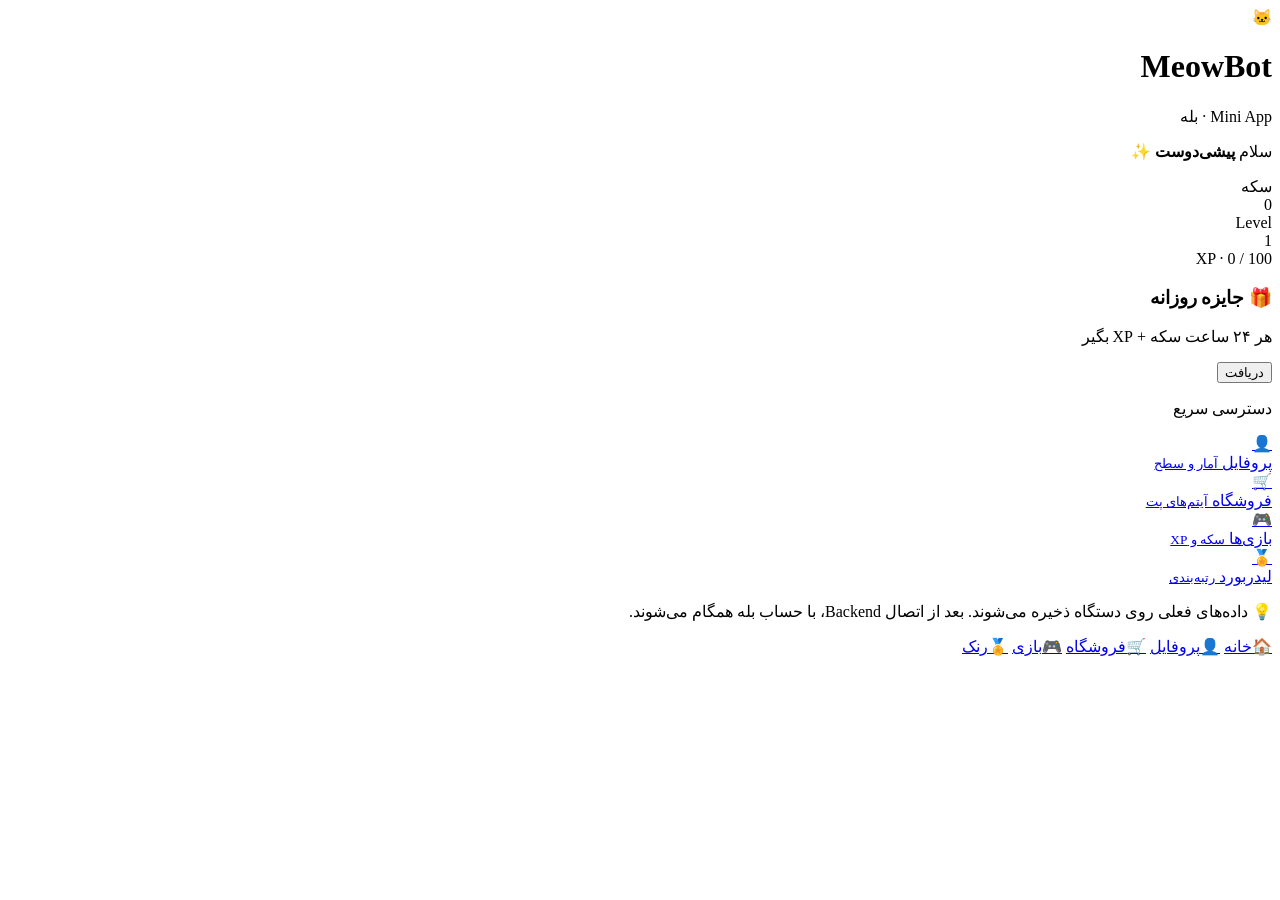
==== index.html @ 813f7552 "feat: MeowBot Mini App — index.html" ====
<!DOCTYPE html>
<html lang="fa" dir="rtl">
<head>
  <meta charset="UTF-8" />
  <meta name="viewport" content="width=device-width, initial-scale=1, maximum-scale=1, user-scalable=no, viewport-fit=cover" />
  <meta name="theme-color" content="#0d0d1a" />
  <meta name="description" content="MeowBot Mini App — بله" />
  <title>خانه · MeowBot</title>
  <link rel="preconnect" href="https://fonts.googleapis.com" />
  <link rel="preconnect" href="https://fonts.gstatic.com" crossorigin />
  <link href="https://fonts.googleapis.com/css2?family=Vazirmatn:wght@400;600;700;800&display=swap" rel="stylesheet" />
  <link rel="stylesheet" href="css/style.css" />
  <script src="https://telegram.org/js/telegram-web-app.js"></script>
</head>
<body>
  <div class="orb orb-1"></div>
  <div class="orb orb-2"></div>
  <div class="orb orb-3"></div>
  <div class="app">
    <div class="logo-row">
      <div class="logo-mark">🐱</div>
      <div class="logo-text">
        <h1>MeowBot</h1>
        <p>Mini App · بله</p>
      </div>
    </div>

    <p class="greeting">سلام <strong data-name>پیشی‌دوست</strong> ✨</p>

    <div class="card card-glow">
      <div class="stats-grid">
        <div class="stat coin">
          <div class="label">سکه</div>
          <div class="value" data-coins>0</div>
        </div>
        <div class="stat">
          <div class="label">Level</div>
          <div class="value" data-level>1</div>
        </div>
        <div class="stat xp" style="grid-column: 1 / -1">
          <div class="label">XP · <span data-xp>0</span> / <span data-xp-need>100</span></div>
          <div class="xp-bar"><div class="xp-fill" data-xp-bar></div></div>
        </div>
      </div>
    </div>

    <div class="card">
      <div class="daily">
        <div class="info">
          <h3>🎁 جایزه روزانه</h3>
          <p>هر ۲۴ ساعت سکه + XP بگیر</p>
        </div>
        <button class="btn btn-primary" id="btn-daily">دریافت</button>
      </div>
    </div>

    <p class="section-label">دسترسی سریع</p>
    <div class="tiles">
      <a class="tile" href="profile.html">
        <div class="icon">👤</div>
        <span>پروفایل</span>
        <small>آمار و سطح</small>
      </a>
      <a class="tile shop" href="shop.html">
        <div class="icon">🛒</div>
        <span>فروشگاه</span>
        <small>آیتم‌های پت</small>
      </a>
      <a class="tile games" href="games.html">
        <div class="icon">🎮</div>
        <span>بازی‌ها</span>
        <small>سکه و XP</small>
      </a>
      <a class="tile board" href="leaderboard.html">
        <div class="icon">🏅</div>
        <span>لیدربورد</span>
        <small>رتبه‌بندی</small>
      </a>
    </div>
    <p class="hint">💡 داده‌های فعلی روی دستگاه ذخیره می‌شوند. بعد از اتصال Backend، با حساب بله همگام می‌شوند.</p>
  </div>
  <nav class="bottom-nav" aria-label="منو">
    <div class="inner">
      <a class="nav-item active" href="index.html"><span class="ni">🏠</span>خانه</a>
      <a class="nav-item" href="profile.html"><span class="ni">👤</span>پروفایل</a>
      <a class="nav-item" href="shop.html"><span class="ni">🛒</span>فروشگاه</a>
      <a class="nav-item" href="games.html"><span class="ni">🎮</span>بازی</a>
      <a class="nav-item" href="leaderboard.html"><span class="ni">🏅</span>رنک</a>
    </div>
  </nav>
  <script src="js/app.js"></script>
</body>
</html>
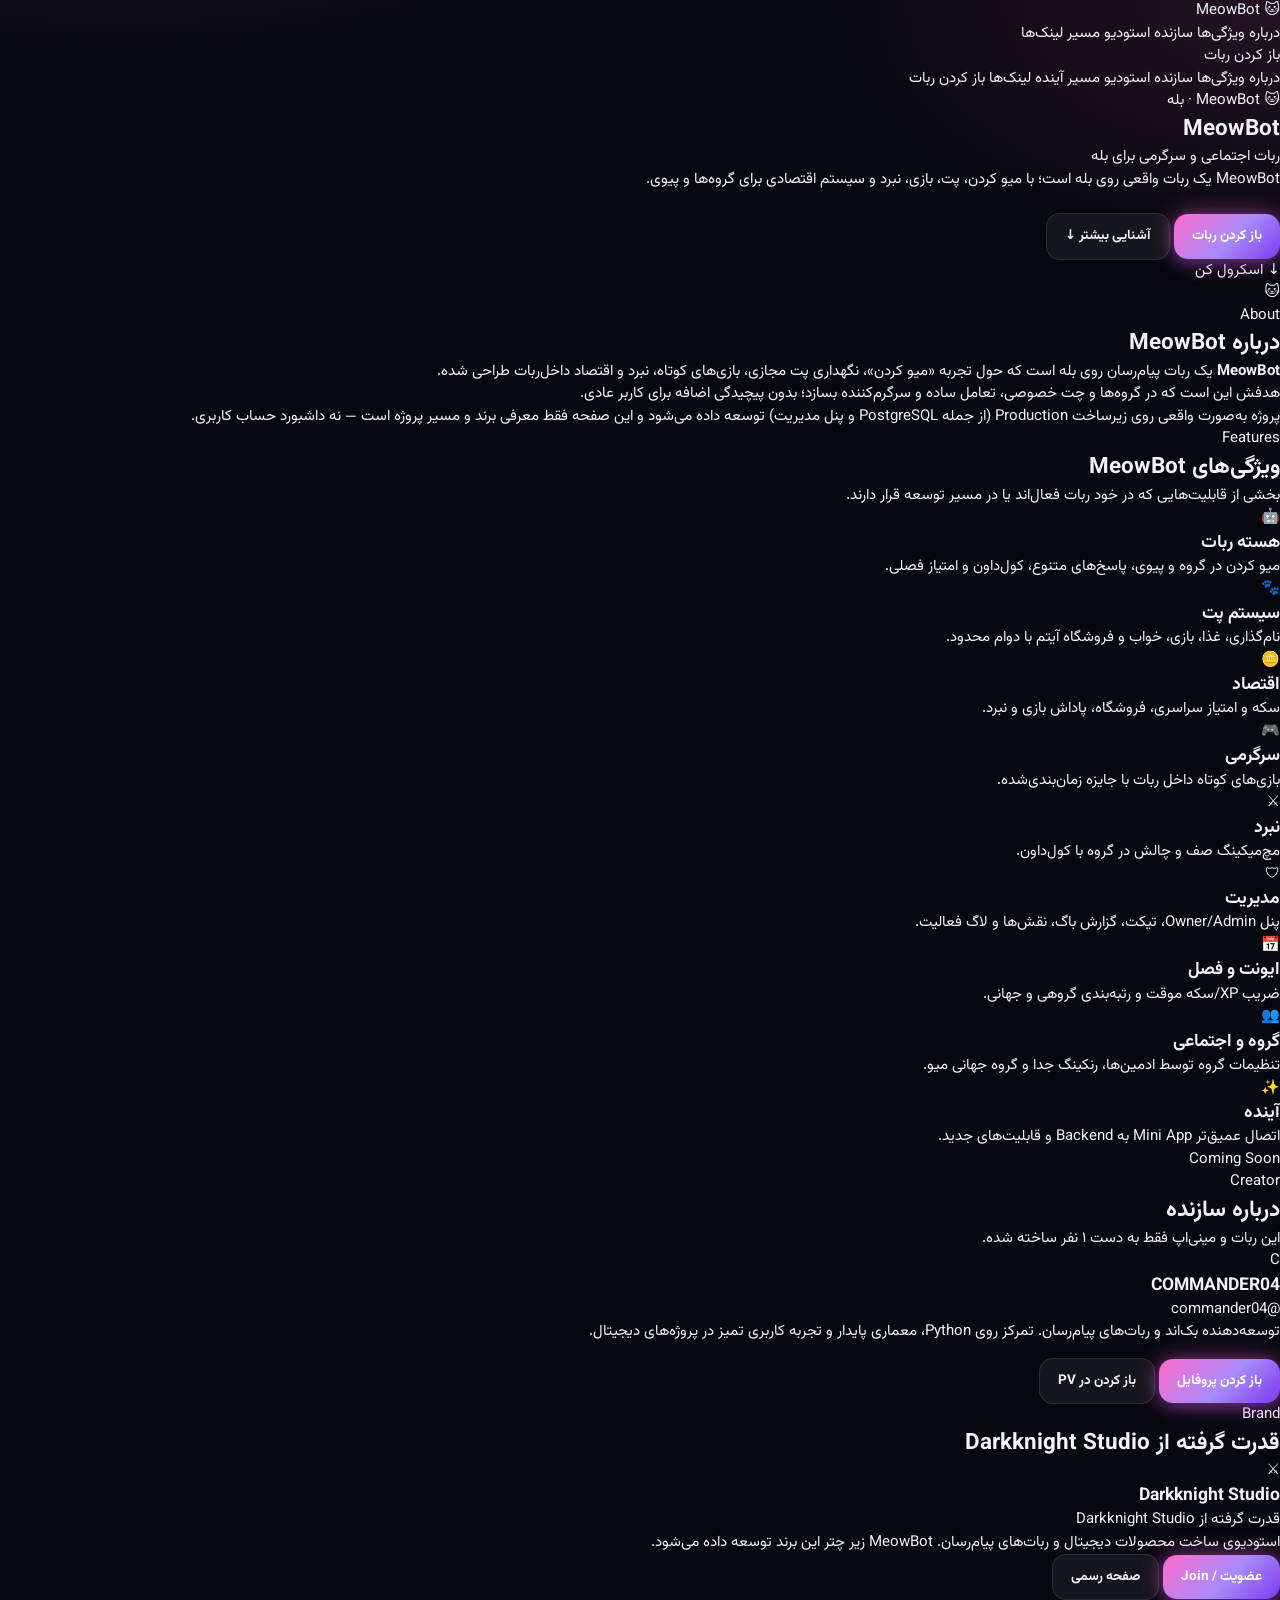
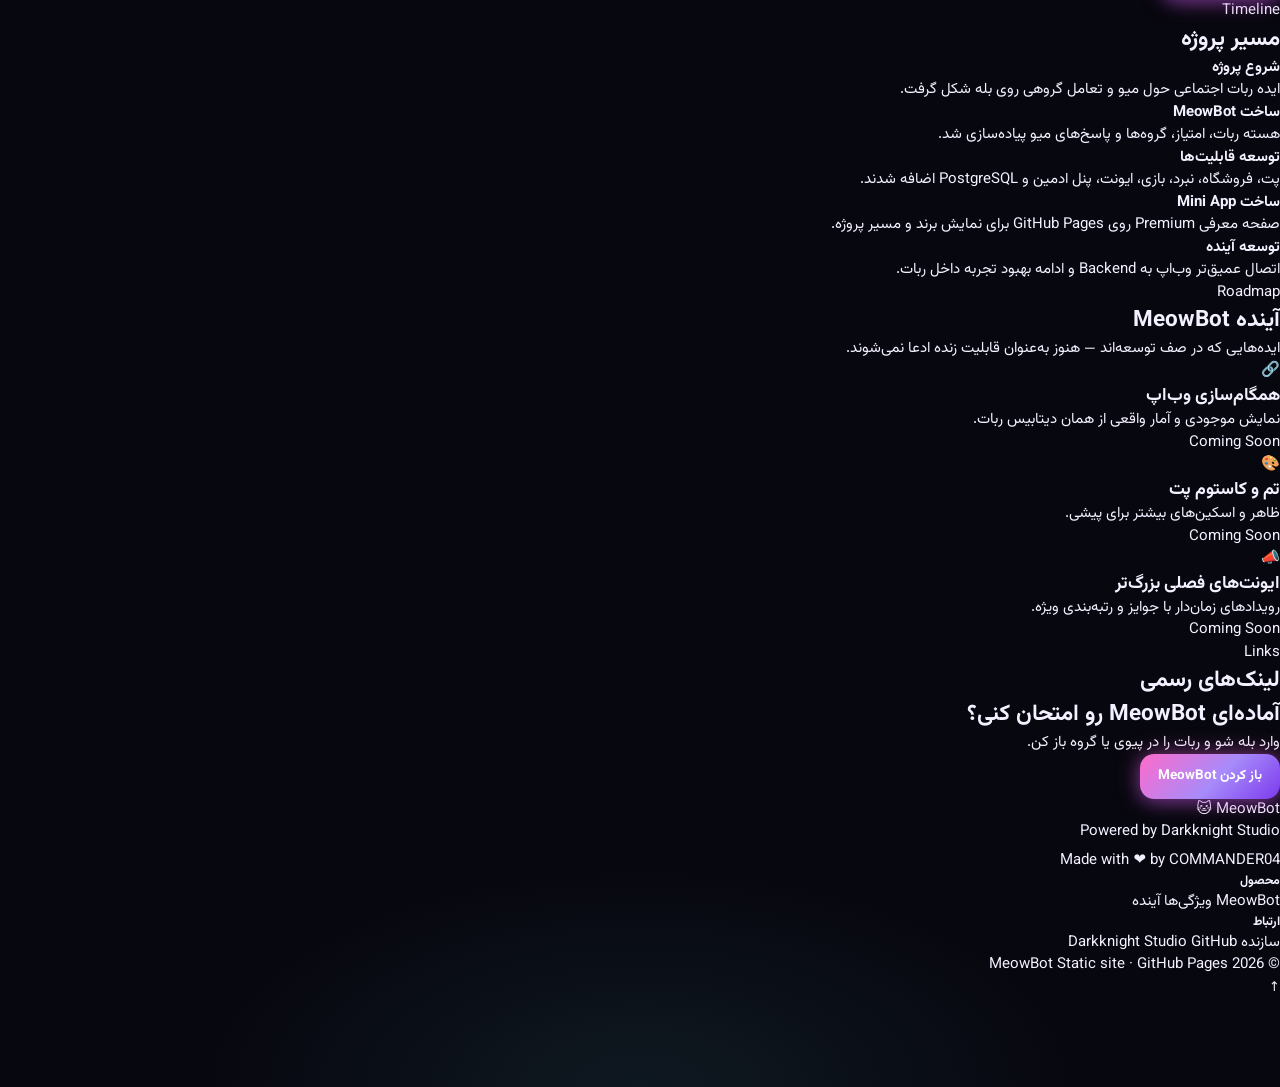
==== commit 15caeb6f: "redesign: professional MeowBot landing — index.html" ====
--- a/index.html
+++ b/index.html
@@ -2,92 +2,332 @@
 <html lang="fa" dir="rtl">
 <head>
   <meta charset="UTF-8" />
-  <meta name="viewport" content="width=device-width, initial-scale=1, maximum-scale=1, user-scalable=no, viewport-fit=cover" />
-  <meta name="theme-color" content="#0d0d1a" />
-  <meta name="description" content="MeowBot Mini App — بله" />
-  <title>خانه · MeowBot</title>
+  <meta name="viewport" content="width=device-width, initial-scale=1, viewport-fit=cover" />
+  <meta name="theme-color" content="#06060e" />
+  <meta name="description" content="MeowBot — ربات اجتماعی و سرگرمی برای بله. ساخته‌شده توسط COMMANDER04 · Darkknight Studio" />
+  <meta property="og:title" content="MeowBot 🐱" />
+  <meta property="og:description" content="ربات اجتماعی و سرگرمی برای بله" />
+  <meta property="og:type" content="website" />
+  <title>MeowBot 🐱 · معرفی</title>
   <link rel="preconnect" href="https://fonts.googleapis.com" />
   <link rel="preconnect" href="https://fonts.gstatic.com" crossorigin />
   <link href="https://fonts.googleapis.com/css2?family=Vazirmatn:wght@400;600;700;800&display=swap" rel="stylesheet" />
   <link rel="stylesheet" href="css/style.css" />
-  <script src="https://telegram.org/js/telegram-web-app.js"></script>
 </head>
 <body>
-  <div class="orb orb-1"></div>
-  <div class="orb orb-2"></div>
-  <div class="orb orb-3"></div>
-  <div class="app">
-    <div class="logo-row">
-      <div class="logo-mark">🐱</div>
-      <div class="logo-text">
-        <h1>MeowBot</h1>
-        <p>Mini App · بله</p>
-      </div>
+  <div id="loader" aria-hidden="true"><div class="spin"></div></div>
+  <div id="scroll-progress" aria-hidden="true"></div>
+
+  <header class="nav" id="nav">
+    <div class="nav-inner">
+      <a href="#top" class="nav-brand">
+        <span class="mark">🐱</span>
+        <span>MeowBot</span>
+      </a>
+      <nav class="nav-links" aria-label="منو">
+        <a href="#about">درباره</a>
+        <a href="#features">ویژگی‌ها</a>
+        <a href="#developer">سازنده</a>
+        <a href="#studio">استودیو</a>
+        <a href="#story">مسیر</a>
+        <a href="#links">لینک‌ها</a>
+      </nav>
+      <a class="nav-cta" data-link="bot" href="#">باز کردن ربات</a>
+      <button class="nav-toggle" id="nav-toggle" aria-label="منو" type="button">
+        <span></span><span></span><span></span>
+      </button>
     </div>
-
-    <p class="greeting">سلام <strong data-name>پیشی‌دوست</strong> ✨</p>
-
-    <div class="card card-glow">
-      <div class="stats-grid">
-        <div class="stat coin">
-          <div class="label">سکه</div>
-          <div class="value" data-coins>0</div>
-        </div>
-        <div class="stat">
-          <div class="label">Level</div>
-          <div class="value" data-level>1</div>
-        </div>
-        <div class="stat xp" style="grid-column: 1 / -1">
-          <div class="label">XP · <span data-xp>0</span> / <span data-xp-need>100</span></div>
-          <div class="xp-bar"><div class="xp-fill" data-xp-bar></div></div>
-        </div>
-      </div>
+    <div class="nav-drawer" id="nav-drawer">
+      <a href="#about">درباره</a>
+      <a href="#features">ویژگی‌ها</a>
+      <a href="#developer">سازنده</a>
+      <a href="#studio">استودیو</a>
+      <a href="#story">مسیر</a>
+      <a href="#future">آینده</a>
+      <a href="#links">لینک‌ها</a>
+      <a data-link="bot" href="#">باز کردن ربات</a>
     </div>
-
-    <div class="card">
-      <div class="daily">
-        <div class="info">
-          <h3>🎁 جایزه روزانه</h3>
-          <p>هر ۲۴ ساعت سکه + XP بگیر</p>
-        </div>
-        <button class="btn btn-primary" id="btn-daily">دریافت</button>
+  </header>
+
+  <main id="top">
+    <!-- HERO -->
+    <section class="hero">
+      <div class="wrap hero-grid">
+        <div>
+          <div class="hero-badge reveal">🐱 MeowBot · بله</div>
+          <h1 class="reveal" style="--d:80ms"><span data-brand-name>MeowBot</span></h1>
+          <p class="hero-lead reveal" style="--d:140ms" data-brand-tag>
+            ربات اجتماعی و سرگرمی برای بله
+          </p>
+          <p class="prose reveal" style="--d:180ms;margin-bottom:22px" data-brand-desc>
+            MeowBot یک ربات واقعی روی بله است؛ با میو کردن، پت، بازی، نبرد و سیستم اقتصادی برای گروه‌ها و پیوی.
+          </p>
+          <div class="btn-row reveal" style="--d:220ms">
+            <a class="btn btn-primary" data-link="bot" href="#">باز کردن ربات</a>
+            <a class="btn btn-ghost" href="#about">آشنایی بیشتر ↓</a>
+          </div>
+          <a class="scroll-cue reveal" style="--d:300ms" href="#about">
+            <span class="chev">↓</span>
+            اسکرول کن
+          </a>
+        </div>
+        <div class="hero-visual reveal" style="--d:160ms">
+          <span class="big">🐱</span>
+        </div>
+      </div>
+    </section>
+
+    <!-- ABOUT -->
+    <section class="section" id="about">
+      <div class="wrap">
+        <div class="section-head reveal">
+          <span class="eyebrow">About</span>
+          <h2>درباره MeowBot</h2>
+        </div>
+        <div class="prose reveal" style="--d:80ms">
+          <p>
+            <strong>MeowBot</strong> یک ربات پیام‌رسان روی بله است که حول تجربه «میو کردن»، نگهداری پت مجازی، بازی‌های کوتاه، نبرد و اقتصاد داخل‌ربات طراحی شده.
+          </p>
+          <p>
+            هدفش این است که در گروه‌ها و چت خصوصی، تعامل ساده و سرگرم‌کننده بسازد؛ بدون پیچیدگی اضافه برای کاربر عادی.
+          </p>
+          <p>
+            پروژه به‌صورت واقعی روی زیرساخت Production (از جمله PostgreSQL و پنل مدیریت) توسعه داده می‌شود و این صفحه فقط معرفی برند و مسیر پروژه است — نه داشبورد حساب کاربری.
+          </p>
+        </div>
+      </div>
+    </section>
+
+    <!-- FEATURES -->
+    <section class="section" id="features">
+      <div class="wrap">
+        <div class="section-head reveal">
+          <span class="eyebrow">Features</span>
+          <h2>ویژگی‌های MeowBot</h2>
+          <p>بخشی از قابلیت‌هایی که در خود ربات فعال‌اند یا در مسیر توسعه قرار دارند.</p>
+        </div>
+        <div class="grid-3">
+          <article class="feat-card glass reveal" data-stagger="0">
+            <div class="ico">🤖</div>
+            <h3>هسته ربات</h3>
+            <p>میو کردن در گروه و پیوی، پاسخ‌های متنوع، کول‌داون و امتیاز فصلی.</p>
+          </article>
+          <article class="feat-card glass reveal" data-stagger="1">
+            <div class="ico">🐾</div>
+            <h3>سیستم پت</h3>
+            <p>نام‌گذاری، غذا، بازی، خواب و فروشگاه آیتم با دوام محدود.</p>
+          </article>
+          <article class="feat-card glass reveal" data-stagger="2">
+            <div class="ico">🪙</div>
+            <h3>اقتصاد</h3>
+            <p>سکه و امتیاز سراسری، فروشگاه، پاداش بازی و نبرد.</p>
+          </article>
+          <article class="feat-card glass reveal" data-stagger="3">
+            <div class="ico">🎮</div>
+            <h3>سرگرمی</h3>
+            <p>بازی‌های کوتاه داخل ربات با جایزه زمان‌بندی‌شده.</p>
+          </article>
+          <article class="feat-card glass reveal" data-stagger="4">
+            <div class="ico">⚔️</div>
+            <h3>نبرد</h3>
+            <p>مچ‌میکینگ صف و چالش در گروه با کول‌داون.</p>
+          </article>
+          <article class="feat-card glass reveal" data-stagger="5">
+            <div class="ico">🛡</div>
+            <h3>مدیریت</h3>
+            <p>پنل Owner/Admin، تیکت، گزارش باگ، نقش‌ها و لاگ فعالیت.</p>
+          </article>
+          <article class="feat-card glass reveal" data-stagger="6">
+            <div class="ico">📅</div>
+            <h3>ایونت و فصل</h3>
+            <p>ضریب XP/سکه موقت و رتبه‌بندی گروهی و جهانی.</p>
+          </article>
+          <article class="feat-card glass reveal" data-stagger="7">
+            <div class="ico">👥</div>
+            <h3>گروه و اجتماعی</h3>
+            <p>تنظیمات گروه توسط ادمین‌ها، رنکینگ جدا و گروه جهانی میو.</p>
+          </article>
+          <article class="feat-card glass reveal" data-stagger="8">
+            <div class="ico">✨</div>
+            <h3>آینده</h3>
+            <p>اتصال عمیق‌تر Mini App به Backend و قابلیت‌های جدید.</p>
+            <span class="tag">Coming Soon</span>
+          </article>
+        </div>
+      </div>
+    </section>
+
+    <!-- DEVELOPER -->
+    <section class="section" id="developer">
+      <div class="wrap">
+        <div class="section-head reveal">
+          <span class="eyebrow">Creator</span>
+          <h2>درباره سازنده</h2>
+        </div>
+        <p class="solo-quote reveal">این ربات و مینی‌اپ فقط به دست ۱ نفر ساخته شده.</p>
+        <div class="dev-card glass reveal" style="--d:100ms">
+          <div class="dev-avatar">C</div>
+          <div class="dev-meta">
+            <h3 data-dev-name>COMMANDER04</h3>
+            <div class="user" data-dev-user>@commander04</div>
+            <p class="bio" data-dev-bio>
+              توسعه‌دهنده بک‌اند و ربات‌های پیام‌رسان. تمرکز روی Python، معماری پایدار و تجربه کاربری تمیز در پروژه‌های دیجیتال.
+            </p>
+            <div class="btn-row" style="margin-top:14px">
+              <a class="btn btn-primary" data-link="developerProfile" href="#">باز کردن پروفایل</a>
+              <a class="btn btn-ghost" data-link="developerPv" href="#">باز کردن در PV</a>
+            </div>
+          </div>
+        </div>
+      </div>
+    </section>
+
+    <!-- STUDIO -->
+    <section class="section studio-section" id="studio">
+      <div class="wrap">
+        <div class="section-head reveal">
+          <span class="eyebrow">Brand</span>
+          <h2>قدرت گرفته از Darkknight Studio</h2>
+        </div>
+        <div class="studio-card glass reveal">
+          <div class="studio-top">
+            <div class="studio-logo">⚔️</div>
+            <div>
+              <h3 data-studio-name>Darkknight Studio</h3>
+              <div class="sub" data-studio-tag>قدرت گرفته از Darkknight Studio</div>
+            </div>
+          </div>
+          <p class="desc" data-studio-desc>
+            استودیوی ساخت محصولات دیجیتال و ربات‌های پیام‌رسان. MeowBot زیر چتر این برند توسعه داده می‌شود.
+          </p>
+          <div class="btn-row">
+            <a class="btn btn-primary" data-link="studioJoin" href="#">عضویت / Join</a>
+            <a class="btn btn-ghost" data-link="studio" href="#">صفحه رسمی</a>
+          </div>
+        </div>
+      </div>
+    </section>
+
+    <!-- STORY -->
+    <section class="section" id="story">
+      <div class="wrap">
+        <div class="section-head reveal">
+          <span class="eyebrow">Timeline</span>
+          <h2>مسیر پروژه</h2>
+        </div>
+        <div class="timeline">
+          <div class="tl-item reveal">
+            <div class="tl-dot"></div>
+            <h4>شروع پروژه</h4>
+            <p>ایده ربات اجتماعی حول میو و تعامل گروهی روی بله شکل گرفت.</p>
+          </div>
+          <div class="tl-item reveal" style="--d:80ms">
+            <div class="tl-dot"></div>
+            <h4>ساخت MeowBot</h4>
+            <p>هسته ربات، امتیاز، گروه‌ها و پاسخ‌های میو پیاده‌سازی شد.</p>
+          </div>
+          <div class="tl-item reveal" style="--d:140ms">
+            <div class="tl-dot"></div>
+            <h4>توسعه قابلیت‌ها</h4>
+            <p>پت، فروشگاه، نبرد، بازی، ایونت، پنل ادمین و PostgreSQL اضافه شدند.</p>
+          </div>
+          <div class="tl-item reveal" style="--d:200ms">
+            <div class="tl-dot"></div>
+            <h4>ساخت Mini App</h4>
+            <p>صفحه معرفی Premium روی GitHub Pages برای نمایش برند و مسیر پروژه.</p>
+          </div>
+          <div class="tl-item reveal" style="--d:260ms">
+            <div class="tl-dot"></div>
+            <h4>توسعه آینده</h4>
+            <p>اتصال عمیق‌تر وب‌اپ به Backend و ادامه بهبود تجربه داخل ربات.</p>
+          </div>
+        </div>
+      </div>
+    </section>
+
+    <!-- FUTURE -->
+    <section class="section" id="future">
+      <div class="wrap">
+        <div class="section-head reveal">
+          <span class="eyebrow">Roadmap</span>
+          <h2>آینده MeowBot</h2>
+          <p>ایده‌هایی که در صف توسعه‌اند — هنوز به‌عنوان قابلیت زنده ادعا نمی‌شوند.</p>
+        </div>
+        <div class="grid-3">
+          <article class="feat-card glass reveal" data-stagger="0">
+            <div class="ico">🔗</div>
+            <h3>همگام‌سازی وب‌اپ</h3>
+            <p>نمایش موجودی و آمار واقعی از همان دیتابیس ربات.</p>
+            <span class="tag">Coming Soon</span>
+          </article>
+          <article class="feat-card glass reveal" data-stagger="1">
+            <div class="ico">🎨</div>
+            <h3>تم و کاستوم پت</h3>
+            <p>ظاهر و اسکین‌های بیشتر برای پیشی.</p>
+            <span class="tag">Coming Soon</span>
+          </article>
+          <article class="feat-card glass reveal" data-stagger="2">
+            <div class="ico">📣</div>
+            <h3>ایونت‌های فصلی بزرگ‌تر</h3>
+            <p>رویدادهای زمان‌دار با جوایز و رتبه‌بندی ویژه.</p>
+            <span class="tag">Coming Soon</span>
+          </article>
+        </div>
+      </div>
+    </section>
+
+    <!-- LINKS -->
+    <section class="section" id="links">
+      <div class="wrap">
+        <div class="section-head reveal">
+          <span class="eyebrow">Links</span>
+          <h2>لینک‌های رسمی</h2>
+        </div>
+        <div class="link-grid" id="social-grid"></div>
+      </div>
+    </section>
+
+    <!-- CTA -->
+    <section class="section" id="cta">
+      <div class="wrap">
+        <div class="cta-band glass reveal">
+          <h2>آماده‌ای MeowBot رو امتحان کنی؟</h2>
+          <p>وارد بله شو و ربات را در پیوی یا گروه باز کن.</p>
+          <a class="btn btn-primary" data-link="bot" href="#">باز کردن MeowBot</a>
+        </div>
+      </div>
+    </section>
+  </main>
+
+  <footer class="footer">
+    <div class="wrap footer-grid">
+      <div>
+        <div class="brand">MeowBot 🐱</div>
+        <p>Powered by Darkknight Studio</p>
+        <p style="margin-top:6px">Made with ❤️ by COMMANDER04</p>
+      </div>
+      <div>
+        <h5>محصول</h5>
+        <a data-link="bot" href="#">MeowBot</a>
+        <a href="#features">ویژگی‌ها</a>
+        <a href="#future">آینده</a>
+      </div>
+      <div>
+        <h5>ارتباط</h5>
+        <a data-link="developerProfile" href="#">سازنده</a>
+        <a data-link="studio" href="#">Darkknight Studio</a>
+        <a data-link="github" href="#">GitHub</a>
       </div>
     </div>
-
-    <p class="section-label">دسترسی سریع</p>
-    <div class="tiles">
-      <a class="tile" href="profile.html">
-        <div class="icon">👤</div>
-        <span>پروفایل</span>
-        <small>آمار و سطح</small>
-      </a>
-      <a class="tile shop" href="shop.html">
-        <div class="icon">🛒</div>
-        <span>فروشگاه</span>
-        <small>آیتم‌های پت</small>
-      </a>
-      <a class="tile games" href="games.html">
-        <div class="icon">🎮</div>
-        <span>بازی‌ها</span>
-        <small>سکه و XP</small>
-      </a>
-      <a class="tile board" href="leaderboard.html">
-        <div class="icon">🏅</div>
-        <span>لیدربورد</span>
-        <small>رتبه‌بندی</small>
-      </a>
+    <div class="wrap footer-bottom">
+      <span>© 2026 MeowBot</span>
+      <span>Static site · GitHub Pages</span>
     </div>
-    <p class="hint">💡 داده‌های فعلی روی دستگاه ذخیره می‌شوند. بعد از اتصال Backend، با حساب بله همگام می‌شوند.</p>
-  </div>
-  <nav class="bottom-nav" aria-label="منو">
-    <div class="inner">
-      <a class="nav-item active" href="index.html"><span class="ni">🏠</span>خانه</a>
-      <a class="nav-item" href="profile.html"><span class="ni">👤</span>پروفایل</a>
-      <a class="nav-item" href="shop.html"><span class="ni">🛒</span>فروشگاه</a>
-      <a class="nav-item" href="games.html"><span class="ni">🎮</span>بازی</a>
-      <a class="nav-item" href="leaderboard.html"><span class="ni">🏅</span>رنک</a>
-    </div>
-  </nav>
+  </footer>
+
+  <button type="button" id="to-top" aria-label="بالای صفحه">↑</button>
+
+  <script src="js/config.js"></script>
   <script src="js/app.js"></script>
 </body>
 </html>
--- a/css/style.css
+++ b/css/style.css
@@ -0,0 +1,377 @@
+/* ========================================
+   MeowBot Mini App — Cute · Dark · Glow
+   Mobile-first · Bale WebView ready
+   ======================================== */
+:root {
+  --bg0: #07070f;
+  --bg1: #0d0d1a;
+  --bg2: #141428;
+  --card: rgba(22, 22, 44, 0.72);
+  --card-border: rgba(167, 139, 250, 0.18);
+  --text: #f3f0ff;
+  --muted: #9b94b8;
+  --pink: #ff6bcb;
+  --violet: #a78bfa;
+  --cyan: #67e8f9;
+  --gold: #fbbf24;
+  --green: #34d399;
+  --danger: #fb7185;
+  --glow-pink: 0 0 24px rgba(255, 107, 203, 0.45);
+  --glow-violet: 0 0 28px rgba(167, 139, 250, 0.4);
+  --glow-cyan: 0 0 22px rgba(103, 232, 249, 0.35);
+  --radius: 18px;
+  --nav-h: 72px;
+  --safe-b: env(safe-area-inset-bottom, 0px);
+  --font: "Vazirmatn", "Segoe UI", system-ui, -apple-system, sans-serif;
+}
+
+* { box-sizing: border-box; margin: 0; padding: 0; -webkit-tap-highlight-color: transparent; }
+html, body {
+  min-height: 100%;
+  background: var(--bg0);
+  color: var(--text);
+  font-family: var(--font);
+  font-size: 15px;
+  line-height: 1.5;
+  overflow-x: hidden;
+  -webkit-font-smoothing: antialiased;
+}
+body {
+  background:
+    radial-gradient(1200px 600px at 10% -10%, rgba(167,139,250,.18), transparent 55%),
+    radial-gradient(900px 500px at 100% 0%, rgba(255,107,203,.12), transparent 50%),
+    radial-gradient(800px 400px at 50% 100%, rgba(103,232,249,.08), transparent 55%),
+    var(--bg0);
+  padding-bottom: calc(var(--nav-h) + var(--safe-b) + 16px);
+}
+
+a { color: inherit; text-decoration: none; }
+button { font-family: inherit; cursor: pointer; border: none; background: none; color: inherit; }
+img { max-width: 100%; display: block; }
+
+/* ----- Ambient orbs ----- */
+.orb {
+  position: fixed; border-radius: 50%; filter: blur(60px); pointer-events: none; z-index: 0;
+  animation: floatOrb 12s ease-in-out infinite;
+  opacity: .55;
+}
+.orb-1 { width: 180px; height: 180px; background: rgba(167,139,250,.35); top: -40px; left: -40px; }
+.orb-2 { width: 140px; height: 140px; background: rgba(255,107,203,.28); top: 40%; right: -50px; animation-delay: -4s; }
+.orb-3 { width: 120px; height: 120px; background: rgba(103,232,249,.2); bottom: 80px; left: 20%; animation-delay: -7s; }
+@keyframes floatOrb {
+  0%, 100% { transform: translate(0,0) scale(1); }
+  50% { transform: translate(12px, 18px) scale(1.08); }
+}
+
+.app { position: relative; z-index: 1; max-width: 480px; margin: 0 auto; padding: 16px 16px 0; }
+
+/* ----- Typography ----- */
+.logo-row { display: flex; align-items: center; gap: 12px; margin-bottom: 18px; }
+.logo-mark {
+  width: 48px; height: 48px; border-radius: 16px;
+  background: linear-gradient(135deg, #ff6bcb, #a78bfa 50%, #67e8f9);
+  display: grid; place-items: center; font-size: 24px;
+  box-shadow: var(--glow-violet), inset 0 0 12px rgba(255,255,255,.25);
+  animation: logoPulse 3s ease-in-out infinite;
+}
+@keyframes logoPulse {
+  0%, 100% { box-shadow: var(--glow-violet), inset 0 0 12px rgba(255,255,255,.2); }
+  50% { box-shadow: var(--glow-pink), 0 0 36px rgba(167,139,250,.55), inset 0 0 16px rgba(255,255,255,.3); }
+}
+.logo-text h1 {
+  font-size: 1.25rem; font-weight: 800; letter-spacing: -.02em;
+  background: linear-gradient(90deg, #fff, #e9d5ff, #67e8f9);
+  -webkit-background-clip: text; background-clip: text; color: transparent;
+}
+.logo-text p { font-size: .75rem; color: var(--muted); }
+
+.greeting { font-size: 1.05rem; margin-bottom: 14px; }
+.greeting strong {
+  background: linear-gradient(90deg, var(--pink), var(--violet));
+  -webkit-background-clip: text; background-clip: text; color: transparent;
+}
+
+/* ----- Glass cards ----- */
+.card {
+  background: var(--card);
+  border: 1px solid var(--card-border);
+  border-radius: var(--radius);
+  backdrop-filter: blur(18px); -webkit-backdrop-filter: blur(18px);
+  padding: 16px;
+  margin-bottom: 14px;
+  box-shadow: 0 8px 32px rgba(0,0,0,.35), inset 0 1px 0 rgba(255,255,255,.06);
+  transition: transform .25s ease, box-shadow .25s ease, border-color .25s ease;
+  animation: cardIn .5s ease both;
+}
+.card:active { transform: scale(.985); }
+@keyframes cardIn {
+  from { opacity: 0; transform: translateY(12px); }
+  to { opacity: 1; transform: translateY(0); }
+}
+.card-glow {
+  border-color: rgba(167,139,250,.35);
+  box-shadow: 0 8px 32px rgba(0,0,0,.35), var(--glow-violet), inset 0 1px 0 rgba(255,255,255,.08);
+}
+
+/* ----- Stats ----- */
+.stats-grid {
+  display: grid; grid-template-columns: 1fr 1fr; gap: 10px;
+}
+.stat {
+  background: rgba(255,255,255,.04);
+  border: 1px solid rgba(255,255,255,.06);
+  border-radius: 14px;
+  padding: 12px;
+  text-align: center;
+  transition: border-color .2s, box-shadow .2s;
+}
+.stat:hover { border-color: rgba(167,139,250,.35); box-shadow: var(--glow-violet); }
+.stat .label { font-size: .7rem; color: var(--muted); margin-bottom: 4px; }
+.stat .value {
+  font-size: 1.15rem; font-weight: 700;
+  background: linear-gradient(90deg, #fff, #c4b5fd);
+  -webkit-background-clip: text; background-clip: text; color: transparent;
+}
+.stat.coin .value { background: linear-gradient(90deg, #fde68a, #fbbf24); -webkit-background-clip: text; background-clip: text; color: transparent; }
+.stat.xp .value { background: linear-gradient(90deg, #a5f3fc, #67e8f9); -webkit-background-clip: text; background-clip: text; color: transparent; }
+
+.xp-bar {
+  height: 8px; border-radius: 99px; background: rgba(255,255,255,.08);
+  overflow: hidden; margin-top: 10px;
+}
+.xp-fill {
+  height: 100%; border-radius: 99px;
+  background: linear-gradient(90deg, var(--violet), var(--cyan));
+  box-shadow: 0 0 12px rgba(103,232,249,.5);
+  width: 0%; transition: width 1s cubic-bezier(.22,1,.36,1);
+}
+
+/* ----- Buttons ----- */
+.btn {
+  display: inline-flex; align-items: center; justify-content: center; gap: 8px;
+  padding: 12px 18px; border-radius: 14px; font-weight: 700; font-size: .9rem;
+  transition: transform .2s, box-shadow .25s, filter .2s;
+  position: relative; overflow: hidden;
+}
+.btn:active { transform: scale(.96); }
+.btn-primary {
+  background: linear-gradient(135deg, #ff6bcb, #a78bfa 55%, #7c3aed);
+  color: #fff;
+  box-shadow: var(--glow-pink), 0 4px 16px rgba(124,58,237,.35);
+}
+.btn-primary::after {
+  content: ""; position: absolute; inset: 0;
+  background: linear-gradient(120deg, transparent 30%, rgba(255,255,255,.25) 50%, transparent 70%);
+  transform: translateX(-120%);
+  animation: shimmer 3.5s ease-in-out infinite;
+}
+@keyframes shimmer {
+  0%, 100% { transform: translateX(-120%); }
+  40%, 60% { transform: translateX(120%); }
+}
+.btn-ghost {
+  background: rgba(255,255,255,.06);
+  border: 1px solid rgba(255,255,255,.1);
+  color: var(--text);
+}
+.btn-ghost:active { background: rgba(167,139,250,.15); }
+.btn-block { width: 100%; }
+.btn-sm { padding: 8px 12px; font-size: .8rem; border-radius: 12px; }
+
+/* ----- Quick nav tiles ----- */
+.tiles {
+  display: grid; grid-template-columns: 1fr 1fr; gap: 12px; margin-top: 4px;
+}
+.tile {
+  display: flex; flex-direction: column; align-items: flex-start; gap: 10px;
+  padding: 16px; border-radius: var(--radius);
+  background: var(--card);
+  border: 1px solid var(--card-border);
+  backdrop-filter: blur(14px);
+  transition: transform .25s, border-color .25s, box-shadow .25s;
+  animation: cardIn .55s ease both;
+}
+.tile:nth-child(1) { animation-delay: .05s; }
+.tile:nth-child(2) { animation-delay: .1s; }
+.tile:nth-child(3) { animation-delay: .15s; }
+.tile:nth-child(4) { animation-delay: .2s; }
+.tile:active { transform: scale(.97); }
+.tile .icon {
+  width: 40px; height: 40px; border-radius: 12px;
+  display: grid; place-items: center; font-size: 1.25rem;
+  background: rgba(167,139,250,.15);
+  box-shadow: var(--glow-violet);
+}
+.tile.shop .icon { background: rgba(251,191,36,.12); box-shadow: 0 0 18px rgba(251,191,36,.3); }
+.tile.games .icon { background: rgba(103,232,249,.12); box-shadow: var(--glow-cyan); }
+.tile.board .icon { background: rgba(255,107,203,.12); box-shadow: var(--glow-pink); }
+.tile span { font-weight: 700; font-size: .95rem; }
+.tile small { color: var(--muted); font-size: .72rem; }
+
+/* ----- Daily reward ----- */
+.daily {
+  display: flex; align-items: center; justify-content: space-between; gap: 12px;
+}
+.daily .info h3 { font-size: .95rem; margin-bottom: 2px; }
+.daily .info p { font-size: .75rem; color: var(--muted); }
+
+/* ----- Bottom nav ----- */
+.bottom-nav {
+  position: fixed; left: 0; right: 0; bottom: 0; z-index: 50;
+  padding: 10px 12px calc(10px + var(--safe-b));
+  background: rgba(7,7,15,.82);
+  backdrop-filter: blur(20px); -webkit-backdrop-filter: blur(20px);
+  border-top: 1px solid rgba(167,139,250,.15);
+  display: flex; justify-content: center;
+}
+.bottom-nav .inner {
+  display: flex; gap: 4px; width: 100%; max-width: 480px;
+  background: rgba(20,20,40,.6);
+  border-radius: 20px; padding: 6px;
+  border: 1px solid rgba(255,255,255,.06);
+}
+.nav-item {
+  flex: 1; display: flex; flex-direction: column; align-items: center; gap: 2px;
+  padding: 8px 4px; border-radius: 14px; font-size: .65rem; color: var(--muted);
+  transition: color .2s, background .2s, box-shadow .25s;
+}
+.nav-item .ni { font-size: 1.15rem; line-height: 1; }
+.nav-item.active {
+  color: #fff;
+  background: linear-gradient(135deg, rgba(255,107,203,.25), rgba(167,139,250,.3));
+  box-shadow: 0 0 16px rgba(167,139,250,.25);
+}
+
+/* ----- Profile ----- */
+.avatar {
+  width: 72px; height: 72px; border-radius: 22px;
+  background: linear-gradient(135deg, #ff6bcb, #a78bfa);
+  display: grid; place-items: center; font-size: 2rem;
+  box-shadow: var(--glow-pink);
+  margin: 0 auto 12px;
+  animation: logoPulse 4s ease-in-out infinite;
+}
+.profile-name { text-align: center; font-size: 1.2rem; font-weight: 800; }
+.profile-id { text-align: center; color: var(--muted); font-size: .8rem; margin-bottom: 14px; }
+.row-stat {
+  display: flex; justify-content: space-between; align-items: center;
+  padding: 10px 0; border-bottom: 1px solid rgba(255,255,255,.05);
+}
+.row-stat:last-child { border-bottom: none; }
+.row-stat .k { color: var(--muted); font-size: .85rem; }
+.row-stat .v { font-weight: 700; }
+
+/* ----- Shop ----- */
+.shop-list { display: flex; flex-direction: column; gap: 12px; }
+.shop-item {
+  display: flex; align-items: center; gap: 12px;
+  padding: 14px; border-radius: 16px;
+  background: rgba(255,255,255,.03);
+  border: 1px solid rgba(255,255,255,.06);
+  transition: border-color .2s, box-shadow .25s, transform .2s;
+  animation: cardIn .45s ease both;
+}
+.shop-item:active { transform: scale(.98); }
+.shop-item .emoji {
+  width: 48px; height: 48px; border-radius: 14px;
+  display: grid; place-items: center; font-size: 1.4rem;
+  background: rgba(167,139,250,.12);
+}
+.shop-item .meta { flex: 1; min-width: 0; }
+.shop-item .meta h4 { font-size: .95rem; margin-bottom: 2px; }
+.shop-item .meta p { font-size: .72rem; color: var(--muted); }
+.price {
+  font-weight: 800; font-size: .9rem;
+  color: var(--gold);
+  text-shadow: 0 0 12px rgba(251,191,36,.4);
+}
+
+/* ----- Games ----- */
+.game-grid { display: grid; gap: 12px; }
+.game-card {
+  padding: 16px; border-radius: 16px;
+  background: rgba(255,255,255,.03);
+  border: 1px solid rgba(255,255,255,.06);
+  transition: box-shadow .25s, border-color .25s;
+}
+.game-card h3 { margin-bottom: 6px; }
+.game-card p { color: var(--muted); font-size: .8rem; margin-bottom: 12px; }
+.game-area {
+  background: rgba(0,0,0,.25);
+  border-radius: 14px; padding: 16px; margin-top: 10px;
+  border: 1px solid rgba(255,255,255,.05);
+  text-align: center;
+}
+.guess-btns { display: flex; flex-wrap: wrap; gap: 8px; justify-content: center; margin-top: 12px; }
+.guess-btns button {
+  width: 44px; height: 44px; border-radius: 12px;
+  background: rgba(167,139,250,.15); border: 1px solid rgba(167,139,250,.3);
+  font-weight: 700; transition: background .2s, box-shadow .2s, transform .15s;
+}
+.guess-btns button:active { transform: scale(.92); background: rgba(255,107,203,.25); box-shadow: var(--glow-pink); }
+.react-btn {
+  width: 100%; padding: 28px; border-radius: 16px; font-size: 1.1rem; font-weight: 800;
+  background: linear-gradient(135deg, rgba(103,232,249,.2), rgba(167,139,250,.25));
+  border: 1px solid rgba(103,232,249,.35);
+  box-shadow: var(--glow-cyan);
+  transition: transform .15s, box-shadow .2s;
+}
+.react-btn:active { transform: scale(.97); }
+.react-btn.ready { background: linear-gradient(135deg, #34d399, #67e8f9); color: #0b1220; box-shadow: 0 0 28px rgba(52,211,153,.5); }
+.react-btn.wait { opacity: .7; }
+
+/* ----- Leaderboard ----- */
+.lb-list { display: flex; flex-direction: column; gap: 8px; }
+.lb-row {
+  display: flex; align-items: center; gap: 12px;
+  padding: 12px 14px; border-radius: 14px;
+  background: rgba(255,255,255,.03);
+  border: 1px solid rgba(255,255,255,.05);
+  animation: cardIn .4s ease both;
+}
+.lb-row.top1 { border-color: rgba(251,191,36,.4); box-shadow: 0 0 20px rgba(251,191,36,.2); }
+.lb-row.top2 { border-color: rgba(203,213,225,.3); }
+.lb-row.top3 { border-color: rgba(251,146,60,.3); }
+.rank {
+  width: 28px; height: 28px; border-radius: 10px;
+  display: grid; place-items: center; font-weight: 800; font-size: .85rem;
+  background: rgba(255,255,255,.06);
+}
+.lb-row.top1 .rank { background: linear-gradient(135deg,#fbbf24,#f59e0b); color: #1a1200; box-shadow: 0 0 12px rgba(251,191,36,.5); }
+.lb-info { flex: 1; min-width: 0; }
+.lb-info .n { font-weight: 700; white-space: nowrap; overflow: hidden; text-overflow: ellipsis; }
+.lb-info .s { font-size: .72rem; color: var(--muted); }
+.lb-coins { font-weight: 800; color: var(--gold); font-size: .9rem; }
+
+/* ----- Toast ----- */
+.toast {
+  position: fixed; top: 16px; left: 50%; transform: translateX(-50%) translateY(-80px);
+  z-index: 100; padding: 12px 18px; border-radius: 14px;
+  background: rgba(20,20,40,.95); border: 1px solid rgba(167,139,250,.4);
+  box-shadow: var(--glow-violet); font-weight: 600; font-size: .85rem;
+  opacity: 0; transition: transform .35s cubic-bezier(.22,1,.36,1), opacity .3s;
+  max-width: calc(100% - 32px); text-align: center;
+}
+.toast.show { opacity: 1; transform: translateX(-50%) translateY(0); }
+
+/* ----- Page title ----- */
+.page-title {
+  font-size: 1.35rem; font-weight: 800; margin-bottom: 14px;
+  background: linear-gradient(90deg, #fff, #c4b5fd);
+  -webkit-background-clip: text; background-clip: text; color: transparent;
+}
+.hint {
+  font-size: .72rem; color: var(--muted); margin-top: 8px; line-height: 1.4;
+}
+
+/* ----- Skeleton / loading ----- */
+.pulse { animation: pulse 1.4s ease-in-out infinite; }
+@keyframes pulse {
+  0%, 100% { opacity: 1; }
+  50% { opacity: .55; }
+}
+
+.section-label {
+  font-size: .75rem; color: var(--muted); text-transform: uppercase;
+  letter-spacing: .06em; margin: 8px 0 10px;
+}
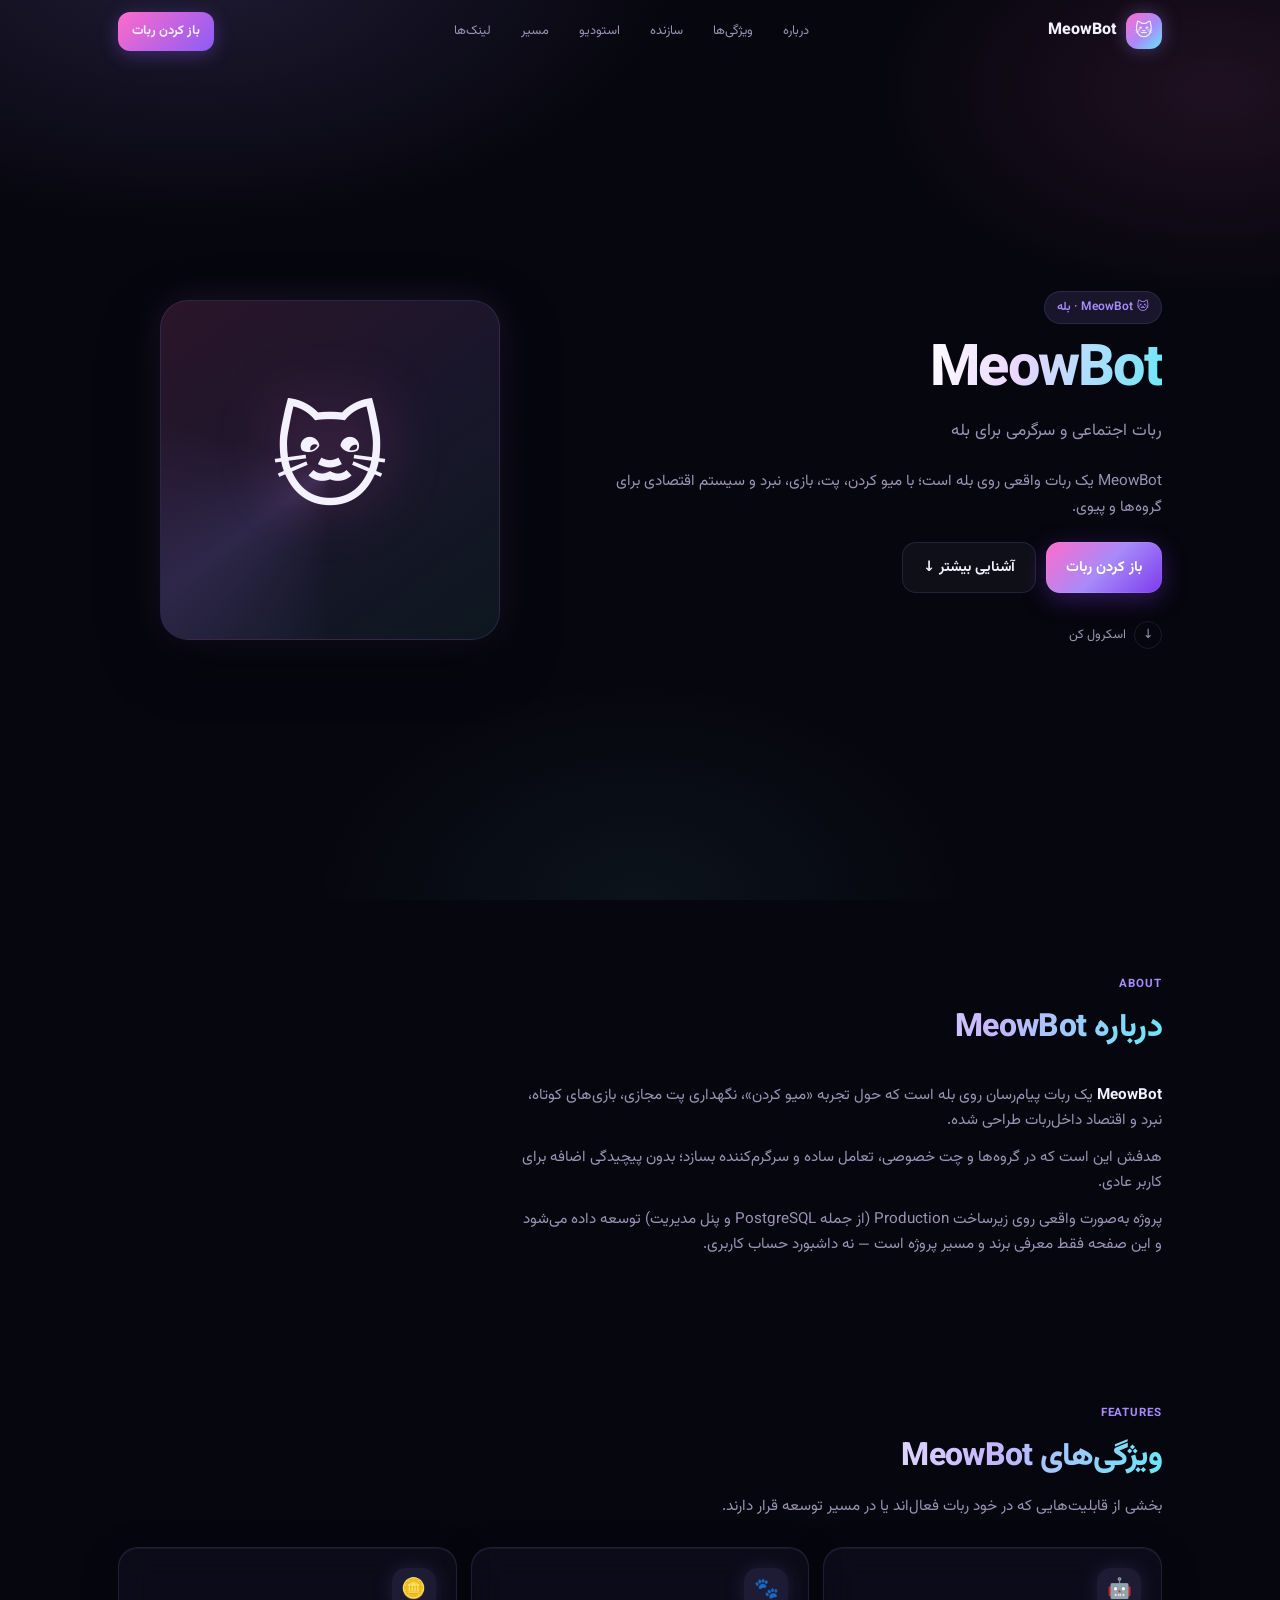
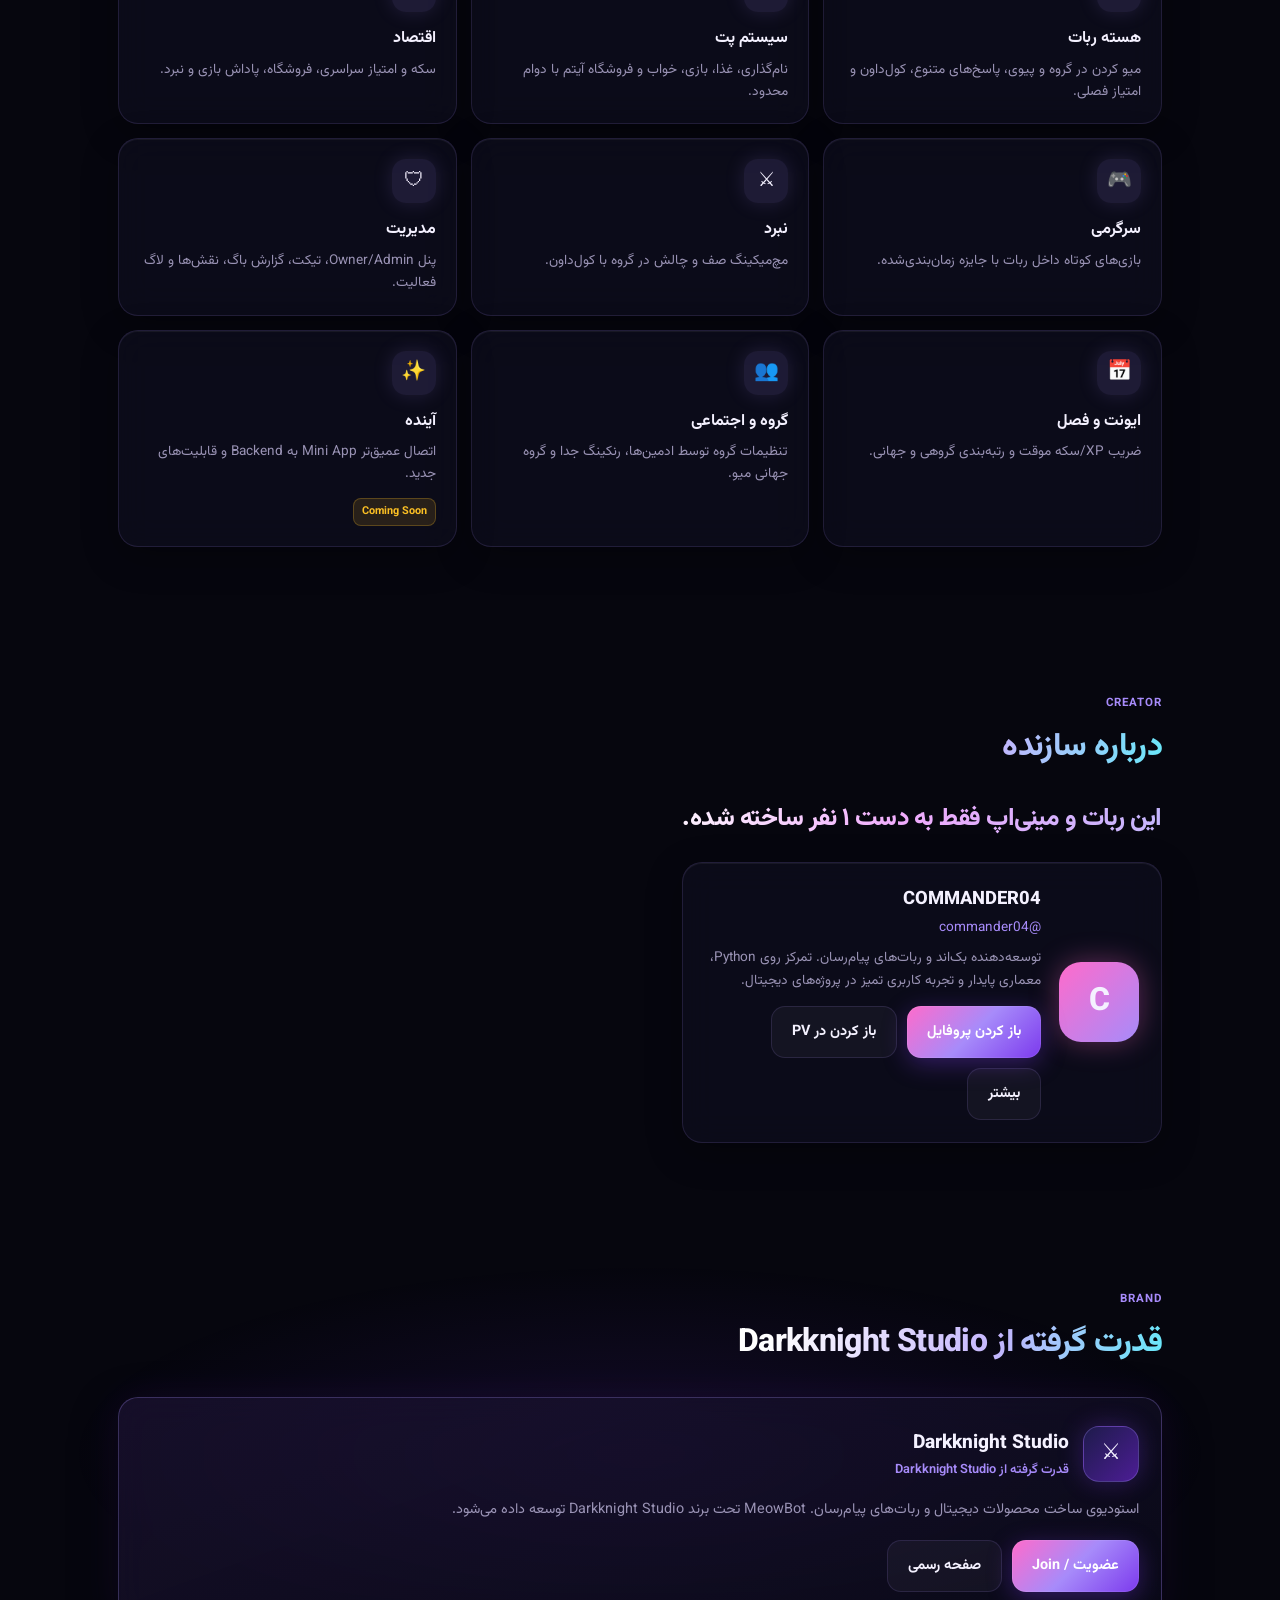
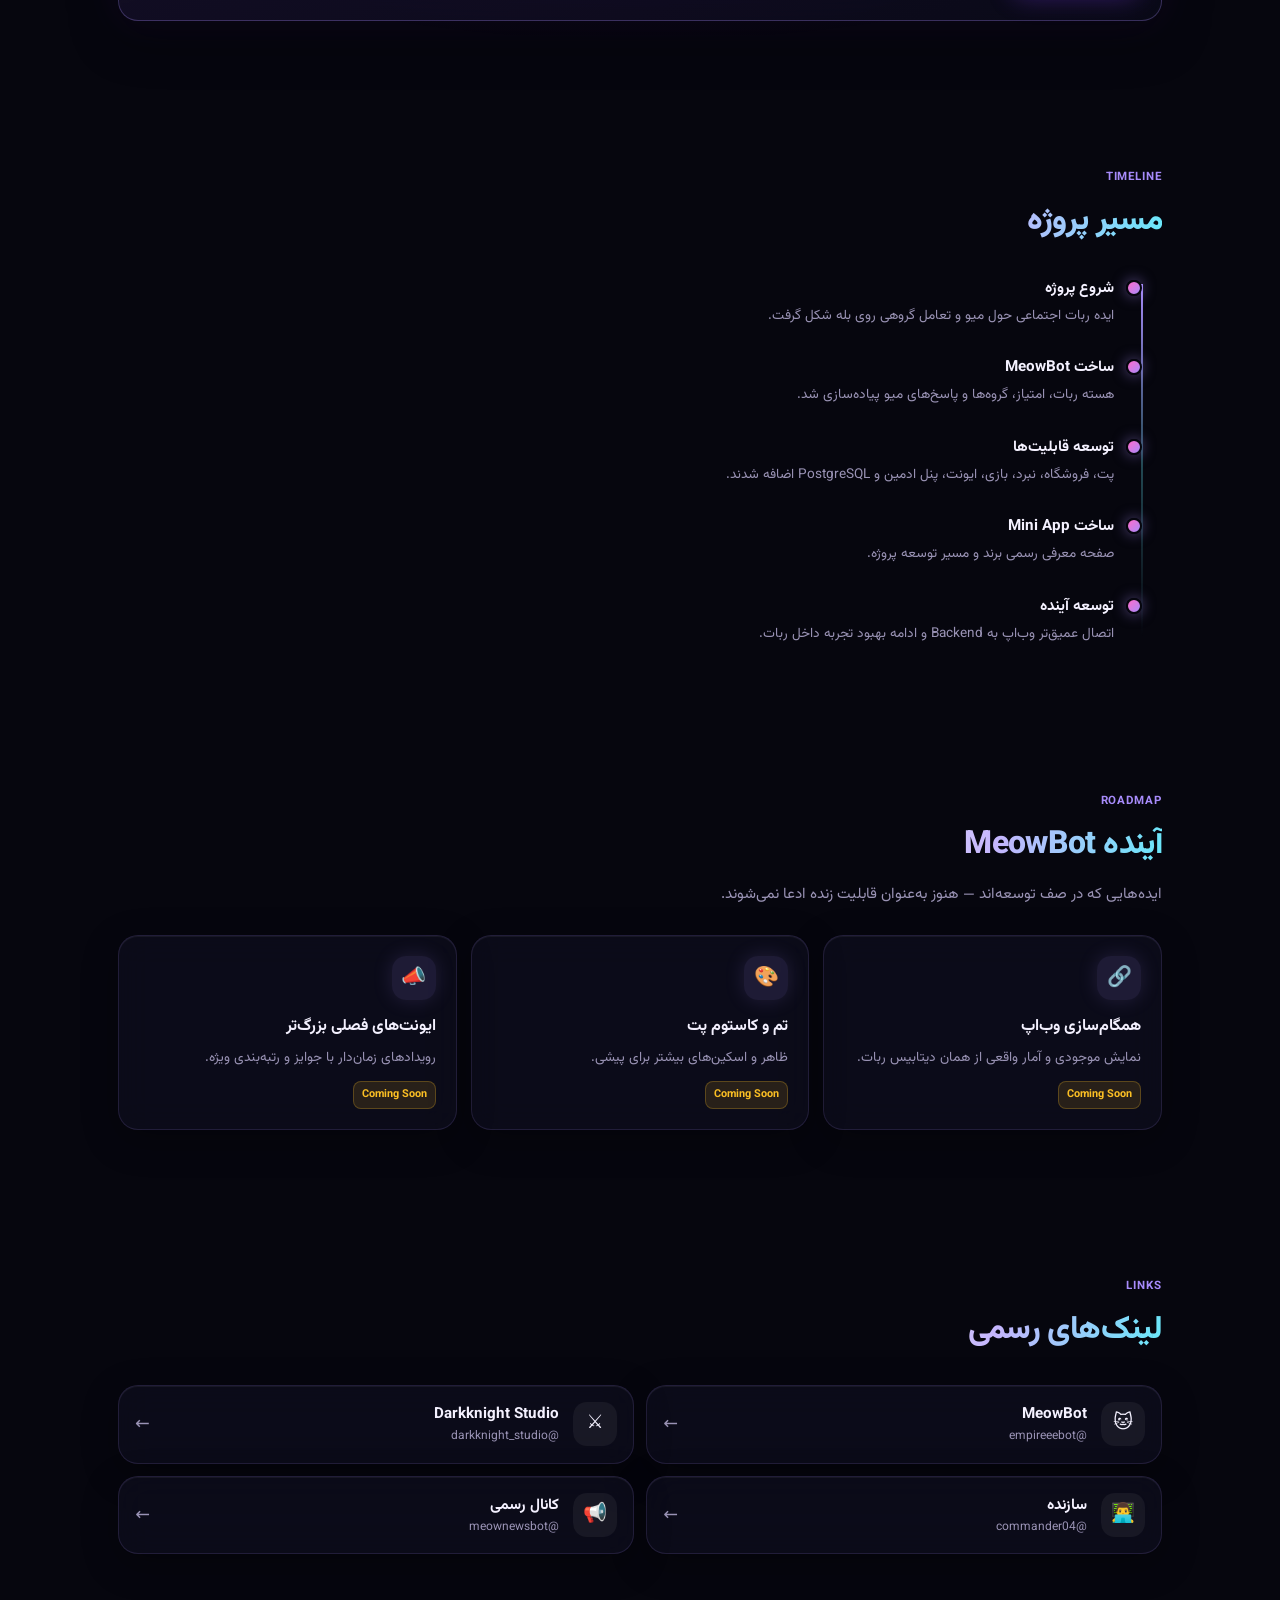
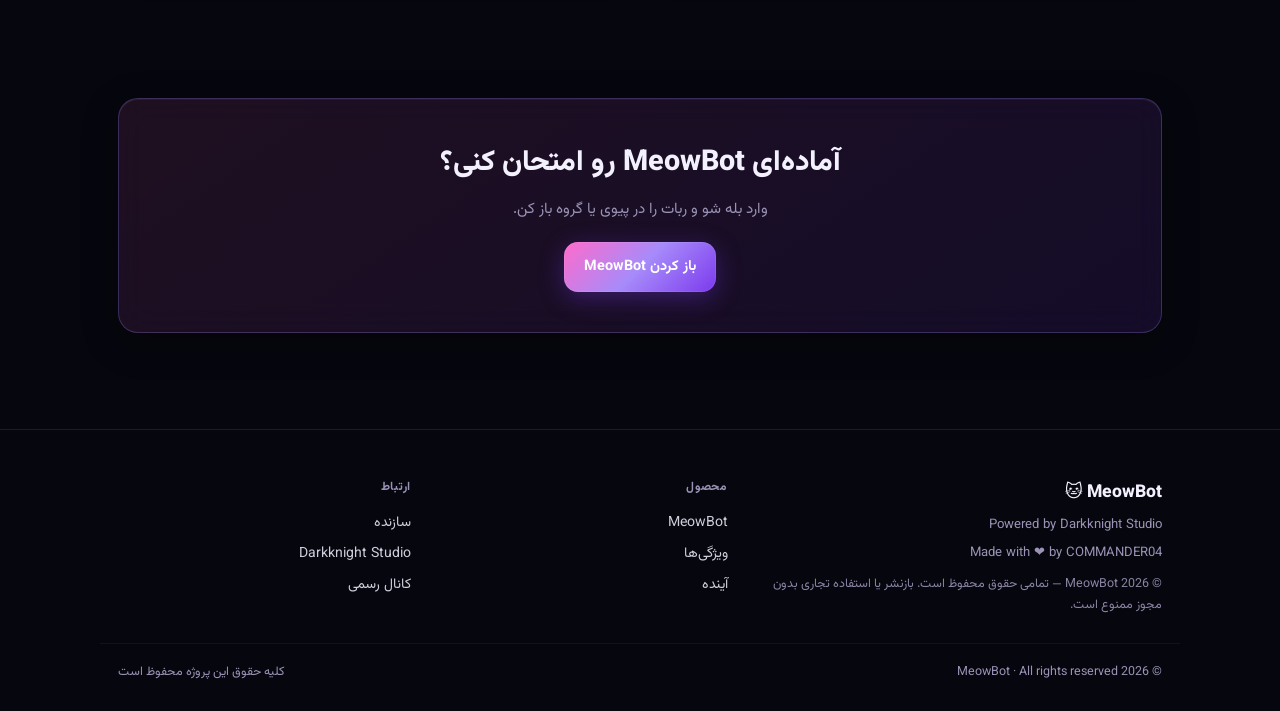
==== commit 9907a9dc: "update links, copyright, remove source refs: index.html" ====
--- a/index.html
+++ b/index.html
@@ -176,6 +176,7 @@
             <div class="btn-row" style="margin-top:14px">
               <a class="btn btn-primary" data-link="developerProfile" href="#">باز کردن پروفایل</a>
               <a class="btn btn-ghost" data-link="developerPv" href="#">باز کردن در PV</a>
+              <a class="btn btn-ghost" data-link="developerMore" href="#">بیشتر</a>
             </div>
           </div>
         </div>
@@ -234,7 +235,7 @@
           <div class="tl-item reveal" style="--d:200ms">
             <div class="tl-dot"></div>
             <h4>ساخت Mini App</h4>
-            <p>صفحه معرفی Premium روی GitHub Pages برای نمایش برند و مسیر پروژه.</p>
+            <p>صفحه معرفی رسمی برند و مسیر توسعه پروژه.</p>
           </div>
           <div class="tl-item reveal" style="--d:260ms">
             <div class="tl-dot"></div>
@@ -305,6 +306,7 @@
         <div class="brand">MeowBot 🐱</div>
         <p>Powered by Darkknight Studio</p>
         <p style="margin-top:6px">Made with ❤️ by COMMANDER04</p>
+        <p style="margin-top:10px;font-size:.78rem;opacity:.9">© 2026 MeowBot — تمامی حقوق محفوظ است. بازنشر یا استفاده تجاری بدون مجوز ممنوع است.</p>
       </div>
       <div>
         <h5>محصول</h5>
@@ -316,12 +318,12 @@
         <h5>ارتباط</h5>
         <a data-link="developerProfile" href="#">سازنده</a>
         <a data-link="studio" href="#">Darkknight Studio</a>
-        <a data-link="github" href="#">GitHub</a>
+        <a data-link="officialChannel" href="#">کانال رسمی</a>
       </div>
     </div>
     <div class="wrap footer-bottom">
-      <span>© 2026 MeowBot</span>
-      <span>Static site · GitHub Pages</span>
+      <span>© 2026 MeowBot · All rights reserved</span>
+      <span>کلیه حقوق این پروژه محفوظ است</span>
     </div>
   </footer>
 
--- a/css/style.css
+++ b/css/style.css
@@ -1,377 +1,527 @@
-/* ========================================
-   MeowBot Mini App — Cute · Dark · Glow
-   Mobile-first · Bale WebView ready
-   ======================================== */
+/* =========================================================
+   MeowBot Landing — Premium Dark Glass
+   Mobile-first · Scroll Reveal · No frameworks
+   ========================================================= */
 :root {
-  --bg0: #07070f;
-  --bg1: #0d0d1a;
-  --bg2: #141428;
-  --card: rgba(22, 22, 44, 0.72);
-  --card-border: rgba(167, 139, 250, 0.18);
-  --text: #f3f0ff;
-  --muted: #9b94b8;
+  --bg: #06060e;
+  --bg-elevated: #0c0c18;
+  --glass: rgba(18, 18, 36, 0.55);
+  --glass-strong: rgba(22, 22, 44, 0.78);
+  --border: rgba(167, 139, 250, 0.14);
+  --border-hover: rgba(167, 139, 250, 0.35);
+  --text: #f4f1ff;
+  --muted: #9a93b5;
   --pink: #ff6bcb;
   --violet: #a78bfa;
   --cyan: #67e8f9;
   --gold: #fbbf24;
-  --green: #34d399;
-  --danger: #fb7185;
-  --glow-pink: 0 0 24px rgba(255, 107, 203, 0.45);
-  --glow-violet: 0 0 28px rgba(167, 139, 250, 0.4);
-  --glow-cyan: 0 0 22px rgba(103, 232, 249, 0.35);
-  --radius: 18px;
-  --nav-h: 72px;
+  --radius: 20px;
+  --radius-sm: 14px;
+  --nav-h: 64px;
+  --safe-t: env(safe-area-inset-top, 0px);
   --safe-b: env(safe-area-inset-bottom, 0px);
-  --font: "Vazirmatn", "Segoe UI", system-ui, -apple-system, sans-serif;
-}
-
-* { box-sizing: border-box; margin: 0; padding: 0; -webkit-tap-highlight-color: transparent; }
-html, body {
-  min-height: 100%;
-  background: var(--bg0);
+  --font: "Vazirmatn", system-ui, -apple-system, "Segoe UI", sans-serif;
+  --ease: cubic-bezier(0.22, 1, 0.36, 1);
+  --max: 1080px;
+}
+
+*, *::before, *::after { box-sizing: border-box; margin: 0; padding: 0; }
+html {
+  scroll-behavior: smooth;
+  -webkit-text-size-adjust: 100%;
+}
+@media (prefers-reduced-motion: reduce) {
+  html { scroll-behavior: auto; }
+  *, *::before, *::after {
+    animation-duration: 0.01ms !important;
+    animation-iteration-count: 1 !important;
+    transition-duration: 0.01ms !important;
+  }
+  .reveal { opacity: 1 !important; transform: none !important; filter: none !important; }
+}
+
+body {
+  font-family: var(--font);
+  background: var(--bg);
   color: var(--text);
-  font-family: var(--font);
+  line-height: 1.65;
   font-size: 15px;
-  line-height: 1.5;
   overflow-x: hidden;
+  min-height: 100dvh;
   -webkit-font-smoothing: antialiased;
-}
-body {
+  padding-top: calc(var(--nav-h) + var(--safe-t));
+  padding-bottom: var(--safe-b);
+}
+
+body::before {
+  content: "";
+  position: fixed; inset: 0; z-index: -2; pointer-events: none;
   background:
-    radial-gradient(1200px 600px at 10% -10%, rgba(167,139,250,.18), transparent 55%),
-    radial-gradient(900px 500px at 100% 0%, rgba(255,107,203,.12), transparent 50%),
-    radial-gradient(800px 400px at 50% 100%, rgba(103,232,249,.08), transparent 55%),
-    var(--bg0);
-  padding-bottom: calc(var(--nav-h) + var(--safe-b) + 16px);
+    radial-gradient(900px 500px at 15% -5%, rgba(167,139,250,.16), transparent 55%),
+    radial-gradient(700px 420px at 95% 10%, rgba(255,107,203,.1), transparent 50%),
+    radial-gradient(600px 400px at 50% 100%, rgba(103,232,249,.06), transparent 55%),
+    var(--bg);
 }
 
 a { color: inherit; text-decoration: none; }
-button { font-family: inherit; cursor: pointer; border: none; background: none; color: inherit; }
 img { max-width: 100%; display: block; }
-
-/* ----- Ambient orbs ----- */
-.orb {
-  position: fixed; border-radius: 50%; filter: blur(60px); pointer-events: none; z-index: 0;
-  animation: floatOrb 12s ease-in-out infinite;
-  opacity: .55;
-}
-.orb-1 { width: 180px; height: 180px; background: rgba(167,139,250,.35); top: -40px; left: -40px; }
-.orb-2 { width: 140px; height: 140px; background: rgba(255,107,203,.28); top: 40%; right: -50px; animation-delay: -4s; }
-.orb-3 { width: 120px; height: 120px; background: rgba(103,232,249,.2); bottom: 80px; left: 20%; animation-delay: -7s; }
-@keyframes floatOrb {
-  0%, 100% { transform: translate(0,0) scale(1); }
-  50% { transform: translate(12px, 18px) scale(1.08); }
-}
-
-.app { position: relative; z-index: 1; max-width: 480px; margin: 0 auto; padding: 16px 16px 0; }
-
-/* ----- Typography ----- */
-.logo-row { display: flex; align-items: center; gap: 12px; margin-bottom: 18px; }
-.logo-mark {
-  width: 48px; height: 48px; border-radius: 16px;
-  background: linear-gradient(135deg, #ff6bcb, #a78bfa 50%, #67e8f9);
-  display: grid; place-items: center; font-size: 24px;
-  box-shadow: var(--glow-violet), inset 0 0 12px rgba(255,255,255,.25);
-  animation: logoPulse 3s ease-in-out infinite;
-}
-@keyframes logoPulse {
-  0%, 100% { box-shadow: var(--glow-violet), inset 0 0 12px rgba(255,255,255,.2); }
-  50% { box-shadow: var(--glow-pink), 0 0 36px rgba(167,139,250,.55), inset 0 0 16px rgba(255,255,255,.3); }
-}
-.logo-text h1 {
-  font-size: 1.25rem; font-weight: 800; letter-spacing: -.02em;
-  background: linear-gradient(90deg, #fff, #e9d5ff, #67e8f9);
+button { font-family: inherit; border: none; background: none; color: inherit; cursor: pointer; }
+ul { list-style: none; }
+
+/* ----- Progress ----- */
+#scroll-progress {
+  position: fixed; top: 0; left: 0; height: 2px; width: 0%;
+  z-index: 200;
+  background: linear-gradient(90deg, var(--pink), var(--violet), var(--cyan));
+  box-shadow: 0 0 12px rgba(167,139,250,.5);
+  transition: width .1s linear;
+}
+
+/* ----- Nav ----- */
+.nav {
+  position: fixed; top: 0; left: 0; right: 0; z-index: 100;
+  height: calc(var(--nav-h) + var(--safe-t));
+  padding-top: var(--safe-t);
+  display: flex; align-items: center;
+  transition: background .3s var(--ease), border-color .3s, backdrop-filter .3s;
+  border-bottom: 1px solid transparent;
+}
+.nav.scrolled {
+  background: rgba(6,6,14,.72);
+  backdrop-filter: blur(18px); -webkit-backdrop-filter: blur(18px);
+  border-bottom-color: var(--border);
+}
+.nav-inner {
+  width: 100%; max-width: var(--max); margin: 0 auto;
+  padding: 0 18px;
+  display: flex; align-items: center; justify-content: space-between; gap: 12px;
+}
+.nav-brand {
+  display: flex; align-items: center; gap: 10px; font-weight: 800; font-size: 1rem;
+}
+.nav-brand .mark {
+  width: 36px; height: 36px; border-radius: 12px;
+  display: grid; place-items: center; font-size: 1.1rem;
+  background: linear-gradient(135deg, #ff6bcb, #a78bfa 55%, #67e8f9);
+  box-shadow: 0 0 18px rgba(167,139,250,.35);
+}
+.nav-links {
+  display: none; gap: 6px; align-items: center;
+}
+.nav-links a {
+  padding: 8px 12px; border-radius: 999px; font-size: .8rem; color: var(--muted);
+  transition: color .2s, background .2s;
+}
+.nav-links a:hover, .nav-links a.active {
+  color: var(--text); background: rgba(167,139,250,.12);
+}
+.nav-cta {
+  padding: 9px 14px; border-radius: 12px; font-size: .8rem; font-weight: 700;
+  background: linear-gradient(135deg, #ff6bcb, #8b5cf6);
+  box-shadow: 0 4px 18px rgba(139,92,246,.35);
+  transition: transform .2s, box-shadow .2s;
+}
+.nav-cta:active { transform: scale(.96); }
+.nav-toggle {
+  display: grid; place-items: center;
+  width: 40px; height: 40px; border-radius: 12px;
+  background: rgba(255,255,255,.05); border: 1px solid var(--border);
+}
+.nav-toggle span {
+  display: block; width: 16px; height: 2px; background: var(--text); margin: 3px 0;
+  border-radius: 2px; transition: .25s;
+}
+.nav.open .nav-toggle span:nth-child(1) { transform: translateY(5px) rotate(45deg); }
+.nav.open .nav-toggle span:nth-child(2) { opacity: 0; }
+.nav.open .nav-toggle span:nth-child(3) { transform: translateY(-5px) rotate(-45deg); }
+
+.nav-drawer {
+  display: none; position: absolute; top: 100%; left: 12px; right: 12px;
+  background: var(--glass-strong); backdrop-filter: blur(20px);
+  border: 1px solid var(--border); border-radius: 16px; padding: 12px;
+  flex-direction: column; gap: 4px;
+  box-shadow: 0 16px 40px rgba(0,0,0,.4);
+}
+.nav.open .nav-drawer { display: flex; }
+.nav-drawer a {
+  padding: 12px 14px; border-radius: 12px; color: var(--muted); font-size: .9rem;
+}
+.nav-drawer a:active, .nav-drawer a.active {
+  background: rgba(167,139,250,.12); color: var(--text);
+}
+
+@media (min-width: 860px) {
+  .nav-links { display: flex; }
+  .nav-toggle, .nav-drawer { display: none !important; }
+}
+
+/* ----- Layout ----- */
+.wrap {
+  width: 100%; max-width: var(--max); margin: 0 auto; padding: 0 18px;
+}
+.section {
+  padding: 72px 0;
+  position: relative;
+}
+.section-head {
+  margin-bottom: 28px; max-width: 560px;
+}
+.section-head .eyebrow {
+  display: inline-block; font-size: .72rem; font-weight: 700; letter-spacing: .08em;
+  text-transform: uppercase; color: var(--violet); margin-bottom: 8px;
+}
+.section-head h2 {
+  font-size: clamp(1.45rem, 4vw, 2rem); font-weight: 800; letter-spacing: -.02em;
+  margin-bottom: 10px;
+  background: linear-gradient(105deg, #fff 30%, #c4b5fd 70%, #67e8f9);
   -webkit-background-clip: text; background-clip: text; color: transparent;
 }
-.logo-text p { font-size: .75rem; color: var(--muted); }
-
-.greeting { font-size: 1.05rem; margin-bottom: 14px; }
-.greeting strong {
-  background: linear-gradient(90deg, var(--pink), var(--violet));
-  -webkit-background-clip: text; background-clip: text; color: transparent;
-}
-
-/* ----- Glass cards ----- */
-.card {
-  background: var(--card);
-  border: 1px solid var(--card-border);
-  border-radius: var(--radius);
-  backdrop-filter: blur(18px); -webkit-backdrop-filter: blur(18px);
-  padding: 16px;
-  margin-bottom: 14px;
-  box-shadow: 0 8px 32px rgba(0,0,0,.35), inset 0 1px 0 rgba(255,255,255,.06);
-  transition: transform .25s ease, box-shadow .25s ease, border-color .25s ease;
-  animation: cardIn .5s ease both;
-}
-.card:active { transform: scale(.985); }
-@keyframes cardIn {
-  from { opacity: 0; transform: translateY(12px); }
-  to { opacity: 1; transform: translateY(0); }
-}
-.card-glow {
-  border-color: rgba(167,139,250,.35);
-  box-shadow: 0 8px 32px rgba(0,0,0,.35), var(--glow-violet), inset 0 1px 0 rgba(255,255,255,.08);
-}
-
-/* ----- Stats ----- */
-.stats-grid {
-  display: grid; grid-template-columns: 1fr 1fr; gap: 10px;
-}
-.stat {
-  background: rgba(255,255,255,.04);
-  border: 1px solid rgba(255,255,255,.06);
-  border-radius: 14px;
-  padding: 12px;
-  text-align: center;
-  transition: border-color .2s, box-shadow .2s;
-}
-.stat:hover { border-color: rgba(167,139,250,.35); box-shadow: var(--glow-violet); }
-.stat .label { font-size: .7rem; color: var(--muted); margin-bottom: 4px; }
-.stat .value {
-  font-size: 1.15rem; font-weight: 700;
-  background: linear-gradient(90deg, #fff, #c4b5fd);
-  -webkit-background-clip: text; background-clip: text; color: transparent;
-}
-.stat.coin .value { background: linear-gradient(90deg, #fde68a, #fbbf24); -webkit-background-clip: text; background-clip: text; color: transparent; }
-.stat.xp .value { background: linear-gradient(90deg, #a5f3fc, #67e8f9); -webkit-background-clip: text; background-clip: text; color: transparent; }
-
-.xp-bar {
-  height: 8px; border-radius: 99px; background: rgba(255,255,255,.08);
-  overflow: hidden; margin-top: 10px;
-}
-.xp-fill {
-  height: 100%; border-radius: 99px;
-  background: linear-gradient(90deg, var(--violet), var(--cyan));
-  box-shadow: 0 0 12px rgba(103,232,249,.5);
-  width: 0%; transition: width 1s cubic-bezier(.22,1,.36,1);
-}
+.section-head p { color: var(--muted); font-size: .95rem; }
+
+/* ----- Reveal ----- */
+.reveal {
+  opacity: 0;
+  transform: translateY(28px) scale(0.98);
+  filter: blur(6px);
+  transition:
+    opacity .7s var(--ease),
+    transform .7s var(--ease),
+    filter .7s var(--ease);
+  transition-delay: var(--d, 0ms);
+}
+.reveal.in {
+  opacity: 1;
+  transform: translateY(0) scale(1);
+  filter: blur(0);
+}
+.reveal-left { transform: translateX(-24px) scale(0.98); }
+.reveal-left.in { transform: translateX(0) scale(1); }
+.reveal-right { transform: translateX(24px) scale(0.98); }
+.reveal-right.in { transform: translateX(0) scale(1); }
 
 /* ----- Buttons ----- */
 .btn {
   display: inline-flex; align-items: center; justify-content: center; gap: 8px;
-  padding: 12px 18px; border-radius: 14px; font-weight: 700; font-size: .9rem;
-  transition: transform .2s, box-shadow .25s, filter .2s;
+  padding: 13px 20px; border-radius: 14px; font-weight: 700; font-size: .9rem;
+  transition: transform .2s var(--ease), box-shadow .25s, background .2s, border-color .2s;
   position: relative; overflow: hidden;
+  -webkit-user-select: none; user-select: none;
 }
 .btn:active { transform: scale(.96); }
 .btn-primary {
-  background: linear-gradient(135deg, #ff6bcb, #a78bfa 55%, #7c3aed);
+  background: linear-gradient(135deg, #ff6bcb 0%, #a78bfa 50%, #7c3aed 100%);
   color: #fff;
-  box-shadow: var(--glow-pink), 0 4px 16px rgba(124,58,237,.35);
+  box-shadow: 0 6px 24px rgba(124,58,237,.35), 0 0 0 1px rgba(255,255,255,.08) inset;
 }
 .btn-primary::after {
   content: ""; position: absolute; inset: 0;
-  background: linear-gradient(120deg, transparent 30%, rgba(255,255,255,.25) 50%, transparent 70%);
-  transform: translateX(-120%);
-  animation: shimmer 3.5s ease-in-out infinite;
+  background: linear-gradient(115deg, transparent 35%, rgba(255,255,255,.22) 50%, transparent 65%);
+  transform: translateX(-130%);
+  animation: shimmer 4s ease-in-out infinite;
 }
 @keyframes shimmer {
-  0%, 100% { transform: translateX(-120%); }
-  40%, 60% { transform: translateX(120%); }
+  0%, 100% { transform: translateX(-130%); }
+  45%, 55% { transform: translateX(130%); }
 }
 .btn-ghost {
-  background: rgba(255,255,255,.06);
-  border: 1px solid rgba(255,255,255,.1);
+  background: rgba(255,255,255,.04);
+  border: 1px solid var(--border);
   color: var(--text);
 }
-.btn-ghost:active { background: rgba(167,139,250,.15); }
+.btn-ghost:hover { border-color: var(--border-hover); background: rgba(167,139,250,.1); }
 .btn-block { width: 100%; }
-.btn-sm { padding: 8px 12px; font-size: .8rem; border-radius: 12px; }
-
-/* ----- Quick nav tiles ----- */
-.tiles {
-  display: grid; grid-template-columns: 1fr 1fr; gap: 12px; margin-top: 4px;
-}
-.tile {
-  display: flex; flex-direction: column; align-items: flex-start; gap: 10px;
-  padding: 16px; border-radius: var(--radius);
-  background: var(--card);
-  border: 1px solid var(--card-border);
-  backdrop-filter: blur(14px);
-  transition: transform .25s, border-color .25s, box-shadow .25s;
-  animation: cardIn .55s ease both;
-}
-.tile:nth-child(1) { animation-delay: .05s; }
-.tile:nth-child(2) { animation-delay: .1s; }
-.tile:nth-child(3) { animation-delay: .15s; }
-.tile:nth-child(4) { animation-delay: .2s; }
-.tile:active { transform: scale(.97); }
-.tile .icon {
-  width: 40px; height: 40px; border-radius: 12px;
+.btn-row { display: flex; flex-wrap: wrap; gap: 10px; }
+
+/* ----- Glass card ----- */
+.glass {
+  background: var(--glass);
+  border: 1px solid var(--border);
+  border-radius: var(--radius);
+  backdrop-filter: blur(16px); -webkit-backdrop-filter: blur(16px);
+  box-shadow: 0 10px 36px rgba(0,0,0,.28), inset 0 1px 0 rgba(255,255,255,.05);
+  transition: border-color .25s, transform .25s var(--ease), box-shadow .25s;
+}
+.glass:hover {
+  border-color: var(--border-hover);
+  box-shadow: 0 14px 40px rgba(0,0,0,.35), 0 0 28px rgba(167,139,250,.08);
+}
+@media (hover: none) {
+  .glass:hover { border-color: var(--border); box-shadow: 0 10px 36px rgba(0,0,0,.28), inset 0 1px 0 rgba(255,255,255,.05); }
+}
+
+/* ----- Hero ----- */
+.hero {
+  min-height: calc(100dvh - var(--nav-h) - var(--safe-t));
+  display: flex; align-items: center; padding: 40px 0 64px;
+  position: relative;
+}
+.hero-grid {
+  display: grid; gap: 36px; align-items: center;
+}
+@media (min-width: 900px) {
+  .hero-grid { grid-template-columns: 1.15fr .85fr; gap: 48px; }
+}
+.hero-badge {
+  display: inline-flex; align-items: center; gap: 8px;
+  padding: 6px 12px; border-radius: 999px; font-size: .75rem; font-weight: 600;
+  background: rgba(167,139,250,.12); border: 1px solid var(--border); color: var(--violet);
+  margin-bottom: 16px;
+}
+.hero h1 {
+  font-size: clamp(2.2rem, 8vw, 3.6rem);
+  font-weight: 800; letter-spacing: -.03em; line-height: 1.1;
+  margin-bottom: 14px;
+}
+.hero h1 span {
+  background: linear-gradient(105deg, #fff, #e9d5ff 40%, #67e8f9);
+  -webkit-background-clip: text; background-clip: text; color: transparent;
+}
+.hero-lead {
+  color: var(--muted); font-size: 1.05rem; max-width: 420px; margin-bottom: 24px;
+}
+.hero-visual {
+  aspect-ratio: 1; max-width: 340px; margin: 0 auto; width: 100%;
+  border-radius: 28px;
+  background: linear-gradient(145deg, rgba(255,107,203,.15), rgba(167,139,250,.12), rgba(103,232,249,.08));
+  border: 1px solid var(--border);
+  display: grid; place-items: center;
+  position: relative; overflow: hidden;
+  box-shadow: 0 20px 60px rgba(0,0,0,.4), 0 0 40px rgba(167,139,250,.12);
+}
+.hero-visual .big {
+  font-size: clamp(5rem, 20vw, 7rem);
+  filter: drop-shadow(0 0 30px rgba(255,107,203,.4));
+  animation: floatY 5s ease-in-out infinite;
+}
+@keyframes floatY {
+  0%, 100% { transform: translateY(0); }
+  50% { transform: translateY(-10px); }
+}
+.hero-visual::before {
+  content: ""; position: absolute; inset: -40%;
+  background: conic-gradient(from 180deg, transparent, rgba(167,139,250,.15), transparent 30%);
+  animation: spin 18s linear infinite;
+}
+@keyframes spin { to { transform: rotate(360deg); } }
+.scroll-cue {
+  margin-top: 28px; display: inline-flex; align-items: center; gap: 8px;
+  color: var(--muted); font-size: .8rem;
+}
+.scroll-cue .chev {
+  width: 28px; height: 28px; border-radius: 50%; border: 1px solid var(--border);
+  display: grid; place-items: center; animation: bounce 2s infinite;
+}
+@keyframes bounce {
+  0%, 100% { transform: translateY(0); }
+  50% { transform: translateY(5px); }
+}
+
+/* ----- Feature grid ----- */
+.grid-3 {
+  display: grid; gap: 14px;
+  grid-template-columns: 1fr;
+}
+@media (min-width: 640px) { .grid-3 { grid-template-columns: 1fr 1fr; } }
+@media (min-width: 900px) { .grid-3 { grid-template-columns: 1fr 1fr 1fr; } }
+
+.feat-card {
+  padding: 20px; height: 100%;
+}
+.feat-card .ico {
+  width: 44px; height: 44px; border-radius: 14px; margin-bottom: 14px;
   display: grid; place-items: center; font-size: 1.25rem;
-  background: rgba(167,139,250,.15);
-  box-shadow: var(--glow-violet);
-}
-.tile.shop .icon { background: rgba(251,191,36,.12); box-shadow: 0 0 18px rgba(251,191,36,.3); }
-.tile.games .icon { background: rgba(103,232,249,.12); box-shadow: var(--glow-cyan); }
-.tile.board .icon { background: rgba(255,107,203,.12); box-shadow: var(--glow-pink); }
-.tile span { font-weight: 700; font-size: .95rem; }
-.tile small { color: var(--muted); font-size: .72rem; }
-
-/* ----- Daily reward ----- */
-.daily {
-  display: flex; align-items: center; justify-content: space-between; gap: 12px;
-}
-.daily .info h3 { font-size: .95rem; margin-bottom: 2px; }
-.daily .info p { font-size: .75rem; color: var(--muted); }
-
-/* ----- Bottom nav ----- */
-.bottom-nav {
-  position: fixed; left: 0; right: 0; bottom: 0; z-index: 50;
-  padding: 10px 12px calc(10px + var(--safe-b));
-  background: rgba(7,7,15,.82);
-  backdrop-filter: blur(20px); -webkit-backdrop-filter: blur(20px);
-  border-top: 1px solid rgba(167,139,250,.15);
-  display: flex; justify-content: center;
-}
-.bottom-nav .inner {
-  display: flex; gap: 4px; width: 100%; max-width: 480px;
-  background: rgba(20,20,40,.6);
-  border-radius: 20px; padding: 6px;
-  border: 1px solid rgba(255,255,255,.06);
-}
-.nav-item {
-  flex: 1; display: flex; flex-direction: column; align-items: center; gap: 2px;
-  padding: 8px 4px; border-radius: 14px; font-size: .65rem; color: var(--muted);
-  transition: color .2s, background .2s, box-shadow .25s;
-}
-.nav-item .ni { font-size: 1.15rem; line-height: 1; }
-.nav-item.active {
-  color: #fff;
-  background: linear-gradient(135deg, rgba(255,107,203,.25), rgba(167,139,250,.3));
-  box-shadow: 0 0 16px rgba(167,139,250,.25);
-}
-
-/* ----- Profile ----- */
-.avatar {
-  width: 72px; height: 72px; border-radius: 22px;
+  background: rgba(167,139,250,.12);
+  box-shadow: 0 0 20px rgba(167,139,250,.15);
+}
+.feat-card h3 { font-size: 1rem; margin-bottom: 6px; font-weight: 700; }
+.feat-card p { color: var(--muted); font-size: .85rem; }
+.feat-card .tag {
+  display: inline-block; margin-top: 12px; font-size: .68rem; font-weight: 700;
+  padding: 4px 8px; border-radius: 8px;
+  background: rgba(251,191,36,.12); color: var(--gold); border: 1px solid rgba(251,191,36,.25);
+}
+
+/* ----- About text ----- */
+.prose {
+  color: var(--muted); font-size: .95rem; max-width: 640px;
+}
+.prose p + p { margin-top: 12px; }
+.prose strong { color: var(--text); font-weight: 700; }
+
+/* ----- Developer ----- */
+.solo-quote {
+  font-size: clamp(1.15rem, 3.5vw, 1.55rem);
+  font-weight: 800; letter-spacing: -.02em; line-height: 1.45;
+  margin-bottom: 24px; max-width: 520px;
+  background: linear-gradient(100deg, #fff, #f0abfc, #c4b5fd);
+  -webkit-background-clip: text; background-clip: text; color: transparent;
+}
+.dev-card {
+  display: grid; gap: 18px; padding: 22px;
+  max-width: 480px;
+}
+@media (min-width: 520px) {
+  .dev-card { grid-template-columns: auto 1fr; align-items: center; }
+}
+.dev-avatar {
+  width: 80px; height: 80px; border-radius: 22px;
   background: linear-gradient(135deg, #ff6bcb, #a78bfa);
-  display: grid; place-items: center; font-size: 2rem;
-  box-shadow: var(--glow-pink);
-  margin: 0 auto 12px;
-  animation: logoPulse 4s ease-in-out infinite;
-}
-.profile-name { text-align: center; font-size: 1.2rem; font-weight: 800; }
-.profile-id { text-align: center; color: var(--muted); font-size: .8rem; margin-bottom: 14px; }
-.row-stat {
-  display: flex; justify-content: space-between; align-items: center;
-  padding: 10px 0; border-bottom: 1px solid rgba(255,255,255,.05);
-}
-.row-stat:last-child { border-bottom: none; }
-.row-stat .k { color: var(--muted); font-size: .85rem; }
-.row-stat .v { font-weight: 700; }
-
-/* ----- Shop ----- */
-.shop-list { display: flex; flex-direction: column; gap: 12px; }
-.shop-item {
-  display: flex; align-items: center; gap: 12px;
-  padding: 14px; border-radius: 16px;
-  background: rgba(255,255,255,.03);
-  border: 1px solid rgba(255,255,255,.06);
-  transition: border-color .2s, box-shadow .25s, transform .2s;
-  animation: cardIn .45s ease both;
-}
-.shop-item:active { transform: scale(.98); }
-.shop-item .emoji {
-  width: 48px; height: 48px; border-radius: 14px;
+  display: grid; place-items: center; font-size: 2rem; font-weight: 800;
+  box-shadow: 0 0 28px rgba(255,107,203,.35);
+  overflow: hidden;
+}
+.dev-avatar img { width: 100%; height: 100%; object-fit: cover; }
+.dev-meta h3 { font-size: 1.15rem; font-weight: 800; }
+.dev-meta .user { color: var(--violet); font-size: .85rem; margin: 2px 0 8px; }
+.dev-meta .bio { color: var(--muted); font-size: .85rem; }
+
+/* ----- Studio brand ----- */
+.studio-section {
+  position: relative;
+}
+.studio-section::before {
+  content: ""; position: absolute; inset: 10% 5%; z-index: -1;
+  background: radial-gradient(ellipse at center, rgba(124,58,237,.12), transparent 70%);
+  pointer-events: none;
+}
+.studio-card {
+  padding: 28px 22px;
+  border-color: rgba(167,139,250,.28);
+  background: linear-gradient(160deg, rgba(30,20,55,.65), rgba(12,12,28,.7));
+  box-shadow: 0 16px 48px rgba(0,0,0,.35), 0 0 40px rgba(124,58,237,.1);
+}
+.studio-top {
+  display: flex; align-items: center; gap: 14px; margin-bottom: 16px;
+}
+.studio-logo {
+  width: 56px; height: 56px; border-radius: 16px;
+  background: linear-gradient(135deg, #1e1b4b, #4c1d95);
+  border: 1px solid rgba(167,139,250,.3);
   display: grid; place-items: center; font-size: 1.4rem;
-  background: rgba(167,139,250,.12);
-}
-.shop-item .meta { flex: 1; min-width: 0; }
-.shop-item .meta h4 { font-size: .95rem; margin-bottom: 2px; }
-.shop-item .meta p { font-size: .72rem; color: var(--muted); }
-.price {
-  font-weight: 800; font-size: .9rem;
-  color: var(--gold);
-  text-shadow: 0 0 12px rgba(251,191,36,.4);
-}
-
-/* ----- Games ----- */
-.game-grid { display: grid; gap: 12px; }
-.game-card {
-  padding: 16px; border-radius: 16px;
-  background: rgba(255,255,255,.03);
-  border: 1px solid rgba(255,255,255,.06);
-  transition: box-shadow .25s, border-color .25s;
-}
-.game-card h3 { margin-bottom: 6px; }
-.game-card p { color: var(--muted); font-size: .8rem; margin-bottom: 12px; }
-.game-area {
-  background: rgba(0,0,0,.25);
-  border-radius: 14px; padding: 16px; margin-top: 10px;
-  border: 1px solid rgba(255,255,255,.05);
-  text-align: center;
-}
-.guess-btns { display: flex; flex-wrap: wrap; gap: 8px; justify-content: center; margin-top: 12px; }
-.guess-btns button {
-  width: 44px; height: 44px; border-radius: 12px;
-  background: rgba(167,139,250,.15); border: 1px solid rgba(167,139,250,.3);
-  font-weight: 700; transition: background .2s, box-shadow .2s, transform .15s;
-}
-.guess-btns button:active { transform: scale(.92); background: rgba(255,107,203,.25); box-shadow: var(--glow-pink); }
-.react-btn {
-  width: 100%; padding: 28px; border-radius: 16px; font-size: 1.1rem; font-weight: 800;
-  background: linear-gradient(135deg, rgba(103,232,249,.2), rgba(167,139,250,.25));
-  border: 1px solid rgba(103,232,249,.35);
-  box-shadow: var(--glow-cyan);
-  transition: transform .15s, box-shadow .2s;
-}
-.react-btn:active { transform: scale(.97); }
-.react-btn.ready { background: linear-gradient(135deg, #34d399, #67e8f9); color: #0b1220; box-shadow: 0 0 28px rgba(52,211,153,.5); }
-.react-btn.wait { opacity: .7; }
-
-/* ----- Leaderboard ----- */
-.lb-list { display: flex; flex-direction: column; gap: 8px; }
-.lb-row {
-  display: flex; align-items: center; gap: 12px;
-  padding: 12px 14px; border-radius: 14px;
-  background: rgba(255,255,255,.03);
-  border: 1px solid rgba(255,255,255,.05);
-  animation: cardIn .4s ease both;
-}
-.lb-row.top1 { border-color: rgba(251,191,36,.4); box-shadow: 0 0 20px rgba(251,191,36,.2); }
-.lb-row.top2 { border-color: rgba(203,213,225,.3); }
-.lb-row.top3 { border-color: rgba(251,146,60,.3); }
-.rank {
-  width: 28px; height: 28px; border-radius: 10px;
-  display: grid; place-items: center; font-weight: 800; font-size: .85rem;
-  background: rgba(255,255,255,.06);
-}
-.lb-row.top1 .rank { background: linear-gradient(135deg,#fbbf24,#f59e0b); color: #1a1200; box-shadow: 0 0 12px rgba(251,191,36,.5); }
-.lb-info { flex: 1; min-width: 0; }
-.lb-info .n { font-weight: 700; white-space: nowrap; overflow: hidden; text-overflow: ellipsis; }
-.lb-info .s { font-size: .72rem; color: var(--muted); }
-.lb-coins { font-weight: 800; color: var(--gold); font-size: .9rem; }
-
-/* ----- Toast ----- */
-.toast {
-  position: fixed; top: 16px; left: 50%; transform: translateX(-50%) translateY(-80px);
-  z-index: 100; padding: 12px 18px; border-radius: 14px;
-  background: rgba(20,20,40,.95); border: 1px solid rgba(167,139,250,.4);
-  box-shadow: var(--glow-violet); font-weight: 600; font-size: .85rem;
-  opacity: 0; transition: transform .35s cubic-bezier(.22,1,.36,1), opacity .3s;
-  max-width: calc(100% - 32px); text-align: center;
-}
-.toast.show { opacity: 1; transform: translateX(-50%) translateY(0); }
-
-/* ----- Page title ----- */
-.page-title {
-  font-size: 1.35rem; font-weight: 800; margin-bottom: 14px;
-  background: linear-gradient(90deg, #fff, #c4b5fd);
-  -webkit-background-clip: text; background-clip: text; color: transparent;
-}
-.hint {
-  font-size: .72rem; color: var(--muted); margin-top: 8px; line-height: 1.4;
-}
-
-/* ----- Skeleton / loading ----- */
-.pulse { animation: pulse 1.4s ease-in-out infinite; }
-@keyframes pulse {
-  0%, 100% { opacity: 1; }
-  50% { opacity: .55; }
-}
-
-.section-label {
-  font-size: .75rem; color: var(--muted); text-transform: uppercase;
-  letter-spacing: .06em; margin: 8px 0 10px;
-}
+  box-shadow: 0 0 24px rgba(124,58,237,.3);
+  overflow: hidden;
+}
+.studio-logo img { width: 100%; height: 100%; object-fit: cover; }
+.studio-card h3 { font-size: 1.2rem; font-weight: 800; }
+.studio-card .sub { color: var(--violet); font-size: .8rem; font-weight: 600; }
+.studio-card .desc { color: var(--muted); font-size: .9rem; margin-bottom: 18px; }
+
+/* ----- Social links ----- */
+.link-grid {
+  display: grid; gap: 12px;
+  grid-template-columns: 1fr;
+}
+@media (min-width: 560px) { .link-grid { grid-template-columns: 1fr 1fr; } }
+.link-card {
+  display: flex; align-items: center; gap: 14px; padding: 16px;
+  transition: transform .2s;
+}
+.link-card:active { transform: scale(.98); }
+.link-card .ico {
+  width: 44px; height: 44px; border-radius: 14px; flex-shrink: 0;
+  display: grid; place-items: center; font-size: 1.2rem;
+  background: rgba(255,255,255,.05);
+}
+.link-card .t { font-weight: 700; font-size: .95rem; }
+.link-card .d { font-size: .75rem; color: var(--muted); }
+.link-card .arrow { margin-right: auto; color: var(--muted); font-size: 1.1rem; }
+
+/* ----- Timeline ----- */
+.timeline {
+  position: relative; padding-right: 8px; max-width: 560px;
+}
+.timeline::before {
+  content: ""; position: absolute; top: 8px; bottom: 8px; right: 19px;
+  width: 2px;
+  background: linear-gradient(180deg, var(--violet), rgba(103,232,249,.3), transparent);
+}
+.tl-item {
+  position: relative; padding: 0 40px 28px 0;
+}
+.tl-item:last-child { padding-bottom: 0; }
+.tl-dot {
+  position: absolute; right: 12px; top: 4px;
+  width: 16px; height: 16px; border-radius: 50%;
+  background: linear-gradient(135deg, var(--pink), var(--violet));
+  box-shadow: 0 0 14px rgba(167,139,250,.5);
+  border: 2px solid var(--bg);
+}
+.tl-item h4 { font-size: .95rem; font-weight: 700; margin-bottom: 4px; }
+.tl-item p { color: var(--muted); font-size: .85rem; }
+
+/* ----- CTA band ----- */
+.cta-band {
+  text-align: center; padding: 40px 22px;
+  background: linear-gradient(145deg, rgba(255,107,203,.1), rgba(124,58,237,.12));
+  border-color: rgba(167,139,250,.25);
+}
+.cta-band h2 {
+  font-size: clamp(1.3rem, 4vw, 1.8rem); font-weight: 800; margin-bottom: 10px;
+}
+.cta-band p { color: var(--muted); margin-bottom: 20px; font-size: .95rem; }
+
+/* ----- Footer ----- */
+.footer {
+  padding: 48px 0 calc(28px + var(--safe-b));
+  border-top: 1px solid var(--border);
+  margin-top: 24px;
+}
+.footer-grid {
+  display: grid; gap: 24px;
+}
+@media (min-width: 700px) {
+  .footer-grid { grid-template-columns: 1.4fr 1fr 1fr; }
+}
+.footer .brand {
+  font-weight: 800; font-size: 1.1rem; margin-bottom: 8px;
+}
+.footer p { color: var(--muted); font-size: .82rem; }
+.footer h5 {
+  font-size: .75rem; text-transform: uppercase; letter-spacing: .06em;
+  color: var(--muted); margin-bottom: 10px;
+}
+.footer a {
+  display: block; color: var(--text); font-size: .88rem; padding: 4px 0;
+  opacity: .85; transition: opacity .2s, color .2s;
+}
+.footer a:hover { opacity: 1; color: var(--cyan); }
+.footer-bottom {
+  margin-top: 28px; padding-top: 18px; border-top: 1px solid rgba(255,255,255,.05);
+  display: flex; flex-wrap: wrap; gap: 8px 16px; justify-content: space-between;
+  color: var(--muted); font-size: .78rem;
+}
+
+/* ----- Back top ----- */
+#to-top {
+  position: fixed; bottom: calc(18px + var(--safe-b)); left: 16px; z-index: 90;
+  width: 44px; height: 44px; border-radius: 14px;
+  background: var(--glass-strong); border: 1px solid var(--border);
+  backdrop-filter: blur(12px);
+  display: grid; place-items: center; font-size: 1.1rem;
+  opacity: 0; pointer-events: none; transform: translateY(10px);
+  transition: opacity .3s, transform .3s;
+  box-shadow: 0 8px 24px rgba(0,0,0,.3);
+}
+#to-top.show { opacity: 1; pointer-events: auto; transform: translateY(0); }
+#to-top:active { transform: scale(.94); }
+
+/* ----- Loader ----- */
+#loader {
+  position: fixed; inset: 0; z-index: 300;
+  background: var(--bg);
+  display: grid; place-items: center;
+  transition: opacity .5s var(--ease), visibility .5s;
+}
+#loader.hide { opacity: 0; visibility: hidden; pointer-events: none; }
+#loader .spin {
+  width: 40px; height: 40px; border-radius: 50%;
+  border: 2px solid rgba(167,139,250,.2);
+  border-top-color: var(--violet);
+  animation: spin .7s linear infinite;
+}
+
+/* ----- Utils ----- */
+.sr-only {
+  position: absolute; width: 1px; height: 1px; padding: 0; margin: -1px;
+  overflow: hidden; clip: rect(0,0,0,0); border: 0;
+}
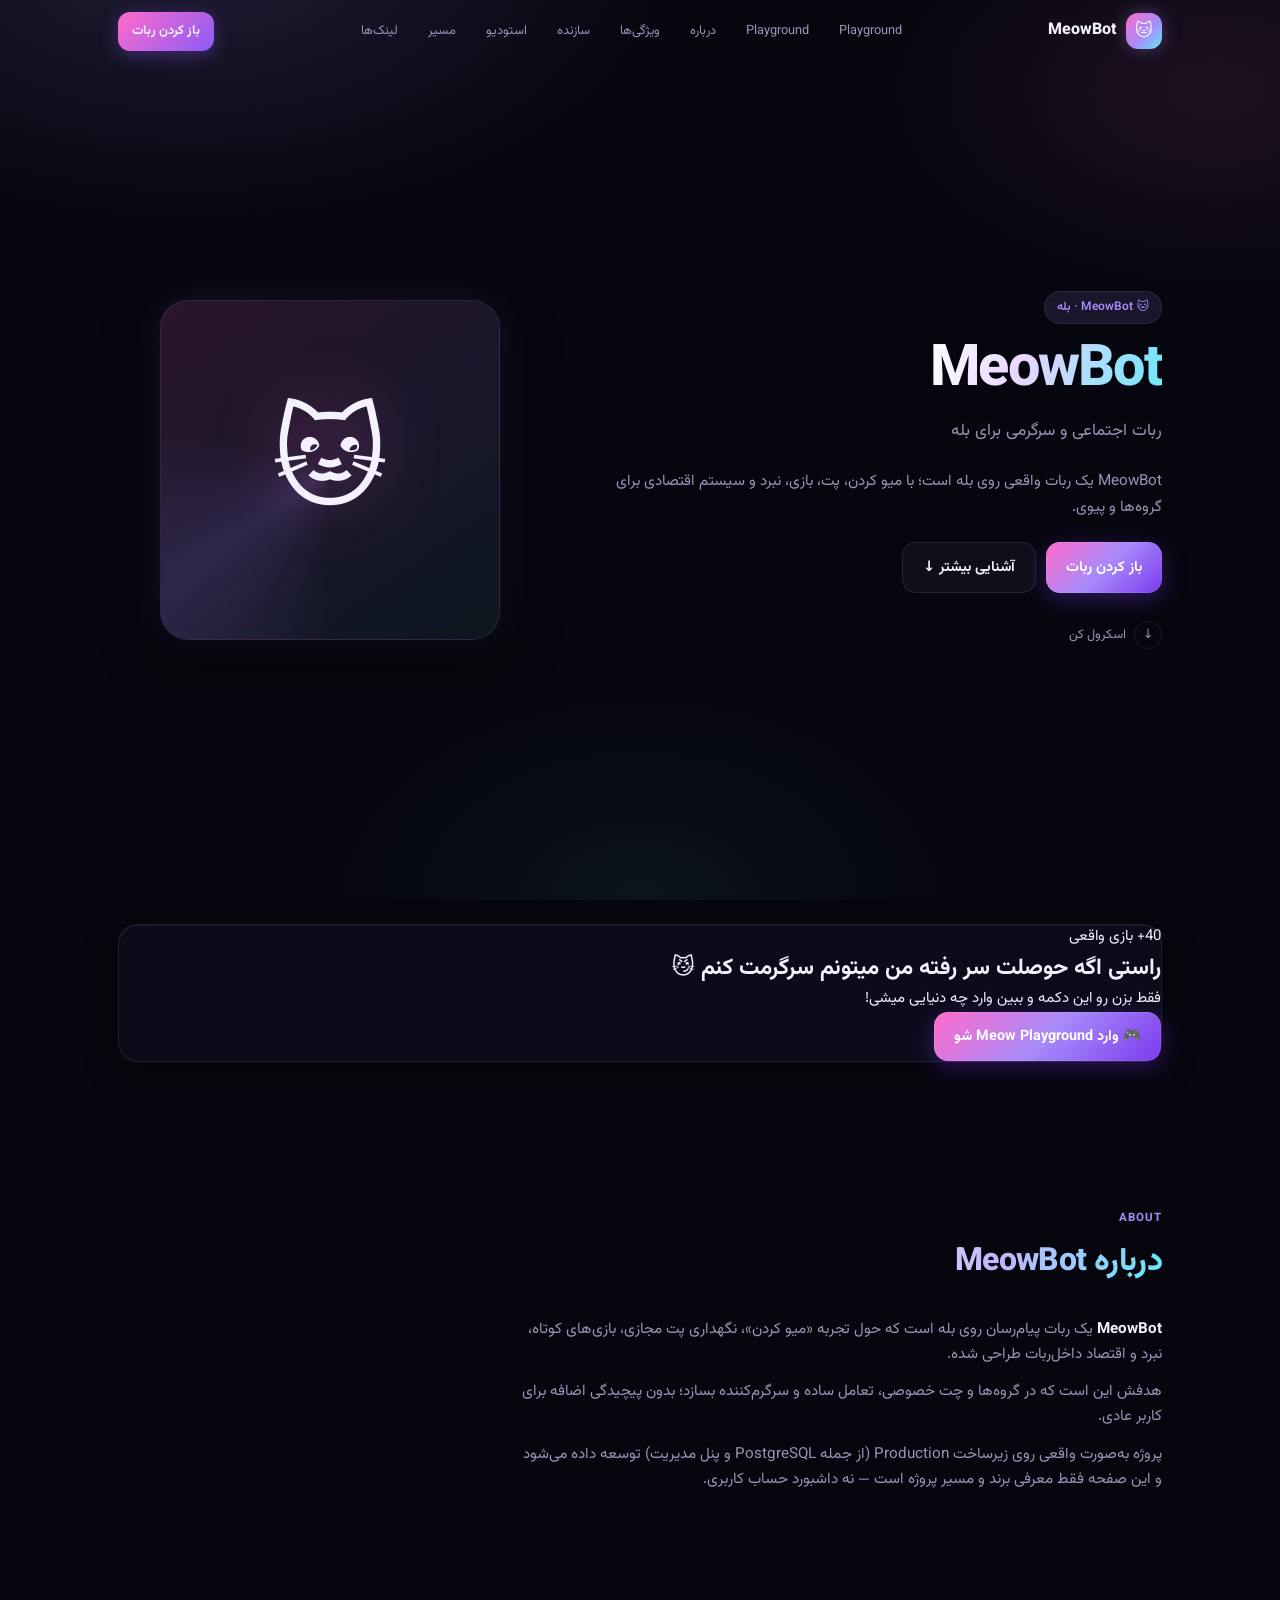
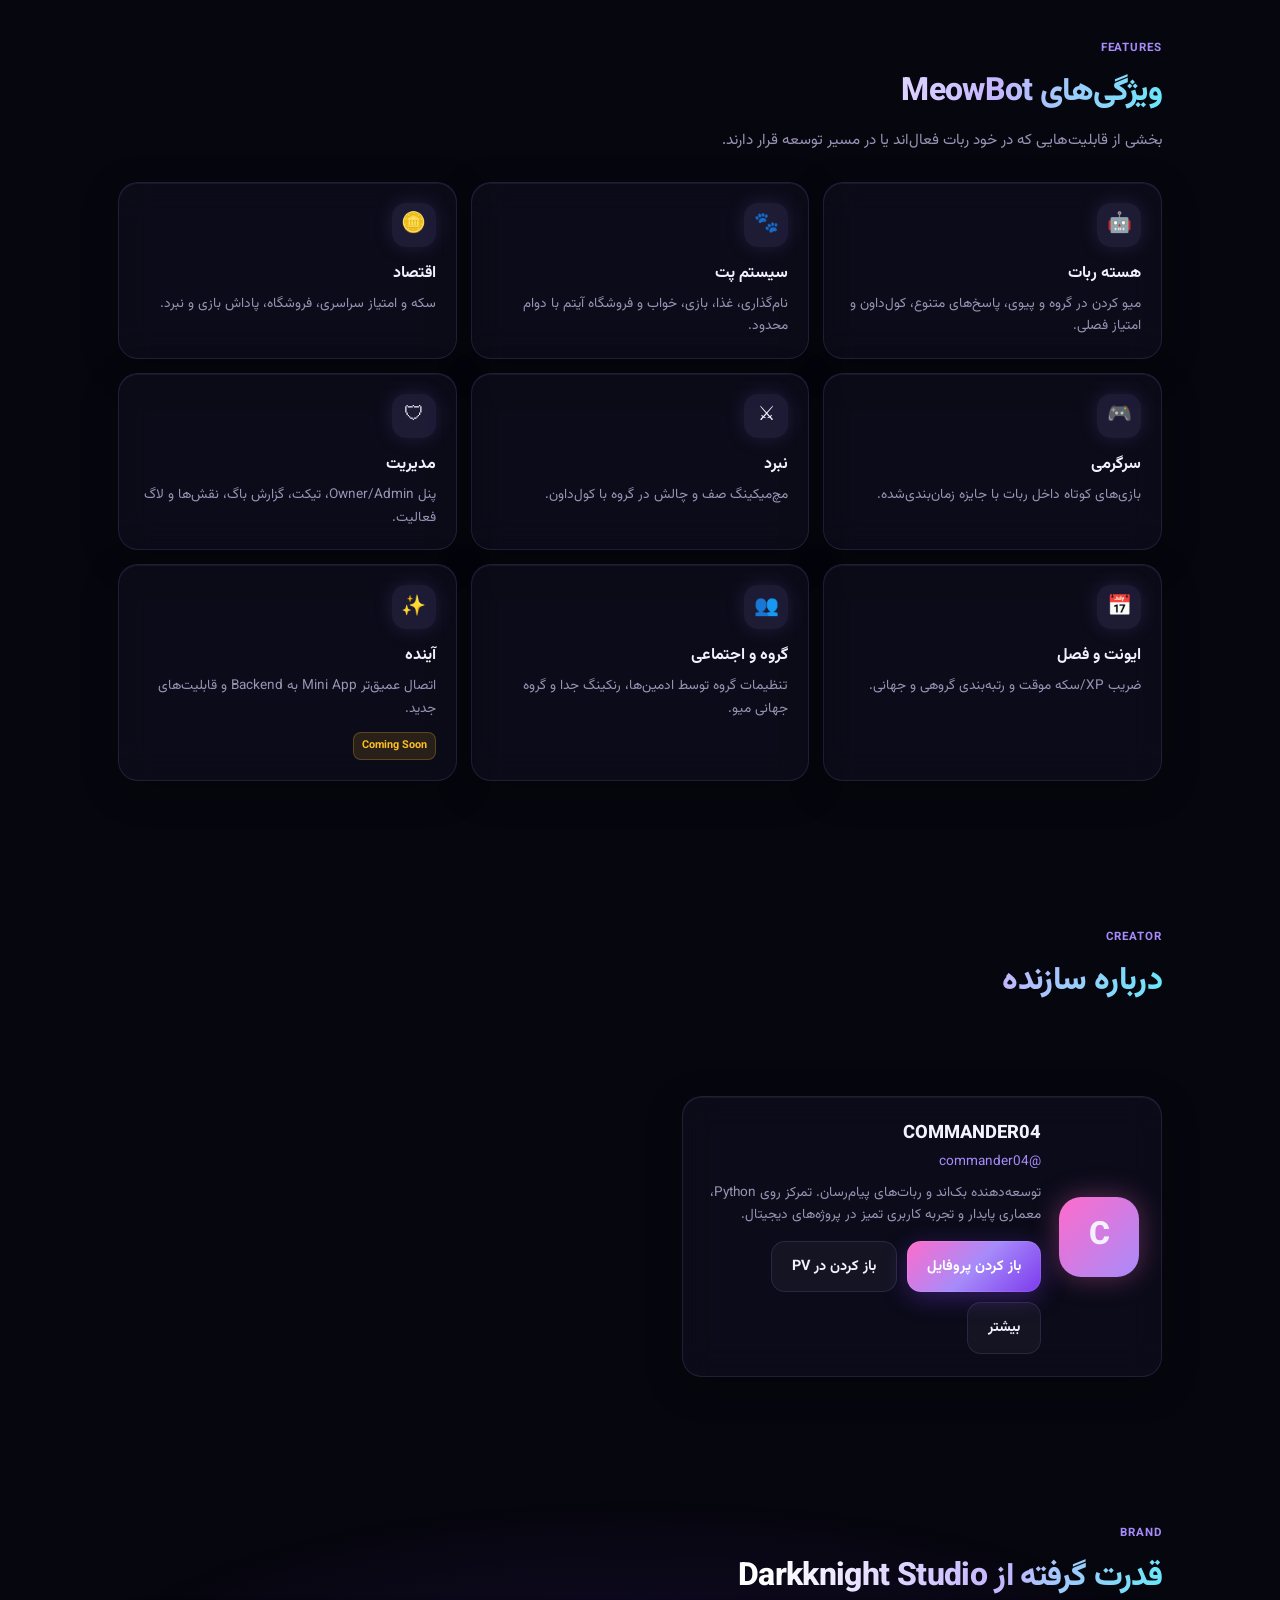
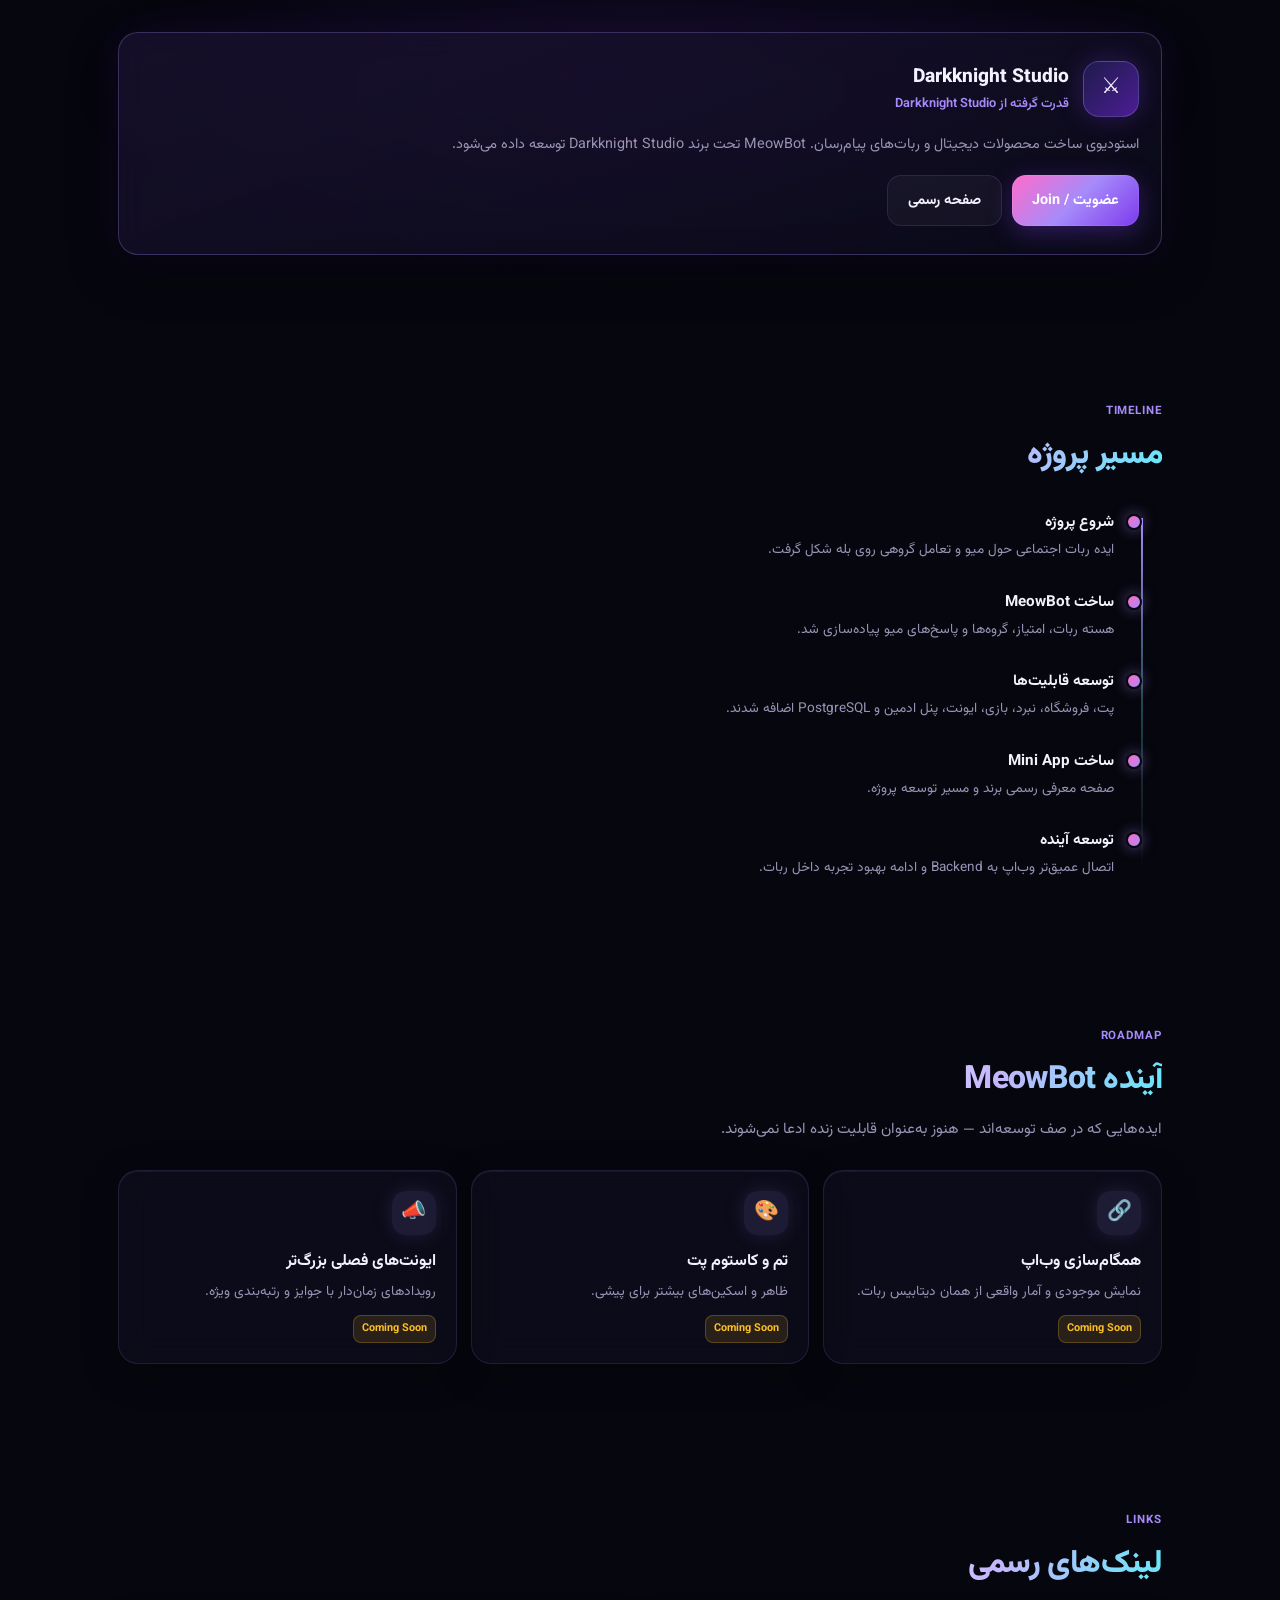
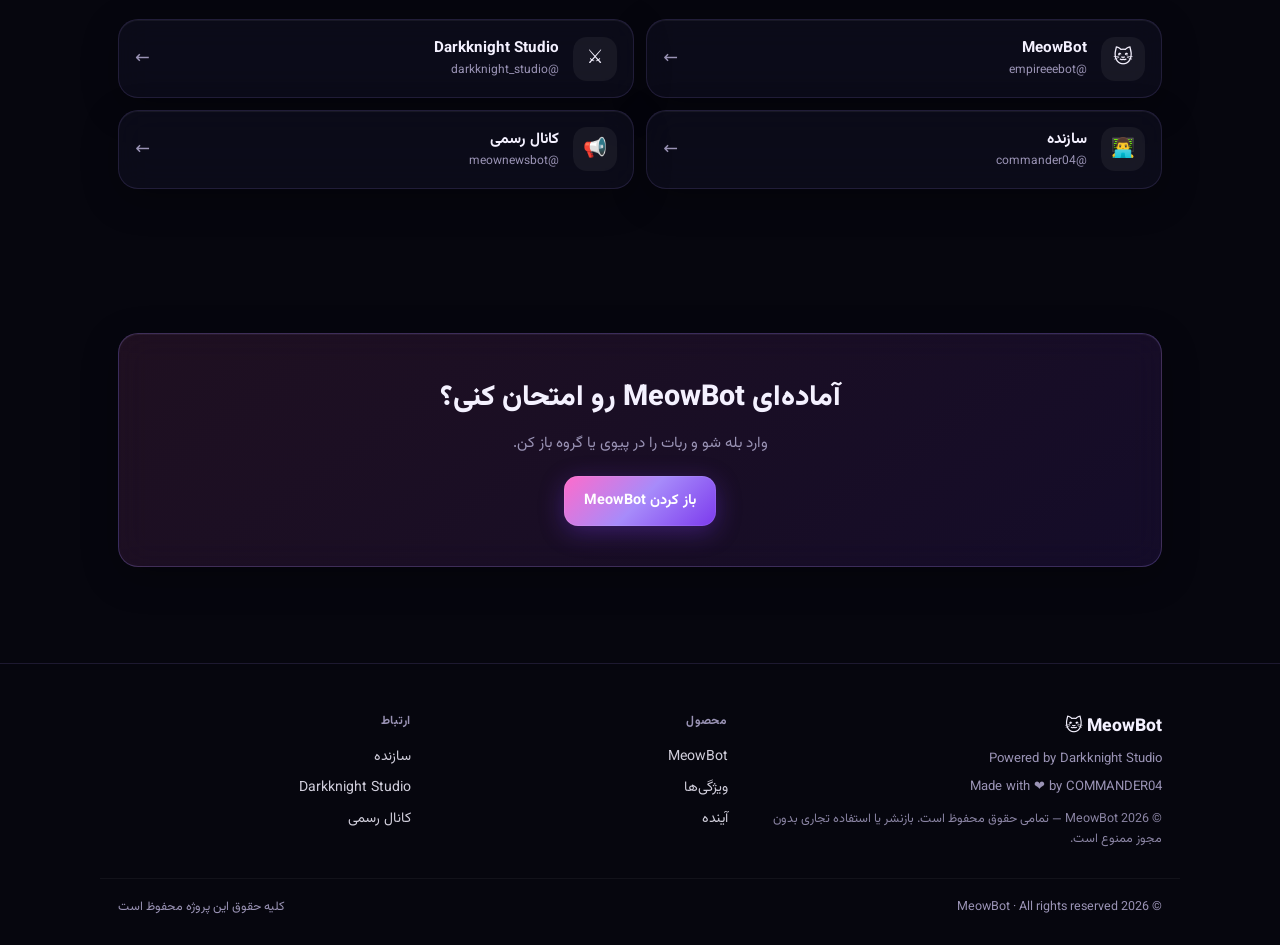
==== commit a0d8ad16: "feat: Meow Playground arcade — index.html" ====
--- a/index.html
+++ b/index.html
@@ -25,7 +25,9 @@
         <span>MeowBot</span>
       </a>
       <nav class="nav-links" aria-label="منو">
-        <a href="#about">درباره</a>
+        <a href="#playground">Playground</a>
+        <a href="#playground">Playground</a>
+      <a href="#about">درباره</a>
         <a href="#features">ویژگی‌ها</a>
         <a href="#developer">سازنده</a>
         <a href="#studio">استودیو</a>
@@ -77,6 +79,20 @@
       </div>
     </section>
 
+
+    <!-- PLAYGROUND TEASER -->
+    <section class="section" id="playground" style="padding-top:24px">
+      <div class="wrap">
+        <div class="pg-teaser glass reveal">
+          <span class="pg-count"><span data-game-count>40</span>+ بازی واقعی</span>
+          <h2>راستی اگه حوصلت سر رفته
+من میتونم سرگرمت کنم 😼</h2>
+          <p>فقط بزن رو این دکمه و ببین وارد چه دنیایی میشی!</p>
+          <a class="btn btn-primary" href="#" data-open-playground>🎮 وارد Meow Playground شو</a>
+        </div>
+      </div>
+    </section>
+
     <!-- ABOUT -->
     <section class="section" id="about">
       <div class="wrap">
@@ -327,9 +343,15 @@
     </div>
   </footer>
 
+  <div id="pg-overlay" aria-hidden="true"><div id="pg-view"></div></div>
+
   <button type="button" id="to-top" aria-label="بالای صفحه">↑</button>
 
   <script src="js/config.js"></script>
+  <script src="js/storage.js"></script>
+  <script src="js/achievements.js"></script>
+  <script src="js/games.js"></script>
+  <script src="js/playground.js"></script>
   <script src="js/app.js"></script>
 </body>
 </html>
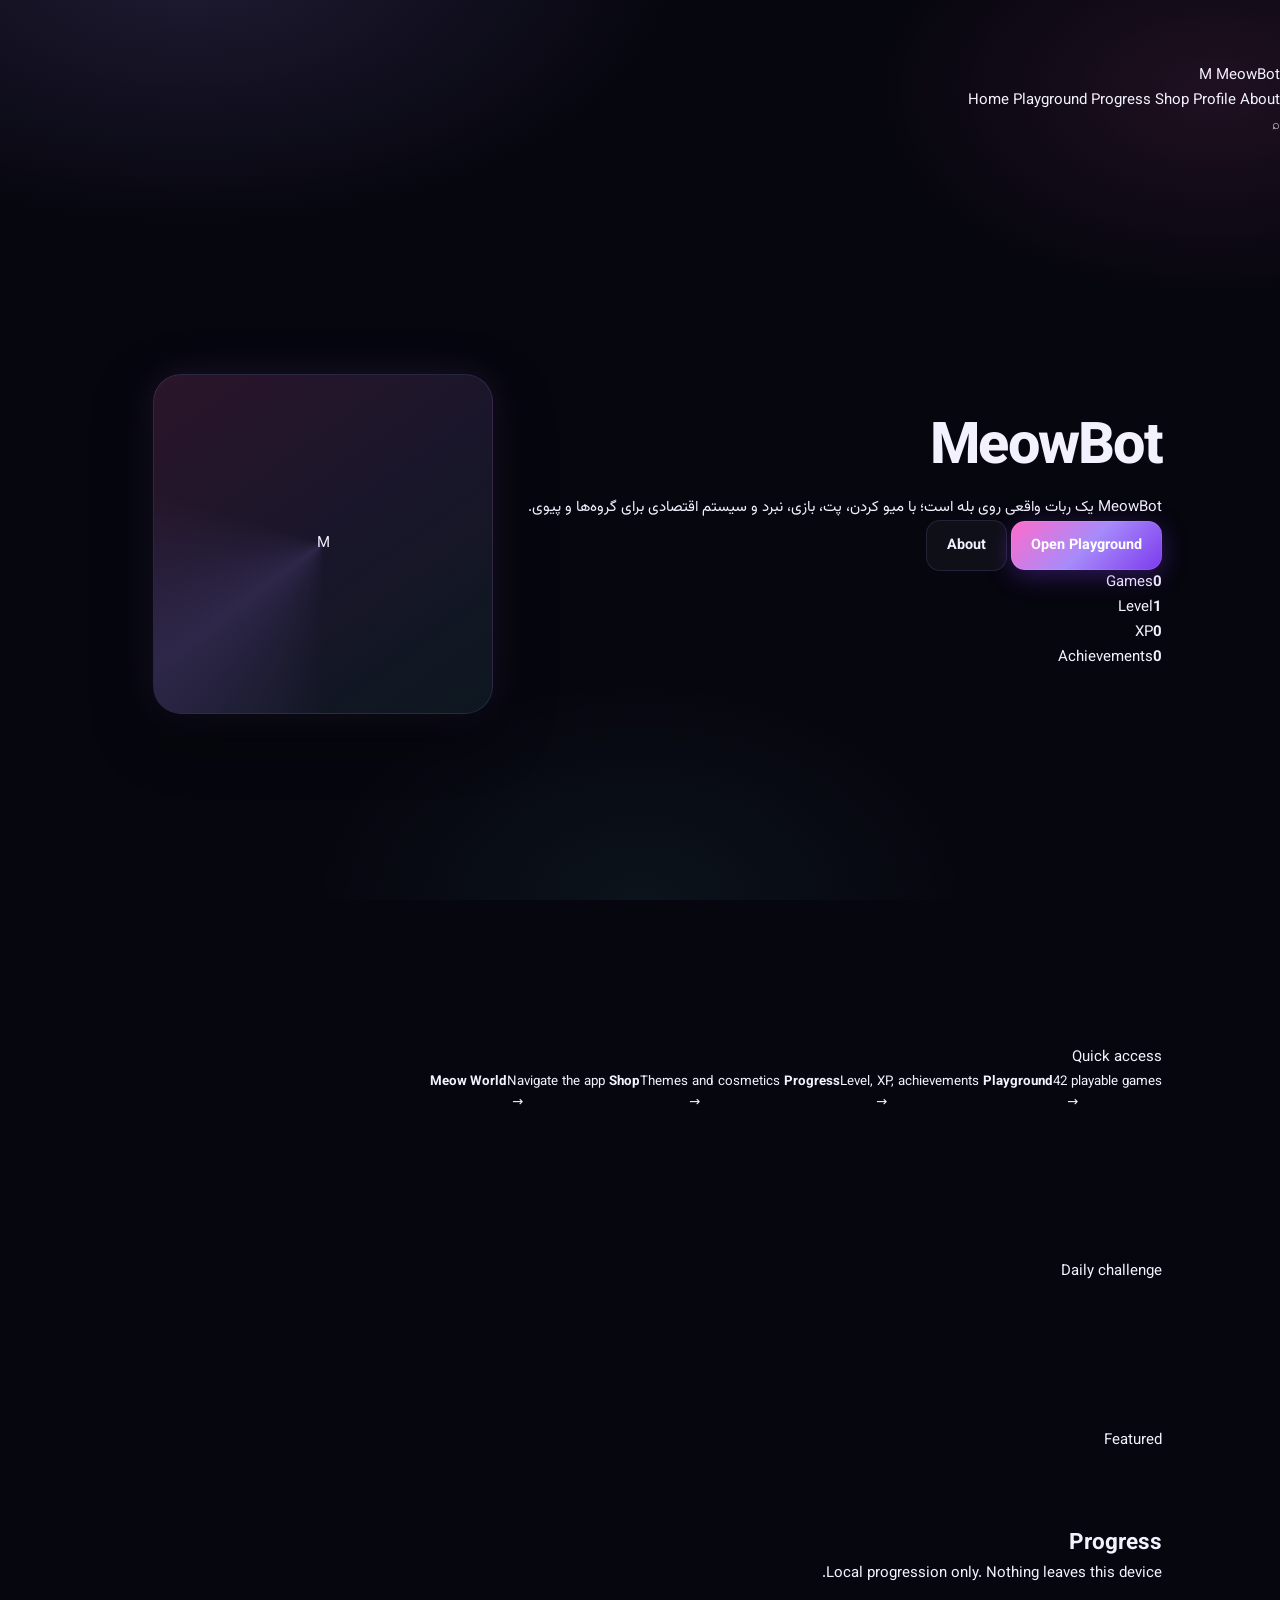
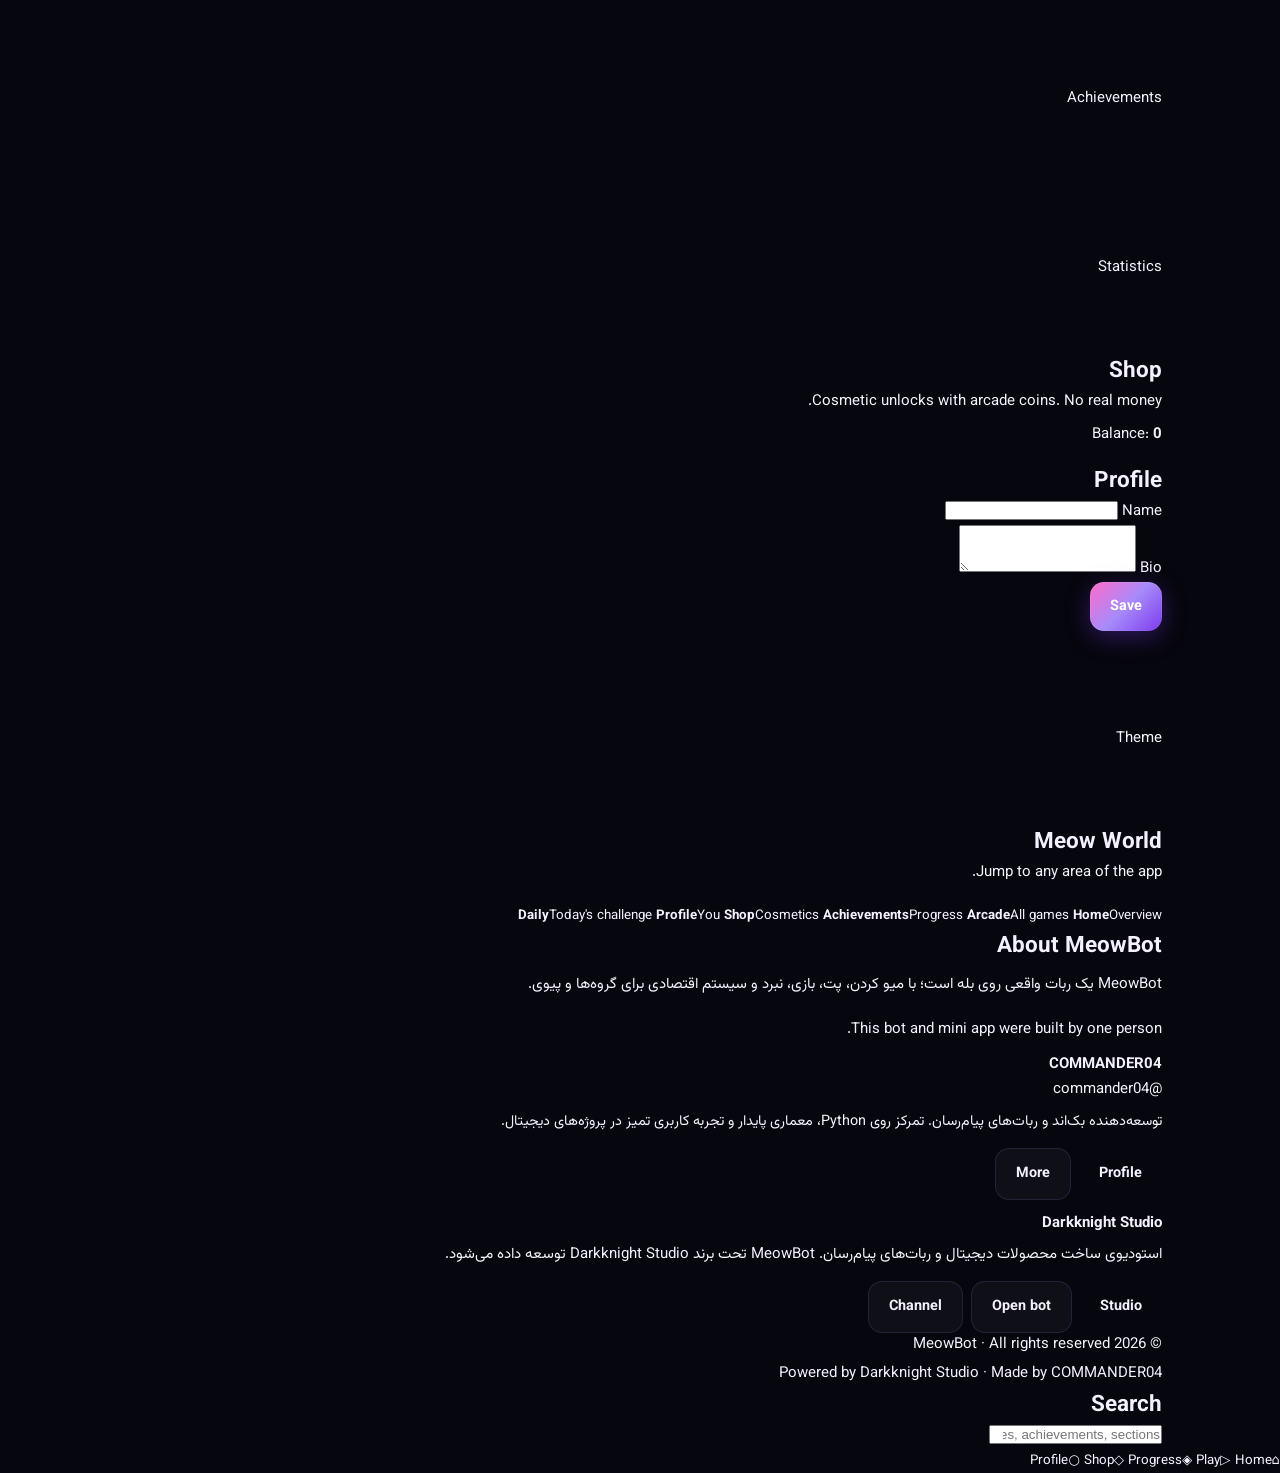
==== commit 2d2f9354: "MeowBot Mini App 2.0 — index.html" ====
--- a/index.html
+++ b/index.html
@@ -3,355 +3,214 @@
 <head>
   <meta charset="UTF-8" />
   <meta name="viewport" content="width=device-width, initial-scale=1, viewport-fit=cover" />
-  <meta name="theme-color" content="#06060e" />
-  <meta name="description" content="MeowBot — ربات اجتماعی و سرگرمی برای بله. ساخته‌شده توسط COMMANDER04 · Darkknight Studio" />
-  <meta property="og:title" content="MeowBot 🐱" />
-  <meta property="og:description" content="ربات اجتماعی و سرگرمی برای بله" />
-  <meta property="og:type" content="website" />
-  <title>MeowBot 🐱 · معرفی</title>
+  <meta name="theme-color" content="#0a0a0f" />
+  <meta name="description" content="MeowBot — arcade and progressive mini app" />
+  <meta name="mobile-web-app-capable" content="yes" />
+  <link rel="manifest" href="manifest.json" />
+  <title>MeowBot</title>
   <link rel="preconnect" href="https://fonts.googleapis.com" />
   <link rel="preconnect" href="https://fonts.gstatic.com" crossorigin />
-  <link href="https://fonts.googleapis.com/css2?family=Vazirmatn:wght@400;600;700;800&display=swap" rel="stylesheet" />
+  <link href="https://fonts.googleapis.com/css2?family=Inter:wght@400;500;600;700&family=Vazirmatn:wght@400;500;600;700&display=swap" rel="stylesheet" />
   <link rel="stylesheet" href="css/style.css" />
 </head>
 <body>
-  <div id="loader" aria-hidden="true"><div class="spin"></div></div>
-  <div id="scroll-progress" aria-hidden="true"></div>
-
-  <header class="nav" id="nav">
-    <div class="nav-inner">
-      <a href="#top" class="nav-brand">
-        <span class="mark">🐱</span>
-        <span>MeowBot</span>
-      </a>
-      <nav class="nav-links" aria-label="منو">
-        <a href="#playground">Playground</a>
-        <a href="#playground">Playground</a>
-      <a href="#about">درباره</a>
-        <a href="#features">ویژگی‌ها</a>
-        <a href="#developer">سازنده</a>
-        <a href="#studio">استودیو</a>
-        <a href="#story">مسیر</a>
-        <a href="#links">لینک‌ها</a>
+  <header class="topbar" id="topbar">
+    <div class="topbar-inner">
+      <a href="#home" class="brand" data-nav="home"><span class="brand-mark">M</span> MeowBot</a>
+      <nav class="desktop-nav" aria-label="Main">
+        <a href="#home" data-nav="home">Home</a>
+        <a href="#playground" data-nav="playground">Playground</a>
+        <a href="#progress" data-nav="progress">Progress</a>
+        <a href="#shop" data-nav="shop">Shop</a>
+        <a href="#profile" data-nav="profile">Profile</a>
+        <a href="#about" data-nav="about">About</a>
       </nav>
-      <a class="nav-cta" data-link="bot" href="#">باز کردن ربات</a>
-      <button class="nav-toggle" id="nav-toggle" aria-label="منو" type="button">
-        <span></span><span></span><span></span>
-      </button>
-    </div>
-    <div class="nav-drawer" id="nav-drawer">
-      <a href="#about">درباره</a>
-      <a href="#features">ویژگی‌ها</a>
-      <a href="#developer">سازنده</a>
-      <a href="#studio">استودیو</a>
-      <a href="#story">مسیر</a>
-      <a href="#future">آینده</a>
-      <a href="#links">لینک‌ها</a>
-      <a data-link="bot" href="#">باز کردن ربات</a>
+      <div class="top-actions">
+        <button type="button" class="icon-btn" id="btn-search" aria-label="Search">⌕</button>
+      </div>
     </div>
   </header>
 
-  <main id="top">
-    <!-- HERO -->
-    <section class="hero">
-      <div class="wrap hero-grid">
+  <main class="wrap">
+    <!-- HOME -->
+    <section class="view active" id="view-home" data-view="home">
+      <div class="hero">
         <div>
-          <div class="hero-badge reveal">🐱 MeowBot · بله</div>
-          <h1 class="reveal" style="--d:80ms"><span data-brand-name>MeowBot</span></h1>
-          <p class="hero-lead reveal" style="--d:140ms" data-brand-tag>
-            ربات اجتماعی و سرگرمی برای بله
-          </p>
-          <p class="prose reveal" style="--d:180ms;margin-bottom:22px" data-brand-desc>
-            MeowBot یک ربات واقعی روی بله است؛ با میو کردن، پت، بازی، نبرد و سیستم اقتصادی برای گروه‌ها و پیوی.
-          </p>
-          <div class="btn-row reveal" style="--d:220ms">
-            <a class="btn btn-primary" data-link="bot" href="#">باز کردن ربات</a>
-            <a class="btn btn-ghost" href="#about">آشنایی بیشتر ↓</a>
+          <h1>MeowBot</h1>
+          <p class="lede" data-brand-desc>A social entertainment bot for Bale — with an offline arcade you can play anytime.</p>
+          <div class="hero-actions">
+            <button type="button" class="btn btn-primary" data-open-playground>Open Playground</button>
+            <button type="button" class="btn btn-ghost" data-nav="about">About</button>
           </div>
-          <a class="scroll-cue reveal" style="--d:300ms" href="#about">
-            <span class="chev">↓</span>
-            اسکرول کن
-          </a>
-        </div>
-        <div class="hero-visual reveal" style="--d:160ms">
-          <span class="big">🐱</span>
-        </div>
-      </div>
-    </section>
-
-
-    <!-- PLAYGROUND TEASER -->
-    <section class="section" id="playground" style="padding-top:24px">
-      <div class="wrap">
-        <div class="pg-teaser glass reveal">
-          <span class="pg-count"><span data-game-count>40</span>+ بازی واقعی</span>
-          <h2>راستی اگه حوصلت سر رفته
-من میتونم سرگرمت کنم 😼</h2>
-          <p>فقط بزن رو این دکمه و ببین وارد چه دنیایی میشی!</p>
-          <a class="btn btn-primary" href="#" data-open-playground>🎮 وارد Meow Playground شو</a>
-        </div>
+          <div class="assist-chip" id="home-assist"></div>
+          <div class="stat-row">
+            <div><span>Games</span><strong data-stat-games>0</strong></div>
+            <div><span>Level</span><strong data-stat-level>1</strong></div>
+            <div><span>XP</span><strong data-stat-xp>0</strong></div>
+            <div><span>Achievements</span><strong data-stat-ach>0</strong></div>
+          </div>
+          <div class="xp-line"><i data-xp-bar></i></div>
+        </div>
+        <div class="hero-visual" aria-hidden="true">M</div>
+      </div>
+
+      <div class="section">
+        <div class="section-label">Quick access</div>
+        <div class="list">
+          <button type="button" class="list-row" data-open-playground>
+            <div class="meta"><strong>Playground</strong><span><span data-game-count>0</span> playable games</span></div>
+            <span class="trail">→</span>
+          </button>
+          <button type="button" class="list-row" data-nav="progress">
+            <div class="meta"><strong>Progress</strong><span>Level, XP, achievements</span></div>
+            <span class="trail">→</span>
+          </button>
+          <button type="button" class="list-row" data-nav="shop">
+            <div class="meta"><strong>Shop</strong><span>Themes and cosmetics</span></div>
+            <span class="trail">→</span>
+          </button>
+          <button type="button" class="list-row" data-nav="world">
+            <div class="meta"><strong>Meow World</strong><span>Navigate the app</span></div>
+            <span class="trail">→</span>
+          </button>
+        </div>
+      </div>
+
+      <div class="section">
+        <div class="section-label">Daily challenge</div>
+        <div class="panel" id="home-daily"></div>
+      </div>
+
+      <div class="section">
+        <div class="section-label">Featured</div>
+        <div class="panel" id="home-featured"></div>
+      </div>
+    </section>
+
+    <!-- PROGRESS -->
+    <section class="view" id="view-progress" data-view="progress">
+      <h1 class="page-title">Progress</h1>
+      <p class="lede">Local progression only. Nothing leaves this device.</p>
+      <div class="panel" style="margin-top:16px" id="progress-panel"></div>
+      <div class="section" style="margin-top:28px">
+        <div class="section-label">Achievements</div>
+        <div class="ach-grid" id="ach-grid"></div>
+      </div>
+      <div class="section">
+        <div class="section-label">Statistics</div>
+        <div class="panel" id="stats-panel"></div>
+      </div>
+    </section>
+
+    <!-- SHOP -->
+    <section class="view" id="view-shop" data-view="shop">
+      <h1 class="page-title">Shop</h1>
+      <p class="lede">Cosmetic unlocks with arcade coins. No real money.</p>
+      <p class="muted" style="margin-top:8px">Balance: <strong data-currency>0</strong></p>
+      <div class="panel" style="margin-top:16px" id="shop-list"></div>
+    </section>
+
+    <!-- PROFILE -->
+    <section class="view" id="view-profile" data-view="profile">
+      <h1 class="page-title">Profile</h1>
+      <div class="profile-head" id="profile-head"></div>
+      <div class="panel">
+        <div class="form-row">
+          <label for="pf-name">Name</label>
+          <input class="field" id="pf-name" maxlength="24" />
+        </div>
+        <div class="form-row">
+          <label for="pf-bio">Bio</label>
+          <textarea class="field" id="pf-bio" rows="3" maxlength="120"></textarea>
+        </div>
+        <button type="button" class="btn btn-primary" id="pf-save">Save</button>
+      </div>
+      <div class="section" style="margin-top:24px">
+        <div class="section-label">Theme</div>
+        <div id="theme-chips" style="display:flex;flex-wrap:wrap;gap:8px"></div>
+      </div>
+    </section>
+
+    <!-- WORLD -->
+    <section class="view" id="view-world" data-view="world">
+      <h1 class="page-title">Meow World</h1>
+      <p class="lede">Jump to any area of the app.</p>
+      <div class="world-grid" style="margin-top:18px">
+        <button type="button" class="world-tile" data-nav="home"><strong>Home</strong><span>Overview</span></button>
+        <button type="button" class="world-tile" data-open-playground><strong>Arcade</strong><span>All games</span></button>
+        <button type="button" class="world-tile" data-nav="progress"><strong>Achievements</strong><span>Progress</span></button>
+        <button type="button" class="world-tile" data-nav="shop"><strong>Shop</strong><span>Cosmetics</span></button>
+        <button type="button" class="world-tile" data-nav="profile"><strong>Profile</strong><span>You</span></button>
+        <button type="button" class="world-tile" id="world-daily"><strong>Daily</strong><span>Today's challenge</span></button>
       </div>
     </section>
 
     <!-- ABOUT -->
-    <section class="section" id="about">
-      <div class="wrap">
-        <div class="section-head reveal">
-          <span class="eyebrow">About</span>
-          <h2>درباره MeowBot</h2>
-        </div>
-        <div class="prose reveal" style="--d:80ms">
-          <p>
-            <strong>MeowBot</strong> یک ربات پیام‌رسان روی بله است که حول تجربه «میو کردن»، نگهداری پت مجازی، بازی‌های کوتاه، نبرد و اقتصاد داخل‌ربات طراحی شده.
-          </p>
-          <p>
-            هدفش این است که در گروه‌ها و چت خصوصی، تعامل ساده و سرگرم‌کننده بسازد؛ بدون پیچیدگی اضافه برای کاربر عادی.
-          </p>
-          <p>
-            پروژه به‌صورت واقعی روی زیرساخت Production (از جمله PostgreSQL و پنل مدیریت) توسعه داده می‌شود و این صفحه فقط معرفی برند و مسیر پروژه است — نه داشبورد حساب کاربری.
-          </p>
-        </div>
-      </div>
-    </section>
-
-    <!-- FEATURES -->
-    <section class="section" id="features">
-      <div class="wrap">
-        <div class="section-head reveal">
-          <span class="eyebrow">Features</span>
-          <h2>ویژگی‌های MeowBot</h2>
-          <p>بخشی از قابلیت‌هایی که در خود ربات فعال‌اند یا در مسیر توسعه قرار دارند.</p>
-        </div>
-        <div class="grid-3">
-          <article class="feat-card glass reveal" data-stagger="0">
-            <div class="ico">🤖</div>
-            <h3>هسته ربات</h3>
-            <p>میو کردن در گروه و پیوی، پاسخ‌های متنوع، کول‌داون و امتیاز فصلی.</p>
-          </article>
-          <article class="feat-card glass reveal" data-stagger="1">
-            <div class="ico">🐾</div>
-            <h3>سیستم پت</h3>
-            <p>نام‌گذاری، غذا، بازی، خواب و فروشگاه آیتم با دوام محدود.</p>
-          </article>
-          <article class="feat-card glass reveal" data-stagger="2">
-            <div class="ico">🪙</div>
-            <h3>اقتصاد</h3>
-            <p>سکه و امتیاز سراسری، فروشگاه، پاداش بازی و نبرد.</p>
-          </article>
-          <article class="feat-card glass reveal" data-stagger="3">
-            <div class="ico">🎮</div>
-            <h3>سرگرمی</h3>
-            <p>بازی‌های کوتاه داخل ربات با جایزه زمان‌بندی‌شده.</p>
-          </article>
-          <article class="feat-card glass reveal" data-stagger="4">
-            <div class="ico">⚔️</div>
-            <h3>نبرد</h3>
-            <p>مچ‌میکینگ صف و چالش در گروه با کول‌داون.</p>
-          </article>
-          <article class="feat-card glass reveal" data-stagger="5">
-            <div class="ico">🛡</div>
-            <h3>مدیریت</h3>
-            <p>پنل Owner/Admin، تیکت، گزارش باگ، نقش‌ها و لاگ فعالیت.</p>
-          </article>
-          <article class="feat-card glass reveal" data-stagger="6">
-            <div class="ico">📅</div>
-            <h3>ایونت و فصل</h3>
-            <p>ضریب XP/سکه موقت و رتبه‌بندی گروهی و جهانی.</p>
-          </article>
-          <article class="feat-card glass reveal" data-stagger="7">
-            <div class="ico">👥</div>
-            <h3>گروه و اجتماعی</h3>
-            <p>تنظیمات گروه توسط ادمین‌ها، رنکینگ جدا و گروه جهانی میو.</p>
-          </article>
-          <article class="feat-card glass reveal" data-stagger="8">
-            <div class="ico">✨</div>
-            <h3>آینده</h3>
-            <p>اتصال عمیق‌تر Mini App به Backend و قابلیت‌های جدید.</p>
-            <span class="tag">Coming Soon</span>
-          </article>
-        </div>
-      </div>
-    </section>
-
-    <!-- DEVELOPER -->
-    <section class="section" id="developer">
-      <div class="wrap">
-        <div class="section-head reveal">
-          <span class="eyebrow">Creator</span>
-          <h2>درباره سازنده</h2>
-        </div>
-        <p class="solo-quote reveal">این ربات و مینی‌اپ فقط به دست ۱ نفر ساخته شده.</p>
-        <div class="dev-card glass reveal" style="--d:100ms">
-          <div class="dev-avatar">C</div>
-          <div class="dev-meta">
-            <h3 data-dev-name>COMMANDER04</h3>
-            <div class="user" data-dev-user>@commander04</div>
-            <p class="bio" data-dev-bio>
-              توسعه‌دهنده بک‌اند و ربات‌های پیام‌رسان. تمرکز روی Python، معماری پایدار و تجربه کاربری تمیز در پروژه‌های دیجیتال.
-            </p>
-            <div class="btn-row" style="margin-top:14px">
-              <a class="btn btn-primary" data-link="developerProfile" href="#">باز کردن پروفایل</a>
-              <a class="btn btn-ghost" data-link="developerPv" href="#">باز کردن در PV</a>
-              <a class="btn btn-ghost" data-link="developerMore" href="#">بیشتر</a>
-            </div>
-          </div>
-        </div>
-      </div>
-    </section>
-
-    <!-- STUDIO -->
-    <section class="section studio-section" id="studio">
-      <div class="wrap">
-        <div class="section-head reveal">
-          <span class="eyebrow">Brand</span>
-          <h2>قدرت گرفته از Darkknight Studio</h2>
-        </div>
-        <div class="studio-card glass reveal">
-          <div class="studio-top">
-            <div class="studio-logo">⚔️</div>
-            <div>
-              <h3 data-studio-name>Darkknight Studio</h3>
-              <div class="sub" data-studio-tag>قدرت گرفته از Darkknight Studio</div>
-            </div>
-          </div>
-          <p class="desc" data-studio-desc>
-            استودیوی ساخت محصولات دیجیتال و ربات‌های پیام‌رسان. MeowBot زیر چتر این برند توسعه داده می‌شود.
-          </p>
-          <div class="btn-row">
-            <a class="btn btn-primary" data-link="studioJoin" href="#">عضویت / Join</a>
-            <a class="btn btn-ghost" data-link="studio" href="#">صفحه رسمی</a>
-          </div>
-        </div>
-      </div>
-    </section>
-
-    <!-- STORY -->
-    <section class="section" id="story">
-      <div class="wrap">
-        <div class="section-head reveal">
-          <span class="eyebrow">Timeline</span>
-          <h2>مسیر پروژه</h2>
-        </div>
-        <div class="timeline">
-          <div class="tl-item reveal">
-            <div class="tl-dot"></div>
-            <h4>شروع پروژه</h4>
-            <p>ایده ربات اجتماعی حول میو و تعامل گروهی روی بله شکل گرفت.</p>
-          </div>
-          <div class="tl-item reveal" style="--d:80ms">
-            <div class="tl-dot"></div>
-            <h4>ساخت MeowBot</h4>
-            <p>هسته ربات، امتیاز، گروه‌ها و پاسخ‌های میو پیاده‌سازی شد.</p>
-          </div>
-          <div class="tl-item reveal" style="--d:140ms">
-            <div class="tl-dot"></div>
-            <h4>توسعه قابلیت‌ها</h4>
-            <p>پت، فروشگاه، نبرد، بازی، ایونت، پنل ادمین و PostgreSQL اضافه شدند.</p>
-          </div>
-          <div class="tl-item reveal" style="--d:200ms">
-            <div class="tl-dot"></div>
-            <h4>ساخت Mini App</h4>
-            <p>صفحه معرفی رسمی برند و مسیر توسعه پروژه.</p>
-          </div>
-          <div class="tl-item reveal" style="--d:260ms">
-            <div class="tl-dot"></div>
-            <h4>توسعه آینده</h4>
-            <p>اتصال عمیق‌تر وب‌اپ به Backend و ادامه بهبود تجربه داخل ربات.</p>
-          </div>
-        </div>
-      </div>
-    </section>
-
-    <!-- FUTURE -->
-    <section class="section" id="future">
-      <div class="wrap">
-        <div class="section-head reveal">
-          <span class="eyebrow">Roadmap</span>
-          <h2>آینده MeowBot</h2>
-          <p>ایده‌هایی که در صف توسعه‌اند — هنوز به‌عنوان قابلیت زنده ادعا نمی‌شوند.</p>
-        </div>
-        <div class="grid-3">
-          <article class="feat-card glass reveal" data-stagger="0">
-            <div class="ico">🔗</div>
-            <h3>همگام‌سازی وب‌اپ</h3>
-            <p>نمایش موجودی و آمار واقعی از همان دیتابیس ربات.</p>
-            <span class="tag">Coming Soon</span>
-          </article>
-          <article class="feat-card glass reveal" data-stagger="1">
-            <div class="ico">🎨</div>
-            <h3>تم و کاستوم پت</h3>
-            <p>ظاهر و اسکین‌های بیشتر برای پیشی.</p>
-            <span class="tag">Coming Soon</span>
-          </article>
-          <article class="feat-card glass reveal" data-stagger="2">
-            <div class="ico">📣</div>
-            <h3>ایونت‌های فصلی بزرگ‌تر</h3>
-            <p>رویدادهای زمان‌دار با جوایز و رتبه‌بندی ویژه.</p>
-            <span class="tag">Coming Soon</span>
-          </article>
-        </div>
-      </div>
-    </section>
-
-    <!-- LINKS -->
-    <section class="section" id="links">
-      <div class="wrap">
-        <div class="section-head reveal">
-          <span class="eyebrow">Links</span>
-          <h2>لینک‌های رسمی</h2>
-        </div>
-        <div class="link-grid" id="social-grid"></div>
-      </div>
-    </section>
-
-    <!-- CTA -->
-    <section class="section" id="cta">
-      <div class="wrap">
-        <div class="cta-band glass reveal">
-          <h2>آماده‌ای MeowBot رو امتحان کنی؟</h2>
-          <p>وارد بله شو و ربات را در پیوی یا گروه باز کن.</p>
-          <a class="btn btn-primary" data-link="bot" href="#">باز کردن MeowBot</a>
-        </div>
+    <section class="view" id="view-about" data-view="about">
+      <h1 class="page-title">About MeowBot</h1>
+      <p class="lede" style="margin-top:8px" data-brand-desc></p>
+      <div class="panel" style="margin-top:20px">
+        <p class="muted" style="margin-bottom:10px">This bot and mini app were built by one person.</p>
+        <strong data-dev-name>COMMANDER04</strong>
+        <p class="muted" data-dev-user>@commander04</p>
+        <p style="margin-top:8px;font-size:0.9rem" data-dev-bio></p>
+        <div style="margin-top:14px;display:flex;flex-wrap:wrap;gap:8px">
+          <a class="btn btn-sm" data-link="developerProfile" href="#">Profile</a>
+          <a class="btn btn-sm btn-ghost" data-link="developerMore" href="#">More</a>
+        </div>
+      </div>
+      <div class="panel" style="margin-top:12px">
+        <strong data-studio-name>Darkknight Studio</strong>
+        <p class="muted" style="margin-top:6px" data-studio-desc></p>
+        <div style="margin-top:14px;display:flex;flex-wrap:wrap;gap:8px">
+          <a class="btn btn-sm" data-link="studio" href="#">Studio</a>
+          <a class="btn btn-sm btn-ghost" data-link="bot" href="#">Open bot</a>
+          <a class="btn btn-sm btn-ghost" data-link="officialChannel" href="#">Channel</a>
+        </div>
+      </div>
+      <div class="footer-mini">
+        <p>© 2026 MeowBot · All rights reserved</p>
+        <p style="margin-top:4px">Powered by Darkknight Studio · Made by COMMANDER04</p>
+      </div>
+    </section>
+
+    <!-- SEARCH -->
+    <section class="view" id="view-search" data-view="search">
+      <h1 class="page-title">Search</h1>
+      <div class="search-panel">
+        <input type="search" class="field" id="global-search" placeholder="Games, achievements, sections…" />
+        <div class="search-results list" id="search-results"></div>
       </div>
     </section>
   </main>
 
-  <footer class="footer">
-    <div class="wrap footer-grid">
-      <div>
-        <div class="brand">MeowBot 🐱</div>
-        <p>Powered by Darkknight Studio</p>
-        <p style="margin-top:6px">Made with ❤️ by COMMANDER04</p>
-        <p style="margin-top:10px;font-size:.78rem;opacity:.9">© 2026 MeowBot — تمامی حقوق محفوظ است. بازنشر یا استفاده تجاری بدون مجوز ممنوع است.</p>
-      </div>
-      <div>
-        <h5>محصول</h5>
-        <a data-link="bot" href="#">MeowBot</a>
-        <a href="#features">ویژگی‌ها</a>
-        <a href="#future">آینده</a>
-      </div>
-      <div>
-        <h5>ارتباط</h5>
-        <a data-link="developerProfile" href="#">سازنده</a>
-        <a data-link="studio" href="#">Darkknight Studio</a>
-        <a data-link="officialChannel" href="#">کانال رسمی</a>
-      </div>
+  <nav class="bottom-nav" aria-label="App">
+    <div class="bottom-nav-inner">
+      <button type="button" class="nav-item active" data-nav="home"><span class="ni">⌂</span>Home</button>
+      <button type="button" class="nav-item" data-open-playground><span class="ni">▷</span>Play</button>
+      <button type="button" class="nav-item" data-nav="progress"><span class="ni">◈</span>Progress</button>
+      <button type="button" class="nav-item" data-nav="shop"><span class="ni">◇</span>Shop</button>
+      <button type="button" class="nav-item" data-nav="profile"><span class="ni">○</span>Profile</button>
     </div>
-    <div class="wrap footer-bottom">
-      <span>© 2026 MeowBot · All rights reserved</span>
-      <span>کلیه حقوق این پروژه محفوظ است</span>
-    </div>
-  </footer>
+  </nav>
 
   <div id="pg-overlay" aria-hidden="true"><div id="pg-view"></div></div>
-
-  <button type="button" id="to-top" aria-label="بالای صفحه">↑</button>
+  <button type="button" id="to-top" aria-label="Top">↑</button>
 
   <script src="js/config.js"></script>
   <script src="js/storage.js"></script>
+  <script src="js/themes.js"></script>
   <script src="js/achievements.js"></script>
+  <script src="js/daily.js"></script>
+  <script src="js/shop.js"></script>
+  <script src="js/assistant.js"></script>
   <script src="js/games.js"></script>
   <script src="js/playground.js"></script>
   <script src="js/app.js"></script>
+  <script>
+    if ("serviceWorker" in navigator) {
+      navigator.serviceWorker.register("sw.js").catch(function () {});
+    }
+  </script>
 </body>
 </html>
--- a/css/style.css
+++ b/css/style.css
@@ -525,3 +525,338 @@
   position: absolute; width: 1px; height: 1px; padding: 0; margin: -1px;
   overflow: hidden; clip: rect(0,0,0,0); border: 0;
 }
+
+/* =========================================================
+   Meow Playground
+   ========================================================= */
+.pg-teaser {
+  padding: 28px 22px;
+  text-align: center;
+  position: relative;
+  overflow: hidden;
+  border-color: rgba(255,107,203,.28);
+  background: linear-gradient(160deg, rgba(255,107,203,.1), rgba(124,58,237,.12));
+}
+.pg-teaser h2 {
+  font-size: clamp(1.2rem, 4vw, 1.6rem);
+  font-weight: 800;
+  margin-bottom: 10px;
+  white-space: pre-line;
+  line-height: 1.45;
+}
+.pg-teaser p { color: var(--muted); margin-bottom: 18px; font-size: .9rem; }
+.pg-teaser .pg-count {
+  display: inline-block; margin-bottom: 14px; font-size: .75rem; font-weight: 700;
+  padding: 4px 10px; border-radius: 999px;
+  background: rgba(167,139,250,.15); color: var(--violet); border: 1px solid var(--border);
+}
+
+#pg-overlay {
+  position: fixed; inset: 0; z-index: 400;
+  background: rgba(4,4,12,.88);
+  backdrop-filter: blur(12px); -webkit-backdrop-filter: blur(12px);
+  opacity: 0; visibility: hidden; pointer-events: none;
+  transition: opacity .35s var(--ease), visibility .35s;
+  display: flex; flex-direction: column;
+}
+#pg-overlay.open {
+  opacity: 1; visibility: visible; pointer-events: auto;
+}
+#pg-view {
+  flex: 1; overflow-y: auto; -webkit-overflow-scrolling: touch;
+  max-width: 720px; width: 100%; margin: 0 auto;
+  padding: 12px 14px calc(20px + var(--safe-b));
+  animation: pgIn .4s var(--ease);
+}
+@keyframes pgIn {
+  from { opacity: 0; transform: scale(.96); filter: blur(6px); }
+  to { opacity: 1; transform: scale(1); filter: blur(0); }
+}
+
+.pg-hub-head {
+  display: flex; justify-content: space-between; align-items: flex-start; gap: 12px;
+  margin-bottom: 16px;
+}
+.pg-hub-head h2 {
+  font-size: 1.25rem; font-weight: 800;
+  background: linear-gradient(90deg,#fff,#f0abfc,#67e8f9);
+  -webkit-background-clip: text; background-clip: text; color: transparent;
+}
+.pg-hub-head p { color: var(--muted); font-size: .85rem; }
+.pg-hub-actions { display: flex; gap: 6px; }
+.pg-icon-btn {
+  width: 40px; height: 40px; border-radius: 12px;
+  background: rgba(255,255,255,.06); border: 1px solid var(--border);
+  display: grid; place-items: center; font-size: 1rem;
+}
+.pg-icon-btn:active { transform: scale(.94); }
+
+.pg-cats {
+  display: flex; gap: 8px; overflow-x: auto; padding-bottom: 10px;
+  margin-bottom: 12px; -webkit-overflow-scrolling: touch;
+  scrollbar-width: none;
+}
+.pg-cats::-webkit-scrollbar { display: none; }
+.pg-cat {
+  flex-shrink: 0; padding: 8px 14px; border-radius: 999px; font-size: .78rem; font-weight: 700;
+  background: rgba(255,255,255,.04); border: 1px solid var(--border); color: var(--muted);
+}
+.pg-cat.active {
+  color: #fff;
+  background: linear-gradient(135deg, rgba(255,107,203,.3), rgba(167,139,250,.35));
+  border-color: rgba(167,139,250,.4);
+  box-shadow: 0 0 16px rgba(167,139,250,.2);
+}
+
+.pg-grid {
+  display: grid; gap: 10px;
+  grid-template-columns: 1fr;
+}
+@media (min-width: 520px) {
+  .pg-grid { grid-template-columns: 1fr 1fr; }
+}
+.pg-card {
+  display: flex; align-items: center; gap: 12px; text-align: right;
+  padding: 14px; border-radius: 16px;
+  background: var(--glass); border: 1px solid var(--border);
+  backdrop-filter: blur(12px);
+  transition: transform .2s, border-color .2s, box-shadow .25s;
+  width: 100%; color: inherit;
+}
+.pg-card:active { transform: scale(.98); }
+.pg-card:hover {
+  border-color: var(--border-hover);
+  box-shadow: 0 0 24px rgba(167,139,250,.12);
+}
+.pg-card-ico {
+  width: 48px; height: 48px; border-radius: 14px; flex-shrink: 0;
+  display: grid; place-items: center; font-size: 1.4rem;
+  background: rgba(167,139,250,.12);
+}
+.pg-card-body { flex: 1; min-width: 0; }
+.pg-card-body strong { display: block; font-size: .95rem; margin-bottom: 2px; }
+.pg-card-body span { display: block; font-size: .72rem; color: var(--muted); }
+.pg-card-body em { display: block; font-size: .72rem; font-style: normal; color: var(--gold); margin-top: 4px; }
+.pg-play-tag {
+  font-size: .65rem; font-weight: 800; letter-spacing: .04em;
+  padding: 6px 10px; border-radius: 10px;
+  background: linear-gradient(135deg, #ff6bcb, #8b5cf6); color: #fff;
+}
+
+.pg-game-bar {
+  display: flex; align-items: center; justify-content: space-between;
+  margin-bottom: 12px; gap: 8px;
+}
+.pg-game-title { font-weight: 800; font-size: .95rem; }
+.pg-game-root {
+  min-height: 280px;
+  border-radius: 18px;
+  background: rgba(0,0,0,.25);
+  border: 1px solid var(--border);
+  padding: 14px;
+}
+
+.pg-hud {
+  text-align: center; font-weight: 700; font-size: .9rem;
+  margin-bottom: 10px; color: var(--cyan);
+}
+.pg-stage { text-align: center; }
+.pg-hint { color: var(--muted); margin-bottom: 12px; font-size: .9rem; }
+.pg-btn {
+  display: inline-flex; align-items: center; justify-content: center;
+  padding: 12px 16px; margin: 4px; border-radius: 12px; font-weight: 700; font-size: .9rem;
+  background: rgba(255,255,255,.08); border: 1px solid var(--border); color: var(--text);
+  min-width: 64px;
+}
+.pg-btn:active { transform: scale(.96); }
+.pg-btn-primary {
+  background: linear-gradient(135deg, #ff6bcb, #8b5cf6);
+  border: none; color: #fff;
+}
+.pg-big-tap, .pg-meow-btn {
+  width: min(200px, 70vw); height: min(200px, 70vw);
+  border-radius: 50%;
+  font-size: 3rem; font-weight: 800;
+  background: linear-gradient(145deg, rgba(255,107,203,.25), rgba(167,139,250,.3));
+  border: 2px solid rgba(255,107,203,.4);
+  box-shadow: 0 0 30px rgba(255,107,203,.25);
+  color: #fff; margin: 12px auto; display: grid; place-items: center;
+}
+.pg-big-tap.pulse, .pg-meow-btn.pulse { transform: scale(1.06); }
+.pg-timer { font-size: 2.5rem; font-weight: 800; margin: 20px 0; font-variant-numeric: tabular-nums; }
+.pg-color-btn {
+  width: 64px; height: 64px; border-radius: 16px; margin: 6px;
+  border: 2px solid rgba(255,255,255,.2);
+}
+.pg-field {
+  position: relative; height: 260px; border-radius: 14px;
+  background: rgba(0,0,0,.2); overflow: hidden;
+}
+.pg-target {
+  position: absolute; width: 56px; height: 56px; border-radius: 50%;
+  background: rgba(255,107,203,.25); border: 2px solid rgba(255,107,203,.5);
+  font-size: 1.5rem; display: grid; place-items: center; transform: translate(-50%,-50%);
+}
+.pg-target.small { width: 44px; height: 44px; font-size: 1.2rem; }
+.pg-fall {
+  position: absolute; top: 0; font-size: 1.6rem; background: none; border: none;
+}
+.pg-player {
+  position: absolute; bottom: 8%; left: 50%; transform: translateX(-50%);
+  font-size: 1.8rem; transition: left .1s linear;
+}
+.pg-obstacle {
+  position: absolute; top: 0; font-size: 1.2rem; color: var(--violet);
+}
+.pg-mem-grid {
+  display: grid; grid-template-columns: repeat(4, 1fr); gap: 8px;
+}
+.pg-mem-card {
+  aspect-ratio: 1; border-radius: 12px; font-size: 1.3rem;
+  background: rgba(167,139,250,.15); border: 1px solid var(--border);
+  display: grid; place-items: center;
+}
+.pg-mem-card.open, .pg-mem-card.done {
+  background: rgba(255,107,203,.2); border-color: rgba(255,107,203,.4);
+}
+.pg-input, .pg-textarea {
+  width: 100%; max-width: 280px; margin: 8px auto; display: block;
+  padding: 12px; border-radius: 12px;
+  background: rgba(0,0,0,.35); border: 1px solid var(--border); color: #fff;
+  font-family: inherit; font-size: 1rem; text-align: center;
+}
+.pg-textarea { text-align: right; }
+.pg-big-num { font-size: 2rem; font-weight: 800; margin: 16px 0; }
+.pg-math-opts {
+  display: flex; flex-wrap: wrap; gap: 8px; justify-content: center; margin-top: 12px;
+}
+.pg-pattern {
+  display: grid; grid-template-columns: 1fr 1fr; gap: 12px; max-width: 240px; margin: 0 auto;
+}
+.pg-pat-btn {
+  aspect-ratio: 1; border-radius: 16px; border: 2px solid rgba(255,255,255,.15);
+  opacity: .85; transition: opacity .15s, transform .15s;
+}
+.pg-pat-btn.flash { opacity: 1; transform: scale(1.06); box-shadow: 0 0 20px rgba(255,255,255,.3); }
+.pg-sudoku {
+  display: grid; grid-template-columns: repeat(4, 1fr); gap: 6px; max-width: 240px; margin: 0 auto 12px;
+}
+.pg-sudoku-cell {
+  aspect-ratio: 1; text-align: center; font-size: 1.1rem; font-weight: 700;
+  border-radius: 10px; background: rgba(0,0,0,.3); border: 1px solid var(--border); color: #fff;
+}
+.pg-sudoku-cell.fixed { background: rgba(167,139,250,.2); }
+.pg-mine-grid {
+  display: grid; grid-template-columns: repeat(6, 1fr); gap: 4px; max-width: 280px; margin: 0 auto;
+}
+.pg-mine-cell {
+  aspect-ratio: 1; border-radius: 8px; font-size: .85rem; font-weight: 700;
+  background: rgba(167,139,250,.15); border: 1px solid var(--border); color: #fff;
+}
+.pg-mine-cell.open { background: rgba(0,0,0,.35); }
+.pg-word { font-size: 1.4rem; letter-spacing: .2em; font-weight: 800; margin: 12px 0; text-align: center; }
+.pg-keys { display: flex; flex-wrap: wrap; gap: 4px; justify-content: center; }
+.pg-key {
+  width: 32px; height: 36px; border-radius: 8px; font-size: .75rem; font-weight: 700;
+  background: rgba(255,255,255,.08); border: 1px solid var(--border); color: #fff;
+}
+.pg-key:disabled { opacity: .35; }
+.pg-canvas {
+  display: block; margin: 0 auto; max-width: 100%; border-radius: 12px;
+  background: #0c0c18; touch-action: none;
+}
+.pg-dpad { text-align: center; margin-top: 10px; }
+.pg-dpad button {
+  width: 48px; height: 40px; margin: 3px; border-radius: 10px;
+  background: rgba(167,139,250,.2); border: 1px solid var(--border); color: #fff; font-size: 1rem;
+}
+.pg-coin { font-size: 4rem; margin: 20px 0; transition: transform .8s; }
+.pg-coin.spin { transform: rotateY(720deg); }
+
+.pg-result { text-align: center; padding: 24px 12px; }
+.pg-result-msg { color: var(--muted); margin-bottom: 8px; }
+.pg-new-record {
+  display: inline-block; margin-bottom: 12px; padding: 8px 14px; border-radius: 12px;
+  background: linear-gradient(135deg, rgba(251,191,36,.2), rgba(255,107,203,.2));
+  border: 1px solid rgba(251,191,36,.4); font-weight: 800; color: var(--gold);
+  animation: pgIn .5s var(--ease);
+}
+.pg-result h2 { font-size: 1.5rem; margin-bottom: 16px; }
+.pg-result-stats {
+  display: grid; grid-template-columns: 1fr 1fr; gap: 10px; margin-bottom: 18px;
+}
+.pg-result-stats div {
+  padding: 12px; border-radius: 14px; background: rgba(255,255,255,.04); border: 1px solid var(--border);
+}
+.pg-result-stats span { display: block; font-size: .72rem; color: var(--muted); }
+.pg-result-stats strong { font-size: 1.2rem; }
+.pg-result-actions { display: flex; flex-wrap: wrap; gap: 8px; justify-content: center; }
+.pg-unlocks { margin-bottom: 16px; }
+.pg-ach-unlock {
+  padding: 10px; margin: 6px 0; border-radius: 12px;
+  background: rgba(52,211,153,.1); border: 1px solid rgba(52,211,153,.3);
+  animation: pgIn .45s var(--ease);
+}
+.pg-ach-unlock small { display: block; color: var(--muted); font-size: .75rem; }
+
+.pg-stats-panel { padding-bottom: 24px; }
+.pg-stats-grid {
+  display: grid; grid-template-columns: 1fr 1fr; gap: 10px; margin-bottom: 16px;
+}
+.pg-stat {
+  padding: 14px; border-radius: 14px;
+  background: var(--glass); border: 1px solid var(--border);
+}
+.pg-stat span { display: block; font-size: .72rem; color: var(--muted); }
+.pg-stat strong { font-size: 1.1rem; }
+.pg-sub { font-size: .9rem; margin-bottom: 10px; color: var(--muted); }
+.pg-ach-list { display: grid; gap: 8px; }
+.pg-ach {
+  padding: 12px; border-radius: 12px; opacity: .45;
+  background: rgba(255,255,255,.03); border: 1px solid var(--border);
+}
+.pg-ach.on {
+  opacity: 1;
+  border-color: rgba(52,211,153,.35);
+  background: rgba(52,211,153,.08);
+}
+.pg-ach small { display: block; color: var(--muted); font-size: .75rem; }
+.pg-toast {
+  position: fixed; bottom: 80px; left: 50%; transform: translateX(-50%);
+  z-index: 500; padding: 10px 16px; border-radius: 12px;
+  background: rgba(20,20,40,.95); border: 1px solid var(--border); font-size: .85rem;
+}
+.pg-empty { text-align: center; color: var(--muted); padding: 24px; }
+
+.reaction-stage {
+  min-height: 220px; border-radius: 16px; display: grid; place-items: center;
+  background: #7f1d1d; transition: background .2s;
+}
+.reaction-stage.go { background: #166534; }
+.reaction-stage.early { background: #92400e; }
+
+.pg-basket {
+  position: absolute;
+  bottom: 4%;
+  left: 50%;
+  transform: translateX(-50%);
+  font-size: 2.2rem;
+  z-index: 5;
+  transition: left .05s linear;
+  filter: drop-shadow(0 4px 8px rgba(0,0,0,.4));
+  pointer-events: none;
+}
+.falling-field { cursor: crosshair; }
+.pg-fall {
+  position: absolute;
+  top: 0;
+  transform: translateX(-50%);
+  font-size: 1.7rem;
+  z-index: 2;
+  pointer-events: none;
+}
+
+.pg-ach-unlock.soft {
+  background: rgba(167,139,250,.1);
+  border-color: rgba(167,139,250,.3);
+}
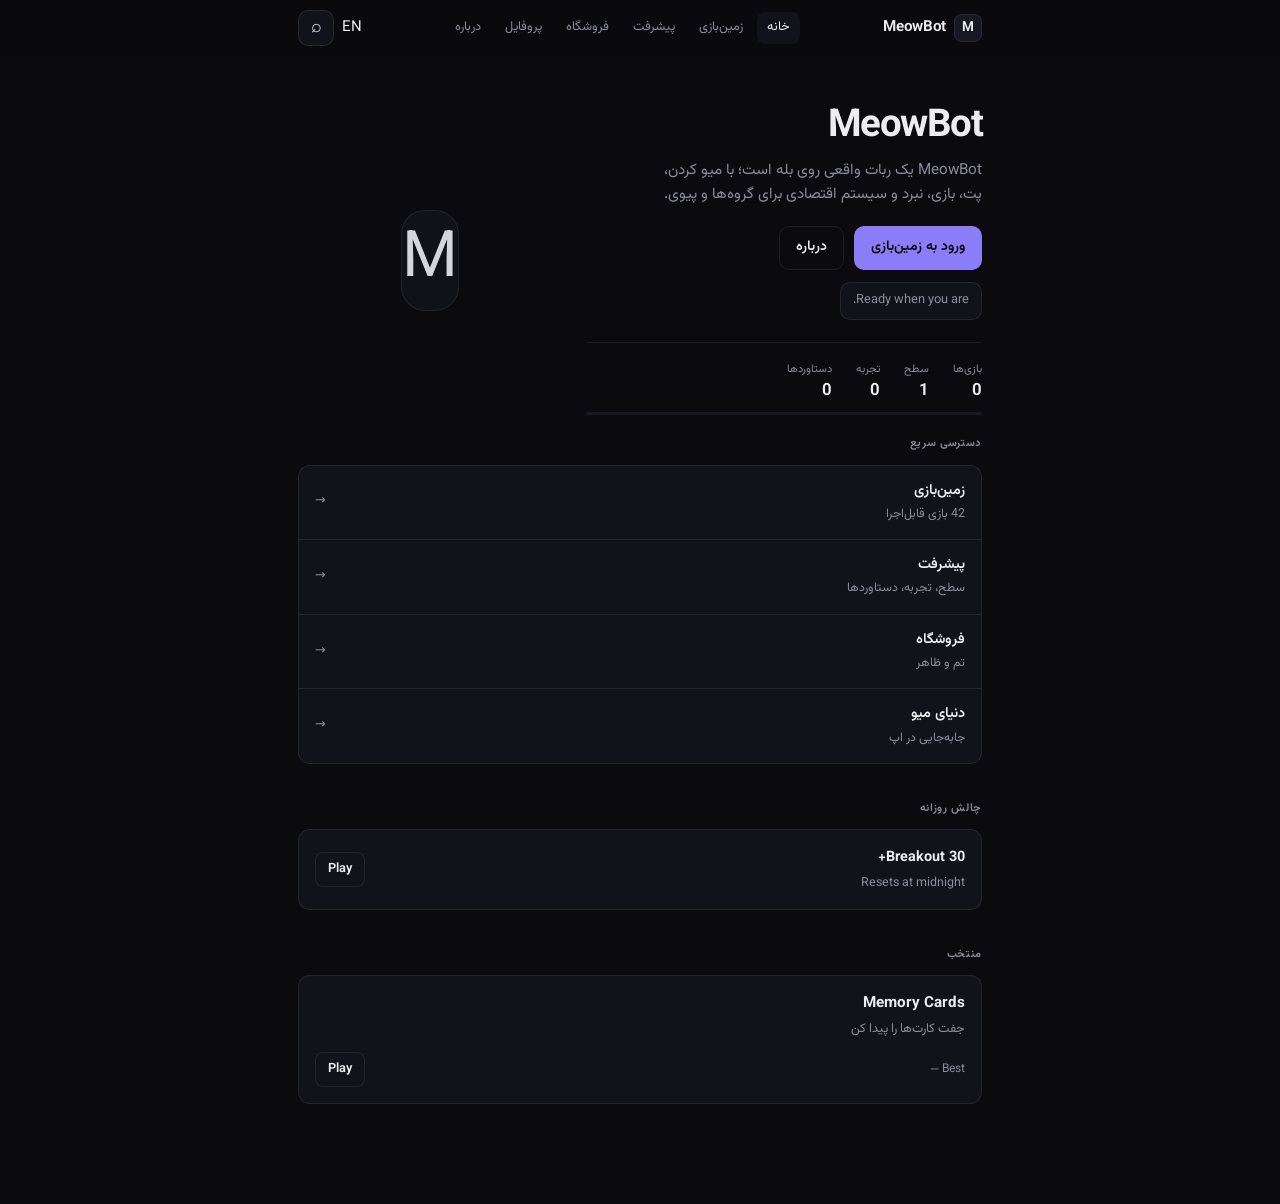
==== commit 94882ab7: "i18n FA default + bottom nav polish — index.html" ====
--- a/index.html
+++ b/index.html
@@ -18,15 +18,16 @@
     <div class="topbar-inner">
       <a href="#home" class="brand" data-nav="home"><span class="brand-mark">M</span> MeowBot</a>
       <nav class="desktop-nav" aria-label="Main">
-        <a href="#home" data-nav="home">Home</a>
-        <a href="#playground" data-nav="playground">Playground</a>
-        <a href="#progress" data-nav="progress">Progress</a>
-        <a href="#shop" data-nav="shop">Shop</a>
-        <a href="#profile" data-nav="profile">Profile</a>
-        <a href="#about" data-nav="about">About</a>
+        <a href="#home" data-nav="home" data-i18n="nav_home">خانه</a>
+        <a href="#playground" data-nav="playground" data-i18n="nav_playground">زمین‌بازی</a>
+        <a href="#progress" data-nav="progress" data-i18n="nav_progress">پیشرفت</a>
+        <a href="#shop" data-nav="shop" data-i18n="nav_shop">فروشگاه</a>
+        <a href="#profile" data-nav="profile" data-i18n="nav_profile">پروفایل</a>
+        <a href="#about" data-nav="about" data-i18n="nav_about">درباره</a>
       </nav>
       <div class="top-actions">
-        <button type="button" class="icon-btn" id="btn-search" aria-label="Search">⌕</button>
+        <button type="button" class="lang-toggle" id="btn-lang" title="Language">EN</button>
+        <button type="button" class="icon-btn" id="btn-search" data-i18n-aria="nav_search" aria-label="جستجو">⌕</button>
       </div>
     </div>
   </header>
@@ -37,17 +38,17 @@
       <div class="hero">
         <div>
           <h1>MeowBot</h1>
-          <p class="lede" data-brand-desc>A social entertainment bot for Bale — with an offline arcade you can play anytime.</p>
+          <p class="lede" data-i18n="hero_lede" data-brand-desc>ربات اجتماعی و سرگرمی برای بله — با یک آرکید آفلاین که هر وقت بخوای می‌تونی بازی کنی.</p>
           <div class="hero-actions">
-            <button type="button" class="btn btn-primary" data-open-playground>Open Playground</button>
-            <button type="button" class="btn btn-ghost" data-nav="about">About</button>
+            <button type="button" class="btn btn-primary" data-open-playground data-i18n="open_playground">ورود به زمین‌بازی</button>
+            <button type="button" class="btn btn-ghost" data-nav="about" data-i18n="about_btn">درباره</button>
           </div>
           <div class="assist-chip" id="home-assist"></div>
           <div class="stat-row">
-            <div><span>Games</span><strong data-stat-games>0</strong></div>
-            <div><span>Level</span><strong data-stat-level>1</strong></div>
-            <div><span>XP</span><strong data-stat-xp>0</strong></div>
-            <div><span>Achievements</span><strong data-stat-ach>0</strong></div>
+            <div><span data-i18n="games">بازی‌ها</span><strong data-stat-games>0</strong></div>
+            <div><span data-i18n="level">سطح</span><strong data-stat-level>1</strong></div>
+            <div><span data-i18n="xp">تجربه</span><strong data-stat-xp>0</strong></div>
+            <div><span data-i18n="achievements">دستاوردها</span><strong data-stat-ach>0</strong></div>
           </div>
           <div class="xp-line"><i data-xp-bar></i></div>
         </div>
@@ -55,107 +56,107 @@
       </div>
 
       <div class="section">
-        <div class="section-label">Quick access</div>
+        <div class="section-label" data-i18n="quick_access">دسترسی سریع</div>
         <div class="list">
           <button type="button" class="list-row" data-open-playground>
-            <div class="meta"><strong>Playground</strong><span><span data-game-count>0</span> playable games</span></div>
+            <div class="meta"><strong data-i18n="qa_playground">زمین‌بازی</strong><span><span data-game-count>0</span> <span data-i18n="qa_playground_sub">بازی قابل‌اجرا</span></span></div>
             <span class="trail">→</span>
           </button>
           <button type="button" class="list-row" data-nav="progress">
-            <div class="meta"><strong>Progress</strong><span>Level, XP, achievements</span></div>
+            <div class="meta"><strong data-i18n="qa_progress">پیشرفت</strong><span data-i18n="qa_progress_sub">سطح، تجربه، دستاوردها</span></div>
             <span class="trail">→</span>
           </button>
           <button type="button" class="list-row" data-nav="shop">
-            <div class="meta"><strong>Shop</strong><span>Themes and cosmetics</span></div>
+            <div class="meta"><strong data-i18n="qa_shop">فروشگاه</strong><span data-i18n="qa_shop_sub">تم و ظاهر</span></div>
             <span class="trail">→</span>
           </button>
           <button type="button" class="list-row" data-nav="world">
-            <div class="meta"><strong>Meow World</strong><span>Navigate the app</span></div>
-            <span class="trail">→</span>
-          </button>
-        </div>
-      </div>
-
-      <div class="section">
-        <div class="section-label">Daily challenge</div>
+            <div class="meta"><strong data-i18n="qa_world">دنیای میو</strong><span data-i18n="qa_world_sub">جابه‌جایی در اپ</span></div>
+            <span class="trail">→</span>
+          </button>
+        </div>
+      </div>
+
+      <div class="section">
+        <div class="section-label" data-i18n="daily_label">چالش روزانه</div>
         <div class="panel" id="home-daily"></div>
       </div>
 
       <div class="section">
-        <div class="section-label">Featured</div>
+        <div class="section-label" data-i18n="featured">منتخب</div>
         <div class="panel" id="home-featured"></div>
       </div>
     </section>
 
     <!-- PROGRESS -->
     <section class="view" id="view-progress" data-view="progress">
-      <h1 class="page-title">Progress</h1>
-      <p class="lede">Local progression only. Nothing leaves this device.</p>
+      <h1 class="page-title" data-i18n="progress_title">پیشرفت</h1>
+      <p class="lede" data-i18n="progress_lede">پیشرفت فقط روی همین دستگاه ذخیره می‌شود.</p>
       <div class="panel" style="margin-top:16px" id="progress-panel"></div>
       <div class="section" style="margin-top:28px">
-        <div class="section-label">Achievements</div>
+        <div class="section-label" data-i18n="achievements">دستاوردها</div>
         <div class="ach-grid" id="ach-grid"></div>
       </div>
       <div class="section">
-        <div class="section-label">Statistics</div>
+        <div class="section-label" data-i18n="stats">آمار</div>
         <div class="panel" id="stats-panel"></div>
       </div>
     </section>
 
     <!-- SHOP -->
     <section class="view" id="view-shop" data-view="shop">
-      <h1 class="page-title">Shop</h1>
-      <p class="lede">Cosmetic unlocks with arcade coins. No real money.</p>
-      <p class="muted" style="margin-top:8px">Balance: <strong data-currency>0</strong></p>
+      <h1 class="page-title" data-i18n="shop_title">فروشگاه</h1>
+      <p class="lede" data-i18n="shop_lede">ظاهر با سکهٔ آرکید. پول واقعی نیست.</p>
+      <p class="muted" style="margin-top:8px"><span data-i18n="balance">موجودی</span>: <strong data-currency>0</strong></p>
       <div class="panel" style="margin-top:16px" id="shop-list"></div>
     </section>
 
     <!-- PROFILE -->
     <section class="view" id="view-profile" data-view="profile">
-      <h1 class="page-title">Profile</h1>
+      <h1 class="page-title" data-i18n="profile_title">پروفایل</h1>
       <div class="profile-head" id="profile-head"></div>
       <div class="panel">
         <div class="form-row">
-          <label for="pf-name">Name</label>
+          <label for="pf-name" data-i18n="name">نام</label>
           <input class="field" id="pf-name" maxlength="24" />
         </div>
         <div class="form-row">
-          <label for="pf-bio">Bio</label>
+          <label for="pf-bio" data-i18n="bio">بیو</label>
           <textarea class="field" id="pf-bio" rows="3" maxlength="120"></textarea>
         </div>
-        <button type="button" class="btn btn-primary" id="pf-save">Save</button>
+        <button type="button" class="btn btn-primary" id="pf-save" data-i18n="save">ذخیره</button>
       </div>
       <div class="section" style="margin-top:24px">
-        <div class="section-label">Theme</div>
+        <div class="section-label" data-i18n="theme">تم</div>
         <div id="theme-chips" style="display:flex;flex-wrap:wrap;gap:8px"></div>
       </div>
     </section>
 
     <!-- WORLD -->
     <section class="view" id="view-world" data-view="world">
-      <h1 class="page-title">Meow World</h1>
-      <p class="lede">Jump to any area of the app.</p>
+      <h1 class="page-title" data-i18n="world_title">دنیای میو</h1>
+      <p class="lede" data-i18n="world_lede">به هر بخش از اپ برو.</p>
       <div class="world-grid" style="margin-top:18px">
-        <button type="button" class="world-tile" data-nav="home"><strong>Home</strong><span>Overview</span></button>
-        <button type="button" class="world-tile" data-open-playground><strong>Arcade</strong><span>All games</span></button>
-        <button type="button" class="world-tile" data-nav="progress"><strong>Achievements</strong><span>Progress</span></button>
-        <button type="button" class="world-tile" data-nav="shop"><strong>Shop</strong><span>Cosmetics</span></button>
-        <button type="button" class="world-tile" data-nav="profile"><strong>Profile</strong><span>You</span></button>
-        <button type="button" class="world-tile" id="world-daily"><strong>Daily</strong><span>Today's challenge</span></button>
+        <button type="button" class="world-tile" data-nav="home"><strong data-i18n="nav_home">خانه</strong><span data-i18n="overview">نمای کلی</span></button>
+        <button type="button" class="world-tile" data-open-playground><strong data-i18n="arcade">آرکید</strong><span data-i18n="all_games">همه بازی‌ها</span></button>
+        <button type="button" class="world-tile" data-nav="progress"><strong data-i18n="achievements">دستاوردها</strong><span data-i18n="nav_progress">پیشرفت</span></button>
+        <button type="button" class="world-tile" data-nav="shop"><strong data-i18n="nav_shop">فروشگاه</strong><span data-i18n="qa_shop_sub">تم و ظاهر</span></button>
+        <button type="button" class="world-tile" data-nav="profile"><strong data-i18n="nav_profile">پروفایل</strong><span data-i18n="you">تو</span></button>
+        <button type="button" class="world-tile" id="world-daily"><strong data-i18n="daily">روزانه</strong><span data-i18n="today_challenge">چالش امروز</span></button>
       </div>
     </section>
 
     <!-- ABOUT -->
     <section class="view" id="view-about" data-view="about">
-      <h1 class="page-title">About MeowBot</h1>
+      <h1 class="page-title" data-i18n="about_title">درباره MeowBot</h1>
       <p class="lede" style="margin-top:8px" data-brand-desc></p>
       <div class="panel" style="margin-top:20px">
-        <p class="muted" style="margin-bottom:10px">This bot and mini app were built by one person.</p>
+        <p class="muted" style="margin-bottom:10px" data-i18n="built_by_one">این ربات و مینی‌اپ فقط به دست یک نفر ساخته شده.</p>
         <strong data-dev-name>COMMANDER04</strong>
         <p class="muted" data-dev-user>@commander04</p>
         <p style="margin-top:8px;font-size:0.9rem" data-dev-bio></p>
         <div style="margin-top:14px;display:flex;flex-wrap:wrap;gap:8px">
-          <a class="btn btn-sm" data-link="developerProfile" href="#">Profile</a>
+          <a class="btn btn-sm" data-link="developerProfile" href="#" data-i18n="profile">پروفایل</a>
           <a class="btn btn-sm btn-ghost" data-link="developerMore" href="#">More</a>
         </div>
       </div>
@@ -163,22 +164,22 @@
         <strong data-studio-name>Darkknight Studio</strong>
         <p class="muted" style="margin-top:6px" data-studio-desc></p>
         <div style="margin-top:14px;display:flex;flex-wrap:wrap;gap:8px">
-          <a class="btn btn-sm" data-link="studio" href="#">Studio</a>
-          <a class="btn btn-sm btn-ghost" data-link="bot" href="#">Open bot</a>
-          <a class="btn btn-sm btn-ghost" data-link="officialChannel" href="#">Channel</a>
+          <a class="btn btn-sm" data-link="studio" href="#" data-i18n="studio">استودیو</a>
+          <a class="btn btn-sm btn-ghost" data-link="bot" href="#" data-i18n="open_bot">باز کردن ربات</a>
+          <a class="btn btn-sm btn-ghost" data-link="officialChannel" href="#" data-i18n="channel">کانال</a>
         </div>
       </div>
       <div class="footer-mini">
-        <p>© 2026 MeowBot · All rights reserved</p>
-        <p style="margin-top:4px">Powered by Darkknight Studio · Made by COMMANDER04</p>
+        <p>© 2026 MeowBot · <span data-i18n="rights">تمامی حقوق محفوظ است</span></p>
+        <p style="margin-top:4px">Darkknight Studio · COMMANDER04</p>
       </div>
     </section>
 
     <!-- SEARCH -->
     <section class="view" id="view-search" data-view="search">
-      <h1 class="page-title">Search</h1>
+      <h1 class="page-title" data-i18n="search_title">جستجو</h1>
       <div class="search-panel">
-        <input type="search" class="field" id="global-search" placeholder="Games, achievements, sections…" />
+        <input type="search" class="field" id="global-search" data-i18n-placeholder="search_ph" placeholder="بازی، دستاورد، بخش…" />
         <div class="search-results list" id="search-results"></div>
       </div>
     </section>
@@ -186,11 +187,26 @@
 
   <nav class="bottom-nav" aria-label="App">
     <div class="bottom-nav-inner">
-      <button type="button" class="nav-item active" data-nav="home"><span class="ni">⌂</span>Home</button>
-      <button type="button" class="nav-item" data-open-playground><span class="ni">▷</span>Play</button>
-      <button type="button" class="nav-item" data-nav="progress"><span class="ni">◈</span>Progress</button>
-      <button type="button" class="nav-item" data-nav="shop"><span class="ni">◇</span>Shop</button>
-      <button type="button" class="nav-item" data-nav="profile"><span class="ni">○</span>Profile</button>
+      <button type="button" class="nav-item active" data-nav="home">
+        <span class="ni-wrap"><span class="ni ni-home"></span></span>
+        <span class="nav-label" data-i18n="nav_home">خانه</span>
+      </button>
+      <button type="button" class="nav-item nav-item-play" data-open-playground>
+        <span class="ni-wrap play-wrap"><span class="ni ni-play"></span></span>
+        <span class="nav-label" data-i18n="nav_play">بازی</span>
+      </button>
+      <button type="button" class="nav-item" data-nav="progress">
+        <span class="ni-wrap"><span class="ni ni-progress"></span></span>
+        <span class="nav-label" data-i18n="nav_progress">پیشرفت</span>
+      </button>
+      <button type="button" class="nav-item" data-nav="shop">
+        <span class="ni-wrap"><span class="ni ni-shop"></span></span>
+        <span class="nav-label" data-i18n="nav_shop">فروشگاه</span>
+      </button>
+      <button type="button" class="nav-item" data-nav="profile">
+        <span class="ni-wrap"><span class="ni ni-profile"></span></span>
+        <span class="nav-label" data-i18n="nav_profile">پروفایل</span>
+      </button>
     </div>
   </nav>
 
@@ -198,6 +214,7 @@
   <button type="button" id="to-top" aria-label="Top">↑</button>
 
   <script src="js/config.js"></script>
+  <script src="js/i18n.js"></script>
   <script src="js/storage.js"></script>
   <script src="js/themes.js"></script>
   <script src="js/achievements.js"></script>
--- a/css/style.css
+++ b/css/style.css
@@ -1,862 +1,459 @@
-/* =========================================================
-   MeowBot Landing — Premium Dark Glass
-   Mobile-first · Scroll Reveal · No frameworks
-   ========================================================= */
+/* MeowBot 2.0 — minimal premium */
 :root {
-  --bg: #06060e;
-  --bg-elevated: #0c0c18;
-  --glass: rgba(18, 18, 36, 0.55);
-  --glass-strong: rgba(22, 22, 44, 0.78);
-  --border: rgba(167, 139, 250, 0.14);
-  --border-hover: rgba(167, 139, 250, 0.35);
-  --text: #f4f1ff;
-  --muted: #9a93b5;
-  --pink: #ff6bcb;
-  --violet: #a78bfa;
-  --cyan: #67e8f9;
-  --gold: #fbbf24;
-  --radius: 20px;
-  --radius-sm: 14px;
-  --nav-h: 64px;
+  --bg: #0a0a0f;
+  --surface: #12121a;
+  --surface-2: #181822;
+  --border: rgba(255,255,255,0.08);
+  --text: #ececf1;
+  --muted: #8b8b9a;
+  --accent: #8b7cf7;
+  --accent-2: #c4b5fd;
+  --radius: 12px;
+  --nav-h: 56px;
+  --safe-b: env(safe-area-inset-bottom, 0px);
   --safe-t: env(safe-area-inset-top, 0px);
-  --safe-b: env(safe-area-inset-bottom, 0px);
-  --font: "Vazirmatn", system-ui, -apple-system, "Segoe UI", sans-serif;
+  --font: "Inter", "Vazirmatn", system-ui, -apple-system, sans-serif;
   --ease: cubic-bezier(0.22, 1, 0.36, 1);
-  --max: 1080px;
+  --max: 720px;
 }
 
 *, *::before, *::after { box-sizing: border-box; margin: 0; padding: 0; }
-html {
-  scroll-behavior: smooth;
-  -webkit-text-size-adjust: 100%;
-}
+html { scroll-behavior: smooth; -webkit-text-size-adjust: 100%; }
 @media (prefers-reduced-motion: reduce) {
   html { scroll-behavior: auto; }
   *, *::before, *::after {
     animation-duration: 0.01ms !important;
-    animation-iteration-count: 1 !important;
     transition-duration: 0.01ms !important;
   }
-  .reveal { opacity: 1 !important; transform: none !important; filter: none !important; }
 }
 
 body {
   font-family: var(--font);
   background: var(--bg);
   color: var(--text);
-  line-height: 1.65;
+  line-height: 1.55;
   font-size: 15px;
-  overflow-x: hidden;
   min-height: 100dvh;
+  padding-bottom: calc(var(--nav-h) + var(--safe-b) + 12px);
   -webkit-font-smoothing: antialiased;
-  padding-top: calc(var(--nav-h) + var(--safe-t));
-  padding-bottom: var(--safe-b);
-}
-
-body::before {
-  content: "";
-  position: fixed; inset: 0; z-index: -2; pointer-events: none;
-  background:
-    radial-gradient(900px 500px at 15% -5%, rgba(167,139,250,.16), transparent 55%),
-    radial-gradient(700px 420px at 95% 10%, rgba(255,107,203,.1), transparent 50%),
-    radial-gradient(600px 400px at 50% 100%, rgba(103,232,249,.06), transparent 55%),
-    var(--bg);
-}
+}
+body.pg-open { overflow: hidden; }
 
 a { color: inherit; text-decoration: none; }
+button, input, select, textarea { font: inherit; color: inherit; }
+button { cursor: pointer; border: none; background: none; }
 img { max-width: 100%; display: block; }
-button { font-family: inherit; border: none; background: none; color: inherit; cursor: pointer; }
-ul { list-style: none; }
-
-/* ----- Progress ----- */
-#scroll-progress {
-  position: fixed; top: 0; left: 0; height: 2px; width: 0%;
-  z-index: 200;
-  background: linear-gradient(90deg, var(--pink), var(--violet), var(--cyan));
-  box-shadow: 0 0 12px rgba(167,139,250,.5);
-  transition: width .1s linear;
-}
-
-/* ----- Nav ----- */
-.nav {
-  position: fixed; top: 0; left: 0; right: 0; z-index: 100;
-  height: calc(var(--nav-h) + var(--safe-t));
-  padding-top: var(--safe-t);
-  display: flex; align-items: center;
-  transition: background .3s var(--ease), border-color .3s, backdrop-filter .3s;
+:focus-visible { outline: 2px solid var(--accent); outline-offset: 2px; }
+
+.wrap { width: 100%; max-width: var(--max); margin: 0 auto; padding: 0 18px; }
+
+/* Top bar desktop */
+.topbar {
+  position: sticky; top: 0; z-index: 40;
+  padding: calc(10px + var(--safe-t)) 0 10px;
+  background: color-mix(in srgb, var(--bg) 88%, transparent);
+  backdrop-filter: blur(10px);
   border-bottom: 1px solid transparent;
 }
-.nav.scrolled {
-  background: rgba(6,6,14,.72);
-  backdrop-filter: blur(18px); -webkit-backdrop-filter: blur(18px);
-  border-bottom-color: var(--border);
-}
-.nav-inner {
-  width: 100%; max-width: var(--max); margin: 0 auto;
-  padding: 0 18px;
+.topbar.scrolled { border-bottom-color: var(--border); }
+.topbar-inner {
+  max-width: var(--max); margin: 0 auto; padding: 0 18px;
   display: flex; align-items: center; justify-content: space-between; gap: 12px;
 }
-.nav-brand {
-  display: flex; align-items: center; gap: 10px; font-weight: 800; font-size: 1rem;
-}
-.nav-brand .mark {
-  width: 36px; height: 36px; border-radius: 12px;
-  display: grid; place-items: center; font-size: 1.1rem;
-  background: linear-gradient(135deg, #ff6bcb, #a78bfa 55%, #67e8f9);
-  box-shadow: 0 0 18px rgba(167,139,250,.35);
-}
-.nav-links {
-  display: none; gap: 6px; align-items: center;
-}
-.nav-links a {
-  padding: 8px 12px; border-radius: 999px; font-size: .8rem; color: var(--muted);
-  transition: color .2s, background .2s;
-}
-.nav-links a:hover, .nav-links a.active {
-  color: var(--text); background: rgba(167,139,250,.12);
-}
-.nav-cta {
-  padding: 9px 14px; border-radius: 12px; font-size: .8rem; font-weight: 700;
-  background: linear-gradient(135deg, #ff6bcb, #8b5cf6);
-  box-shadow: 0 4px 18px rgba(139,92,246,.35);
-  transition: transform .2s, box-shadow .2s;
-}
-.nav-cta:active { transform: scale(.96); }
-.nav-toggle {
+.brand {
+  font-weight: 650; font-size: 0.95rem; letter-spacing: -0.02em;
+  display: flex; align-items: center; gap: 8px;
+}
+.brand-mark {
+  width: 28px; height: 28px; border-radius: 8px;
+  background: var(--surface-2); border: 1px solid var(--border);
+  display: grid; place-items: center; font-size: 0.85rem;
+}
+.top-actions { display: flex; gap: 8px; align-items: center; }
+.desktop-nav { display: none; gap: 4px; }
+.desktop-nav a {
+  padding: 6px 10px; border-radius: 8px; font-size: 0.8rem; color: var(--muted);
+}
+.desktop-nav a:hover, .desktop-nav a.active { color: var(--text); background: var(--surface); }
+@media (min-width: 860px) {
+  .desktop-nav { display: flex; }
+  body { padding-bottom: 24px; }
+  .bottom-nav { display: none !important; }
+}
+
+/* Buttons */
+.btn {
+  display: inline-flex; align-items: center; justify-content: center; gap: 6px;
+  padding: 10px 16px; border-radius: 10px; font-weight: 600; font-size: 0.875rem;
+  border: 1px solid var(--border); background: var(--surface);
+  transition: transform 0.15s var(--ease), background 0.15s, border-color 0.15s;
+}
+.btn:active { transform: scale(0.98); }
+.btn-primary {
+  background: var(--accent); border-color: transparent; color: #0a0a0f;
+}
+.btn-primary:hover { filter: brightness(1.05); }
+.btn-sm { padding: 7px 12px; font-size: 0.8rem; border-radius: 8px; }
+.btn-ghost { background: transparent; }
+.icon-btn {
+  width: 36px; height: 36px; border-radius: 10px;
   display: grid; place-items: center;
-  width: 40px; height: 40px; border-radius: 12px;
-  background: rgba(255,255,255,.05); border: 1px solid var(--border);
-}
-.nav-toggle span {
-  display: block; width: 16px; height: 2px; background: var(--text); margin: 3px 0;
-  border-radius: 2px; transition: .25s;
-}
-.nav.open .nav-toggle span:nth-child(1) { transform: translateY(5px) rotate(45deg); }
-.nav.open .nav-toggle span:nth-child(2) { opacity: 0; }
-.nav.open .nav-toggle span:nth-child(3) { transform: translateY(-5px) rotate(-45deg); }
-
-.nav-drawer {
-  display: none; position: absolute; top: 100%; left: 12px; right: 12px;
-  background: var(--glass-strong); backdrop-filter: blur(20px);
-  border: 1px solid var(--border); border-radius: 16px; padding: 12px;
-  flex-direction: column; gap: 4px;
-  box-shadow: 0 16px 40px rgba(0,0,0,.4);
-}
-.nav.open .nav-drawer { display: flex; }
-.nav-drawer a {
-  padding: 12px 14px; border-radius: 12px; color: var(--muted); font-size: .9rem;
-}
-.nav-drawer a:active, .nav-drawer a.active {
-  background: rgba(167,139,250,.12); color: var(--text);
-}
-
-@media (min-width: 860px) {
-  .nav-links { display: flex; }
-  .nav-toggle, .nav-drawer { display: none !important; }
-}
-
-/* ----- Layout ----- */
-.wrap {
-  width: 100%; max-width: var(--max); margin: 0 auto; padding: 0 18px;
-}
-.section {
-  padding: 72px 0;
-  position: relative;
-}
-.section-head {
-  margin-bottom: 28px; max-width: 560px;
-}
-.section-head .eyebrow {
-  display: inline-block; font-size: .72rem; font-weight: 700; letter-spacing: .08em;
-  text-transform: uppercase; color: var(--violet); margin-bottom: 8px;
-}
-.section-head h2 {
-  font-size: clamp(1.45rem, 4vw, 2rem); font-weight: 800; letter-spacing: -.02em;
+  border: 1px solid var(--border); background: var(--surface);
+  font-size: 1.1rem; line-height: 1;
+}
+
+/* Views */
+.view { display: none; padding: 20px 0 40px; }
+.view.active { display: block; animation: fadeIn 0.35s var(--ease); }
+@keyframes fadeIn {
+  from { opacity: 0; transform: translateY(6px); }
+  to { opacity: 1; transform: none; }
+}
+
+.section { margin-bottom: 36px; }
+.section-label {
+  font-size: 0.7rem; font-weight: 600; letter-spacing: 0.06em;
+  text-transform: uppercase; color: var(--muted); margin-bottom: 12px;
+}
+h1.page-title { font-size: 1.5rem; font-weight: 650; letter-spacing: -0.03em; margin-bottom: 6px; }
+.lede { color: var(--muted); font-size: 0.95rem; max-width: 36ch; }
+
+/* Hero */
+.hero {
+  padding: 28px 0 20px;
+  display: grid; gap: 24px; align-items: center;
+}
+@media (min-width: 720px) {
+  .hero { grid-template-columns: 1.2fr 0.8fr; min-height: 280px; }
+}
+.hero h1 {
+  font-size: clamp(1.75rem, 5vw, 2.4rem);
+  font-weight: 700; letter-spacing: -0.04em; line-height: 1.15;
   margin-bottom: 10px;
-  background: linear-gradient(105deg, #fff 30%, #c4b5fd 70%, #67e8f9);
-  -webkit-background-clip: text; background-clip: text; color: transparent;
-}
-.section-head p { color: var(--muted); font-size: .95rem; }
-
-/* ----- Reveal ----- */
-.reveal {
-  opacity: 0;
-  transform: translateY(28px) scale(0.98);
-  filter: blur(6px);
-  transition:
-    opacity .7s var(--ease),
-    transform .7s var(--ease),
-    filter .7s var(--ease);
-  transition-delay: var(--d, 0ms);
-}
-.reveal.in {
-  opacity: 1;
-  transform: translateY(0) scale(1);
-  filter: blur(0);
-}
-.reveal-left { transform: translateX(-24px) scale(0.98); }
-.reveal-left.in { transform: translateX(0) scale(1); }
-.reveal-right { transform: translateX(24px) scale(0.98); }
-.reveal-right.in { transform: translateX(0) scale(1); }
-
-/* ----- Buttons ----- */
-.btn {
-  display: inline-flex; align-items: center; justify-content: center; gap: 8px;
-  padding: 13px 20px; border-radius: 14px; font-weight: 700; font-size: .9rem;
-  transition: transform .2s var(--ease), box-shadow .25s, background .2s, border-color .2s;
-  position: relative; overflow: hidden;
-  -webkit-user-select: none; user-select: none;
-}
-.btn:active { transform: scale(.96); }
-.btn-primary {
-  background: linear-gradient(135deg, #ff6bcb 0%, #a78bfa 50%, #7c3aed 100%);
-  color: #fff;
-  box-shadow: 0 6px 24px rgba(124,58,237,.35), 0 0 0 1px rgba(255,255,255,.08) inset;
-}
-.btn-primary::after {
-  content: ""; position: absolute; inset: 0;
-  background: linear-gradient(115deg, transparent 35%, rgba(255,255,255,.22) 50%, transparent 65%);
-  transform: translateX(-130%);
-  animation: shimmer 4s ease-in-out infinite;
-}
-@keyframes shimmer {
-  0%, 100% { transform: translateX(-130%); }
-  45%, 55% { transform: translateX(130%); }
-}
-.btn-ghost {
-  background: rgba(255,255,255,.04);
-  border: 1px solid var(--border);
-  color: var(--text);
-}
-.btn-ghost:hover { border-color: var(--border-hover); background: rgba(167,139,250,.1); }
-.btn-block { width: 100%; }
-.btn-row { display: flex; flex-wrap: wrap; gap: 10px; }
-
-/* ----- Glass card ----- */
-.glass {
-  background: var(--glass);
-  border: 1px solid var(--border);
-  border-radius: var(--radius);
-  backdrop-filter: blur(16px); -webkit-backdrop-filter: blur(16px);
-  box-shadow: 0 10px 36px rgba(0,0,0,.28), inset 0 1px 0 rgba(255,255,255,.05);
-  transition: border-color .25s, transform .25s var(--ease), box-shadow .25s;
-}
-.glass:hover {
-  border-color: var(--border-hover);
-  box-shadow: 0 14px 40px rgba(0,0,0,.35), 0 0 28px rgba(167,139,250,.08);
-}
-@media (hover: none) {
-  .glass:hover { border-color: var(--border); box-shadow: 0 10px 36px rgba(0,0,0,.28), inset 0 1px 0 rgba(255,255,255,.05); }
-}
-
-/* ----- Hero ----- */
-.hero {
-  min-height: calc(100dvh - var(--nav-h) - var(--safe-t));
-  display: flex; align-items: center; padding: 40px 0 64px;
-  position: relative;
-}
-.hero-grid {
-  display: grid; gap: 36px; align-items: center;
-}
-@media (min-width: 900px) {
-  .hero-grid { grid-template-columns: 1.15fr .85fr; gap: 48px; }
-}
-.hero-badge {
-  display: inline-flex; align-items: center; gap: 8px;
-  padding: 6px 12px; border-radius: 999px; font-size: .75rem; font-weight: 600;
-  background: rgba(167,139,250,.12); border: 1px solid var(--border); color: var(--violet);
-  margin-bottom: 16px;
-}
-.hero h1 {
-  font-size: clamp(2.2rem, 8vw, 3.6rem);
-  font-weight: 800; letter-spacing: -.03em; line-height: 1.1;
-  margin-bottom: 14px;
-}
-.hero h1 span {
-  background: linear-gradient(105deg, #fff, #e9d5ff 40%, #67e8f9);
-  -webkit-background-clip: text; background-clip: text; color: transparent;
-}
-.hero-lead {
-  color: var(--muted); font-size: 1.05rem; max-width: 420px; margin-bottom: 24px;
-}
+}
+.hero-actions { display: flex; flex-wrap: wrap; gap: 10px; margin-top: 20px; }
 .hero-visual {
-  aspect-ratio: 1; max-width: 340px; margin: 0 auto; width: 100%;
-  border-radius: 28px;
-  background: linear-gradient(145deg, rgba(255,107,203,.15), rgba(167,139,250,.12), rgba(103,232,249,.08));
-  border: 1px solid var(--border);
+  aspect-ratio: 1; max-width: 220px; margin: 0 auto;
+  border-radius: 24px; border: 1px solid var(--border);
+  background: var(--surface);
   display: grid; place-items: center;
-  position: relative; overflow: hidden;
-  box-shadow: 0 20px 60px rgba(0,0,0,.4), 0 0 40px rgba(167,139,250,.12);
-}
-.hero-visual .big {
-  font-size: clamp(5rem, 20vw, 7rem);
-  filter: drop-shadow(0 0 30px rgba(255,107,203,.4));
-  animation: floatY 5s ease-in-out infinite;
-}
-@keyframes floatY {
-  0%, 100% { transform: translateY(0); }
-  50% { transform: translateY(-10px); }
-}
-.hero-visual::before {
-  content: ""; position: absolute; inset: -40%;
-  background: conic-gradient(from 180deg, transparent, rgba(167,139,250,.15), transparent 30%);
-  animation: spin 18s linear infinite;
-}
-@keyframes spin { to { transform: rotate(360deg); } }
-.scroll-cue {
-  margin-top: 28px; display: inline-flex; align-items: center; gap: 8px;
-  color: var(--muted); font-size: .8rem;
-}
-.scroll-cue .chev {
-  width: 28px; height: 28px; border-radius: 50%; border: 1px solid var(--border);
-  display: grid; place-items: center; animation: bounce 2s infinite;
-}
-@keyframes bounce {
-  0%, 100% { transform: translateY(0); }
-  50% { transform: translateY(5px); }
-}
-
-/* ----- Feature grid ----- */
-.grid-3 {
-  display: grid; gap: 14px;
-  grid-template-columns: 1fr;
-}
-@media (min-width: 640px) { .grid-3 { grid-template-columns: 1fr 1fr; } }
-@media (min-width: 900px) { .grid-3 { grid-template-columns: 1fr 1fr 1fr; } }
-
-.feat-card {
-  padding: 20px; height: 100%;
-}
-.feat-card .ico {
-  width: 44px; height: 44px; border-radius: 14px; margin-bottom: 14px;
-  display: grid; place-items: center; font-size: 1.25rem;
-  background: rgba(167,139,250,.12);
-  box-shadow: 0 0 20px rgba(167,139,250,.15);
-}
-.feat-card h3 { font-size: 1rem; margin-bottom: 6px; font-weight: 700; }
-.feat-card p { color: var(--muted); font-size: .85rem; }
-.feat-card .tag {
-  display: inline-block; margin-top: 12px; font-size: .68rem; font-weight: 700;
-  padding: 4px 8px; border-radius: 8px;
-  background: rgba(251,191,36,.12); color: var(--gold); border: 1px solid rgba(251,191,36,.25);
-}
-
-/* ----- About text ----- */
-.prose {
-  color: var(--muted); font-size: .95rem; max-width: 640px;
-}
-.prose p + p { margin-top: 12px; }
-.prose strong { color: var(--text); font-weight: 700; }
-
-/* ----- Developer ----- */
-.solo-quote {
-  font-size: clamp(1.15rem, 3.5vw, 1.55rem);
-  font-weight: 800; letter-spacing: -.02em; line-height: 1.45;
-  margin-bottom: 24px; max-width: 520px;
-  background: linear-gradient(100deg, #fff, #f0abfc, #c4b5fd);
-  -webkit-background-clip: text; background-clip: text; color: transparent;
-}
-.dev-card {
-  display: grid; gap: 18px; padding: 22px;
-  max-width: 480px;
-}
-@media (min-width: 520px) {
-  .dev-card { grid-template-columns: auto 1fr; align-items: center; }
-}
-.dev-avatar {
-  width: 80px; height: 80px; border-radius: 22px;
-  background: linear-gradient(135deg, #ff6bcb, #a78bfa);
-  display: grid; place-items: center; font-size: 2rem; font-weight: 800;
-  box-shadow: 0 0 28px rgba(255,107,203,.35);
-  overflow: hidden;
-}
-.dev-avatar img { width: 100%; height: 100%; object-fit: cover; }
-.dev-meta h3 { font-size: 1.15rem; font-weight: 800; }
-.dev-meta .user { color: var(--violet); font-size: .85rem; margin: 2px 0 8px; }
-.dev-meta .bio { color: var(--muted); font-size: .85rem; }
-
-/* ----- Studio brand ----- */
-.studio-section {
-  position: relative;
-}
-.studio-section::before {
-  content: ""; position: absolute; inset: 10% 5%; z-index: -1;
-  background: radial-gradient(ellipse at center, rgba(124,58,237,.12), transparent 70%);
-  pointer-events: none;
-}
-.studio-card {
-  padding: 28px 22px;
-  border-color: rgba(167,139,250,.28);
-  background: linear-gradient(160deg, rgba(30,20,55,.65), rgba(12,12,28,.7));
-  box-shadow: 0 16px 48px rgba(0,0,0,.35), 0 0 40px rgba(124,58,237,.1);
-}
-.studio-top {
-  display: flex; align-items: center; gap: 14px; margin-bottom: 16px;
-}
-.studio-logo {
-  width: 56px; height: 56px; border-radius: 16px;
-  background: linear-gradient(135deg, #1e1b4b, #4c1d95);
-  border: 1px solid rgba(167,139,250,.3);
-  display: grid; place-items: center; font-size: 1.4rem;
-  box-shadow: 0 0 24px rgba(124,58,237,.3);
-  overflow: hidden;
-}
-.studio-logo img { width: 100%; height: 100%; object-fit: cover; }
-.studio-card h3 { font-size: 1.2rem; font-weight: 800; }
-.studio-card .sub { color: var(--violet); font-size: .8rem; font-weight: 600; }
-.studio-card .desc { color: var(--muted); font-size: .9rem; margin-bottom: 18px; }
-
-/* ----- Social links ----- */
-.link-grid {
-  display: grid; gap: 12px;
-  grid-template-columns: 1fr;
-}
-@media (min-width: 560px) { .link-grid { grid-template-columns: 1fr 1fr; } }
-.link-card {
-  display: flex; align-items: center; gap: 14px; padding: 16px;
-  transition: transform .2s;
-}
-.link-card:active { transform: scale(.98); }
-.link-card .ico {
-  width: 44px; height: 44px; border-radius: 14px; flex-shrink: 0;
-  display: grid; place-items: center; font-size: 1.2rem;
-  background: rgba(255,255,255,.05);
-}
-.link-card .t { font-weight: 700; font-size: .95rem; }
-.link-card .d { font-size: .75rem; color: var(--muted); }
-.link-card .arrow { margin-right: auto; color: var(--muted); font-size: 1.1rem; }
-
-/* ----- Timeline ----- */
-.timeline {
-  position: relative; padding-right: 8px; max-width: 560px;
-}
-.timeline::before {
-  content: ""; position: absolute; top: 8px; bottom: 8px; right: 19px;
-  width: 2px;
-  background: linear-gradient(180deg, var(--violet), rgba(103,232,249,.3), transparent);
-}
-.tl-item {
-  position: relative; padding: 0 40px 28px 0;
-}
-.tl-item:last-child { padding-bottom: 0; }
-.tl-dot {
-  position: absolute; right: 12px; top: 4px;
-  width: 16px; height: 16px; border-radius: 50%;
-  background: linear-gradient(135deg, var(--pink), var(--violet));
-  box-shadow: 0 0 14px rgba(167,139,250,.5);
-  border: 2px solid var(--bg);
-}
-.tl-item h4 { font-size: .95rem; font-weight: 700; margin-bottom: 4px; }
-.tl-item p { color: var(--muted); font-size: .85rem; }
-
-/* ----- CTA band ----- */
-.cta-band {
-  text-align: center; padding: 40px 22px;
-  background: linear-gradient(145deg, rgba(255,107,203,.1), rgba(124,58,237,.12));
-  border-color: rgba(167,139,250,.25);
-}
-.cta-band h2 {
-  font-size: clamp(1.3rem, 4vw, 1.8rem); font-weight: 800; margin-bottom: 10px;
-}
-.cta-band p { color: var(--muted); margin-bottom: 20px; font-size: .95rem; }
-
-/* ----- Footer ----- */
-.footer {
-  padding: 48px 0 calc(28px + var(--safe-b));
+  font-size: 4rem; opacity: 0.9;
+}
+.stat-row {
+  display: flex; flex-wrap: wrap; gap: 16px 24px;
+  margin-top: 22px; padding-top: 18px; border-top: 1px solid var(--border);
+}
+.stat-row div span { display: block; font-size: 0.7rem; color: var(--muted); }
+.stat-row div strong { font-size: 1.05rem; font-weight: 650; font-variant-numeric: tabular-nums; }
+
+/* Progress thin bar */
+.xp-line {
+  height: 3px; border-radius: 99px; background: var(--surface-2);
+  margin-top: 8px; overflow: hidden;
+}
+.xp-line > i {
+  display: block; height: 100%; width: 0%;
+  background: var(--accent); border-radius: 99px;
+  transition: width 0.6s var(--ease);
+}
+
+/* Lists / rows instead of heavy cards */
+.list {
+  border: 1px solid var(--border); border-radius: var(--radius);
+  overflow: hidden; background: var(--surface);
+}
+.list-row {
+  display: flex; align-items: center; gap: 12px;
+  padding: 14px 16px; border-bottom: 1px solid var(--border);
+  width: 100%; text-align: start; background: transparent; color: inherit;
+}
+.list-row:last-child { border-bottom: none; }
+.list-row:active { background: var(--surface-2); }
+.list-row .meta { flex: 1; min-width: 0; }
+.list-row .meta strong { display: block; font-size: 0.9rem; font-weight: 600; }
+.list-row .meta span { font-size: 0.78rem; color: var(--muted); }
+.list-row .trail { font-size: 0.8rem; color: var(--muted); font-variant-numeric: tabular-nums; }
+
+.panel {
+  border: 1px solid var(--border); border-radius: var(--radius);
+  background: var(--surface); padding: 16px;
+}
+.panel + .panel { margin-top: 12px; }
+
+.chip {
+  display: inline-flex; align-items: center;
+  padding: 6px 12px; border-radius: 99px; font-size: 0.78rem; font-weight: 600;
+  border: 1px solid var(--border); color: var(--muted); background: transparent;
+  white-space: nowrap;
+}
+.chip.active {
+  color: var(--text); border-color: color-mix(in srgb, var(--accent) 40%, var(--border));
+  background: color-mix(in srgb, var(--accent) 12%, transparent);
+}
+
+/* Bottom nav */
+.bottom-nav {
+  position: fixed; left: 0; right: 0; bottom: 0; z-index: 50;
+  padding: 6px 10px calc(6px + var(--safe-b));
+  background: color-mix(in srgb, var(--bg) 92%, transparent);
+  backdrop-filter: blur(12px);
   border-top: 1px solid var(--border);
-  margin-top: 24px;
-}
-.footer-grid {
-  display: grid; gap: 24px;
-}
-@media (min-width: 700px) {
-  .footer-grid { grid-template-columns: 1.4fr 1fr 1fr; }
-}
-.footer .brand {
-  font-weight: 800; font-size: 1.1rem; margin-bottom: 8px;
-}
-.footer p { color: var(--muted); font-size: .82rem; }
-.footer h5 {
-  font-size: .75rem; text-transform: uppercase; letter-spacing: .06em;
-  color: var(--muted); margin-bottom: 10px;
-}
-.footer a {
-  display: block; color: var(--text); font-size: .88rem; padding: 4px 0;
-  opacity: .85; transition: opacity .2s, color .2s;
-}
-.footer a:hover { opacity: 1; color: var(--cyan); }
-.footer-bottom {
-  margin-top: 28px; padding-top: 18px; border-top: 1px solid rgba(255,255,255,.05);
-  display: flex; flex-wrap: wrap; gap: 8px 16px; justify-content: space-between;
-  color: var(--muted); font-size: .78rem;
-}
-
-/* ----- Back top ----- */
-#to-top {
-  position: fixed; bottom: calc(18px + var(--safe-b)); left: 16px; z-index: 90;
-  width: 44px; height: 44px; border-radius: 14px;
-  background: var(--glass-strong); border: 1px solid var(--border);
-  backdrop-filter: blur(12px);
-  display: grid; place-items: center; font-size: 1.1rem;
-  opacity: 0; pointer-events: none; transform: translateY(10px);
-  transition: opacity .3s, transform .3s;
-  box-shadow: 0 8px 24px rgba(0,0,0,.3);
-}
-#to-top.show { opacity: 1; pointer-events: auto; transform: translateY(0); }
-#to-top:active { transform: scale(.94); }
-
-/* ----- Loader ----- */
-#loader {
-  position: fixed; inset: 0; z-index: 300;
+}
+.bottom-nav-inner {
+  max-width: var(--max); margin: 0 auto;
+  display: flex; justify-content: space-around;
+}
+.nav-item {
+  flex: 1; display: flex; flex-direction: column; align-items: center; gap: 2px;
+  padding: 8px 4px; font-size: 0.65rem; color: var(--muted); border-radius: 10px;
+}
+.nav-item .ni { font-size: 1.05rem; line-height: 1; opacity: 0.85; }
+.nav-item.active { color: var(--text); }
+.nav-item.active .ni { opacity: 1; }
+
+/* Playground overlay */
+#pg-overlay {
+  position: fixed; inset: 0; z-index: 100;
   background: var(--bg);
-  display: grid; place-items: center;
-  transition: opacity .5s var(--ease), visibility .5s;
-}
-#loader.hide { opacity: 0; visibility: hidden; pointer-events: none; }
-#loader .spin {
-  width: 40px; height: 40px; border-radius: 50%;
-  border: 2px solid rgba(167,139,250,.2);
-  border-top-color: var(--violet);
-  animation: spin .7s linear infinite;
-}
-
-/* ----- Utils ----- */
-.sr-only {
-  position: absolute; width: 1px; height: 1px; padding: 0; margin: -1px;
-  overflow: hidden; clip: rect(0,0,0,0); border: 0;
-}
-
-/* =========================================================
-   Meow Playground
-   ========================================================= */
-.pg-teaser {
-  padding: 28px 22px;
-  text-align: center;
-  position: relative;
-  overflow: hidden;
-  border-color: rgba(255,107,203,.28);
-  background: linear-gradient(160deg, rgba(255,107,203,.1), rgba(124,58,237,.12));
-}
-.pg-teaser h2 {
-  font-size: clamp(1.2rem, 4vw, 1.6rem);
-  font-weight: 800;
-  margin-bottom: 10px;
-  white-space: pre-line;
-  line-height: 1.45;
-}
-.pg-teaser p { color: var(--muted); margin-bottom: 18px; font-size: .9rem; }
-.pg-teaser .pg-count {
-  display: inline-block; margin-bottom: 14px; font-size: .75rem; font-weight: 700;
-  padding: 4px 10px; border-radius: 999px;
-  background: rgba(167,139,250,.15); color: var(--violet); border: 1px solid var(--border);
-}
-
-#pg-overlay {
-  position: fixed; inset: 0; z-index: 400;
-  background: rgba(4,4,12,.88);
-  backdrop-filter: blur(12px); -webkit-backdrop-filter: blur(12px);
   opacity: 0; visibility: hidden; pointer-events: none;
-  transition: opacity .35s var(--ease), visibility .35s;
+  transition: opacity 0.25s var(--ease), visibility 0.25s;
   display: flex; flex-direction: column;
 }
-#pg-overlay.open {
-  opacity: 1; visibility: visible; pointer-events: auto;
-}
+#pg-overlay.open { opacity: 1; visibility: visible; pointer-events: auto; }
 #pg-view {
   flex: 1; overflow-y: auto; -webkit-overflow-scrolling: touch;
-  max-width: 720px; width: 100%; margin: 0 auto;
-  padding: 12px 14px calc(20px + var(--safe-b));
-  animation: pgIn .4s var(--ease);
-}
-@keyframes pgIn {
-  from { opacity: 0; transform: scale(.96); filter: blur(6px); }
-  to { opacity: 1; transform: scale(1); filter: blur(0); }
-}
-
-.pg-hub-head {
-  display: flex; justify-content: space-between; align-items: flex-start; gap: 12px;
-  margin-bottom: 16px;
-}
-.pg-hub-head h2 {
-  font-size: 1.25rem; font-weight: 800;
-  background: linear-gradient(90deg,#fff,#f0abfc,#67e8f9);
-  -webkit-background-clip: text; background-clip: text; color: transparent;
-}
-.pg-hub-head p { color: var(--muted); font-size: .85rem; }
-.pg-hub-actions { display: flex; gap: 6px; }
-.pg-icon-btn {
-  width: 40px; height: 40px; border-radius: 12px;
-  background: rgba(255,255,255,.06); border: 1px solid var(--border);
-  display: grid; place-items: center; font-size: 1rem;
-}
-.pg-icon-btn:active { transform: scale(.94); }
-
+  max-width: var(--max); width: 100%; margin: 0 auto;
+  padding: 14px 16px calc(20px + var(--safe-b));
+}
+
+.pg-top { display: flex; justify-content: space-between; align-items: flex-start; margin-bottom: 16px; }
+.pg-title { font-size: 1.25rem; font-weight: 650; letter-spacing: -0.02em; }
+.pg-sub { color: var(--muted); font-size: 0.85rem; }
+.pg-toolbar { display: flex; gap: 8px; margin-bottom: 12px; }
+.pg-search, .pg-select, .field {
+  width: 100%; padding: 10px 12px; border-radius: 10px;
+  border: 1px solid var(--border); background: var(--surface); color: var(--text);
+}
+.pg-search { flex: 1; }
+.pg-select { width: auto; max-width: 130px; }
 .pg-cats {
-  display: flex; gap: 8px; overflow-x: auto; padding-bottom: 10px;
-  margin-bottom: 12px; -webkit-overflow-scrolling: touch;
+  display: flex; gap: 6px; overflow-x: auto; padding-bottom: 10px; margin-bottom: 8px;
   scrollbar-width: none;
 }
 .pg-cats::-webkit-scrollbar { display: none; }
-.pg-cat {
-  flex-shrink: 0; padding: 8px 14px; border-radius: 999px; font-size: .78rem; font-weight: 700;
-  background: rgba(255,255,255,.04); border: 1px solid var(--border); color: var(--muted);
-}
-.pg-cat.active {
-  color: #fff;
-  background: linear-gradient(135deg, rgba(255,107,203,.3), rgba(167,139,250,.35));
-  border-color: rgba(167,139,250,.4);
-  box-shadow: 0 0 16px rgba(167,139,250,.2);
-}
-
-.pg-grid {
-  display: grid; gap: 10px;
-  grid-template-columns: 1fr;
-}
-@media (min-width: 520px) {
-  .pg-grid { grid-template-columns: 1fr 1fr; }
-}
-.pg-card {
-  display: flex; align-items: center; gap: 12px; text-align: right;
-  padding: 14px; border-radius: 16px;
-  background: var(--glass); border: 1px solid var(--border);
-  backdrop-filter: blur(12px);
-  transition: transform .2s, border-color .2s, box-shadow .25s;
-  width: 100%; color: inherit;
-}
-.pg-card:active { transform: scale(.98); }
-.pg-card:hover {
-  border-color: var(--border-hover);
-  box-shadow: 0 0 24px rgba(167,139,250,.12);
-}
-.pg-card-ico {
-  width: 48px; height: 48px; border-radius: 14px; flex-shrink: 0;
-  display: grid; place-items: center; font-size: 1.4rem;
-  background: rgba(167,139,250,.12);
-}
-.pg-card-body { flex: 1; min-width: 0; }
-.pg-card-body strong { display: block; font-size: .95rem; margin-bottom: 2px; }
-.pg-card-body span { display: block; font-size: .72rem; color: var(--muted); }
-.pg-card-body em { display: block; font-size: .72rem; font-style: normal; color: var(--gold); margin-top: 4px; }
-.pg-play-tag {
-  font-size: .65rem; font-weight: 800; letter-spacing: .04em;
-  padding: 6px 10px; border-radius: 10px;
-  background: linear-gradient(135deg, #ff6bcb, #8b5cf6); color: #fff;
-}
+.pg-daily-bar {
+  display: flex; align-items: center; justify-content: space-between; gap: 12px;
+  padding: 12px 14px; border: 1px solid var(--border); border-radius: var(--radius);
+  background: var(--surface); margin-bottom: 12px;
+}
+.pg-daily-bar .label { display: block; font-size: 0.65rem; color: var(--muted); text-transform: uppercase; letter-spacing: 0.04em; }
+.pg-daily-bar strong { display: block; font-size: 0.88rem; }
+.pg-daily-bar .muted { font-size: 0.75rem; color: var(--muted); }
+.pg-meta-line {
+  display: flex; gap: 14px; font-size: 0.75rem; color: var(--muted);
+  margin-bottom: 12px; font-variant-numeric: tabular-nums;
+}
+.pg-grid { display: flex; flex-direction: column; gap: 8px; }
+.game-card {
+  display: flex; align-items: center; gap: 12px;
+  padding: 14px; border: 1px solid var(--border); border-radius: var(--radius);
+  background: var(--surface);
+}
+.game-card-main { flex: 1; min-width: 0; }
+.game-card h3 { font-size: 0.92rem; font-weight: 600; margin-bottom: 2px; }
+.game-card p { font-size: 0.78rem; color: var(--muted); }
+.game-card .best { font-size: 0.72rem; color: var(--muted); margin-top: 4px; display: block; font-variant-numeric: tabular-nums; }
 
 .pg-game-bar {
   display: flex; align-items: center; justify-content: space-between;
-  margin-bottom: 12px; gap: 8px;
-}
-.pg-game-title { font-weight: 800; font-size: .95rem; }
+  margin-bottom: 14px; gap: 8px;
+}
+.pg-game-title { font-weight: 600; font-size: 0.95rem; }
+.pg-start { text-align: center; padding: 32px 12px; }
+.pg-start .btn { margin-top: 16px; }
 .pg-game-root {
-  min-height: 280px;
-  border-radius: 18px;
-  background: rgba(0,0,0,.25);
-  border: 1px solid var(--border);
-  padding: 14px;
-}
-
-.pg-hud {
-  text-align: center; font-weight: 700; font-size: .9rem;
-  margin-bottom: 10px; color: var(--cyan);
-}
+  min-height: 260px; border: 1px solid var(--border); border-radius: var(--radius);
+  background: var(--surface); padding: 14px;
+}
+
+/* Game UI (shared with games.js classes) */
+.pg-hud { text-align: center; font-weight: 600; font-size: 0.88rem; margin-bottom: 10px; color: var(--muted); }
 .pg-stage { text-align: center; }
-.pg-hint { color: var(--muted); margin-bottom: 12px; font-size: .9rem; }
+.pg-hint { color: var(--muted); margin-bottom: 12px; font-size: 0.9rem; }
 .pg-btn {
   display: inline-flex; align-items: center; justify-content: center;
-  padding: 12px 16px; margin: 4px; border-radius: 12px; font-weight: 700; font-size: .9rem;
-  background: rgba(255,255,255,.08); border: 1px solid var(--border); color: var(--text);
-  min-width: 64px;
-}
-.pg-btn:active { transform: scale(.96); }
-.pg-btn-primary {
-  background: linear-gradient(135deg, #ff6bcb, #8b5cf6);
-  border: none; color: #fff;
-}
+  padding: 11px 14px; margin: 4px; border-radius: 10px; font-weight: 600; font-size: 0.88rem;
+  background: var(--surface-2); border: 1px solid var(--border); color: var(--text); min-width: 56px;
+}
+.pg-btn:active { transform: scale(0.97); }
+.pg-btn-primary { background: var(--accent); border-color: transparent; color: #0a0a0f; }
 .pg-big-tap, .pg-meow-btn {
-  width: min(200px, 70vw); height: min(200px, 70vw);
-  border-radius: 50%;
-  font-size: 3rem; font-weight: 800;
-  background: linear-gradient(145deg, rgba(255,107,203,.25), rgba(167,139,250,.3));
-  border: 2px solid rgba(255,107,203,.4);
-  box-shadow: 0 0 30px rgba(255,107,203,.25);
-  color: #fff; margin: 12px auto; display: grid; place-items: center;
-}
-.pg-big-tap.pulse, .pg-meow-btn.pulse { transform: scale(1.06); }
-.pg-timer { font-size: 2.5rem; font-weight: 800; margin: 20px 0; font-variant-numeric: tabular-nums; }
-.pg-color-btn {
-  width: 64px; height: 64px; border-radius: 16px; margin: 6px;
-  border: 2px solid rgba(255,255,255,.2);
-}
+  width: min(180px, 65vw); height: min(180px, 65vw);
+  border-radius: 50%; font-size: 2.5rem; font-weight: 700;
+  background: var(--surface-2); border: 1px solid var(--border);
+  color: var(--text); margin: 12px auto; display: grid; place-items: center;
+}
+.pg-big-tap.pulse, .pg-meow-btn.pulse { transform: scale(1.04); }
+.pg-timer { font-size: 2.25rem; font-weight: 700; margin: 18px 0; font-variant-numeric: tabular-nums; }
+.pg-color-btn { width: 58px; height: 58px; border-radius: 12px; margin: 5px; border: 1px solid var(--border); }
 .pg-field {
-  position: relative; height: 260px; border-radius: 14px;
-  background: rgba(0,0,0,.2); overflow: hidden;
+  position: relative; height: 250px; border-radius: 12px;
+  background: var(--bg); overflow: hidden; border: 1px solid var(--border);
 }
 .pg-target {
-  position: absolute; width: 56px; height: 56px; border-radius: 50%;
-  background: rgba(255,107,203,.25); border: 2px solid rgba(255,107,203,.5);
-  font-size: 1.5rem; display: grid; place-items: center; transform: translate(-50%,-50%);
-}
-.pg-target.small { width: 44px; height: 44px; font-size: 1.2rem; }
-.pg-fall {
-  position: absolute; top: 0; font-size: 1.6rem; background: none; border: none;
-}
-.pg-player {
-  position: absolute; bottom: 8%; left: 50%; transform: translateX(-50%);
-  font-size: 1.8rem; transition: left .1s linear;
-}
-.pg-obstacle {
-  position: absolute; top: 0; font-size: 1.2rem; color: var(--violet);
-}
-.pg-mem-grid {
-  display: grid; grid-template-columns: repeat(4, 1fr); gap: 8px;
-}
+  position: absolute; width: 52px; height: 52px; border-radius: 50%;
+  background: var(--surface-2); border: 1px solid var(--border);
+  font-size: 1.35rem; display: grid; place-items: center; transform: translate(-50%,-50%);
+}
+.pg-target.small { width: 42px; height: 42px; }
+.pg-fall { position: absolute; top: 0; transform: translateX(-50%); font-size: 1.5rem; z-index: 2; pointer-events: none; }
+.pg-basket {
+  position: absolute; bottom: 4%; left: 50%; transform: translateX(-50%);
+  font-size: 2rem; z-index: 5; transition: left 0.05s linear; pointer-events: none;
+}
+.falling-field { cursor: crosshair; }
+.pg-player { position: absolute; bottom: 8%; left: 50%; transform: translateX(-50%); font-size: 1.6rem; transition: left 0.1s linear; }
+.pg-obstacle { position: absolute; top: 0; color: var(--accent); }
+.pg-mem-grid { display: grid; grid-template-columns: repeat(4, 1fr); gap: 8px; }
 .pg-mem-card {
-  aspect-ratio: 1; border-radius: 12px; font-size: 1.3rem;
-  background: rgba(167,139,250,.15); border: 1px solid var(--border);
-  display: grid; place-items: center;
-}
-.pg-mem-card.open, .pg-mem-card.done {
-  background: rgba(255,107,203,.2); border-color: rgba(255,107,203,.4);
-}
+  aspect-ratio: 1; border-radius: 10px; font-size: 1.2rem;
+  background: var(--surface-2); border: 1px solid var(--border); display: grid; place-items: center;
+}
+.pg-mem-card.open, .pg-mem-card.done { border-color: color-mix(in srgb, var(--accent) 40%, var(--border)); }
 .pg-input, .pg-textarea {
   width: 100%; max-width: 280px; margin: 8px auto; display: block;
-  padding: 12px; border-radius: 12px;
-  background: rgba(0,0,0,.35); border: 1px solid var(--border); color: #fff;
-  font-family: inherit; font-size: 1rem; text-align: center;
-}
-.pg-textarea { text-align: right; }
-.pg-big-num { font-size: 2rem; font-weight: 800; margin: 16px 0; }
-.pg-math-opts {
-  display: flex; flex-wrap: wrap; gap: 8px; justify-content: center; margin-top: 12px;
-}
-.pg-pattern {
-  display: grid; grid-template-columns: 1fr 1fr; gap: 12px; max-width: 240px; margin: 0 auto;
-}
-.pg-pat-btn {
-  aspect-ratio: 1; border-radius: 16px; border: 2px solid rgba(255,255,255,.15);
-  opacity: .85; transition: opacity .15s, transform .15s;
-}
-.pg-pat-btn.flash { opacity: 1; transform: scale(1.06); box-shadow: 0 0 20px rgba(255,255,255,.3); }
-.pg-sudoku {
-  display: grid; grid-template-columns: repeat(4, 1fr); gap: 6px; max-width: 240px; margin: 0 auto 12px;
-}
+  padding: 11px; border-radius: 10px; background: var(--bg); border: 1px solid var(--border);
+  color: var(--text); text-align: center;
+}
+.pg-textarea { text-align: start; }
+.pg-big-num { font-size: 1.75rem; font-weight: 700; margin: 14px 0; font-variant-numeric: tabular-nums; }
+.pg-math-opts { display: flex; flex-wrap: wrap; gap: 8px; justify-content: center; margin-top: 12px; }
+.pg-pattern { display: grid; grid-template-columns: 1fr 1fr; gap: 10px; max-width: 220px; margin: 0 auto; }
+.pg-pat-btn { aspect-ratio: 1; border-radius: 12px; border: 1px solid var(--border); opacity: 0.85; }
+.pg-pat-btn.flash { opacity: 1; transform: scale(1.04); }
+.pg-sudoku { display: grid; grid-template-columns: repeat(4, 1fr); gap: 5px; max-width: 220px; margin: 0 auto 12px; }
 .pg-sudoku-cell {
-  aspect-ratio: 1; text-align: center; font-size: 1.1rem; font-weight: 700;
-  border-radius: 10px; background: rgba(0,0,0,.3); border: 1px solid var(--border); color: #fff;
-}
-.pg-sudoku-cell.fixed { background: rgba(167,139,250,.2); }
-.pg-mine-grid {
-  display: grid; grid-template-columns: repeat(6, 1fr); gap: 4px; max-width: 280px; margin: 0 auto;
-}
+  aspect-ratio: 1; text-align: center; font-weight: 650; border-radius: 8px;
+  background: var(--bg); border: 1px solid var(--border); color: var(--text);
+}
+.pg-sudoku-cell.fixed { background: var(--surface-2); }
+.pg-mine-grid { display: grid; grid-template-columns: repeat(6, 1fr); gap: 3px; max-width: 260px; margin: 0 auto; }
 .pg-mine-cell {
-  aspect-ratio: 1; border-radius: 8px; font-size: .85rem; font-weight: 700;
-  background: rgba(167,139,250,.15); border: 1px solid var(--border); color: #fff;
-}
-.pg-mine-cell.open { background: rgba(0,0,0,.35); }
-.pg-word { font-size: 1.4rem; letter-spacing: .2em; font-weight: 800; margin: 12px 0; text-align: center; }
+  aspect-ratio: 1; border-radius: 6px; font-size: 0.8rem; font-weight: 650;
+  background: var(--surface-2); border: 1px solid var(--border);
+}
+.pg-mine-cell.open { background: var(--bg); }
+.pg-word { font-size: 1.25rem; letter-spacing: 0.15em; font-weight: 700; margin: 12px 0; text-align: center; }
 .pg-keys { display: flex; flex-wrap: wrap; gap: 4px; justify-content: center; }
 .pg-key {
-  width: 32px; height: 36px; border-radius: 8px; font-size: .75rem; font-weight: 700;
-  background: rgba(255,255,255,.08); border: 1px solid var(--border); color: #fff;
-}
-.pg-key:disabled { opacity: .35; }
-.pg-canvas {
-  display: block; margin: 0 auto; max-width: 100%; border-radius: 12px;
-  background: #0c0c18; touch-action: none;
-}
+  width: 30px; height: 34px; border-radius: 6px; font-size: 0.72rem; font-weight: 650;
+  background: var(--surface-2); border: 1px solid var(--border);
+}
+.pg-key:disabled { opacity: 0.35; }
+.pg-canvas { display: block; margin: 0 auto; max-width: 100%; border-radius: 10px; background: var(--bg); touch-action: none; }
 .pg-dpad { text-align: center; margin-top: 10px; }
 .pg-dpad button {
-  width: 48px; height: 40px; margin: 3px; border-radius: 10px;
-  background: rgba(167,139,250,.2); border: 1px solid var(--border); color: #fff; font-size: 1rem;
-}
-.pg-coin { font-size: 4rem; margin: 20px 0; transition: transform .8s; }
+  width: 46px; height: 38px; margin: 2px; border-radius: 8px;
+  background: var(--surface-2); border: 1px solid var(--border);
+}
+.pg-coin { font-size: 3rem; margin: 16px 0; transition: transform 0.8s; }
 .pg-coin.spin { transform: rotateY(720deg); }
-
-.pg-result { text-align: center; padding: 24px 12px; }
-.pg-result-msg { color: var(--muted); margin-bottom: 8px; }
-.pg-new-record {
-  display: inline-block; margin-bottom: 12px; padding: 8px 14px; border-radius: 12px;
-  background: linear-gradient(135deg, rgba(251,191,36,.2), rgba(255,107,203,.2));
-  border: 1px solid rgba(251,191,36,.4); font-weight: 800; color: var(--gold);
-  animation: pgIn .5s var(--ease);
-}
-.pg-result h2 { font-size: 1.5rem; margin-bottom: 16px; }
-.pg-result-stats {
-  display: grid; grid-template-columns: 1fr 1fr; gap: 10px; margin-bottom: 18px;
-}
-.pg-result-stats div {
-  padding: 12px; border-radius: 14px; background: rgba(255,255,255,.04); border: 1px solid var(--border);
-}
-.pg-result-stats span { display: block; font-size: .72rem; color: var(--muted); }
-.pg-result-stats strong { font-size: 1.2rem; }
-.pg-result-actions { display: flex; flex-wrap: wrap; gap: 8px; justify-content: center; }
-.pg-unlocks { margin-bottom: 16px; }
-.pg-ach-unlock {
-  padding: 10px; margin: 6px 0; border-radius: 12px;
-  background: rgba(52,211,153,.1); border: 1px solid rgba(52,211,153,.3);
-  animation: pgIn .45s var(--ease);
-}
-.pg-ach-unlock small { display: block; color: var(--muted); font-size: .75rem; }
-
-.pg-stats-panel { padding-bottom: 24px; }
-.pg-stats-grid {
-  display: grid; grid-template-columns: 1fr 1fr; gap: 10px; margin-bottom: 16px;
-}
-.pg-stat {
-  padding: 14px; border-radius: 14px;
-  background: var(--glass); border: 1px solid var(--border);
-}
-.pg-stat span { display: block; font-size: .72rem; color: var(--muted); }
-.pg-stat strong { font-size: 1.1rem; }
-.pg-sub { font-size: .9rem; margin-bottom: 10px; color: var(--muted); }
-.pg-ach-list { display: grid; gap: 8px; }
-.pg-ach {
-  padding: 12px; border-radius: 12px; opacity: .45;
-  background: rgba(255,255,255,.03); border: 1px solid var(--border);
-}
-.pg-ach.on {
-  opacity: 1;
-  border-color: rgba(52,211,153,.35);
-  background: rgba(52,211,153,.08);
-}
-.pg-ach small { display: block; color: var(--muted); font-size: .75rem; }
-.pg-toast {
-  position: fixed; bottom: 80px; left: 50%; transform: translateX(-50%);
-  z-index: 500; padding: 10px 16px; border-radius: 12px;
-  background: rgba(20,20,40,.95); border: 1px solid var(--border); font-size: .85rem;
-}
-.pg-empty { text-align: center; color: var(--muted); padding: 24px; }
-
 .reaction-stage {
-  min-height: 220px; border-radius: 16px; display: grid; place-items: center;
-  background: #7f1d1d; transition: background .2s;
-}
-.reaction-stage.go { background: #166534; }
-.reaction-stage.early { background: #92400e; }
-
-.pg-basket {
-  position: absolute;
-  bottom: 4%;
-  left: 50%;
-  transform: translateX(-50%);
-  font-size: 2.2rem;
-  z-index: 5;
-  transition: left .05s linear;
-  filter: drop-shadow(0 4px 8px rgba(0,0,0,.4));
-  pointer-events: none;
-}
-.falling-field { cursor: crosshair; }
-.pg-fall {
-  position: absolute;
-  top: 0;
-  transform: translateX(-50%);
-  font-size: 1.7rem;
-  z-index: 2;
-  pointer-events: none;
-}
-
-.pg-ach-unlock.soft {
-  background: rgba(167,139,250,.1);
-  border-color: rgba(167,139,250,.3);
-}
+  min-height: 200px; border-radius: 12px; display: grid; place-items: center;
+  background: #3f1515; transition: background 0.2s;
+}
+.reaction-stage.go { background: #143d28; }
+.reaction-stage.early { background: #3d2e10; }
+
+.pg-result { text-align: center; padding: 28px 8px; }
+.assist-line { color: var(--muted); margin-bottom: 8px; font-size: 0.9rem; }
+.record-flag {
+  display: inline-block; margin-bottom: 10px; padding: 4px 10px; border-radius: 6px;
+  font-size: 0.75rem; font-weight: 650; border: 1px solid var(--border); color: var(--accent-2);
+}
+.pg-result h2 { font-size: 1.25rem; font-weight: 650; margin-bottom: 16px; }
+.result-grid {
+  display: grid; grid-template-columns: 1fr 1fr; gap: 8px; margin-bottom: 18px;
+}
+.result-grid div {
+  padding: 12px; border-radius: 10px; border: 1px solid var(--border); background: var(--surface);
+}
+.result-grid span { display: block; font-size: 0.7rem; color: var(--muted); }
+.result-grid strong { font-size: 1.1rem; font-variant-numeric: tabular-nums; }
+.result-actions { display: flex; flex-wrap: wrap; gap: 8px; justify-content: center; }
+.unlock-list { margin-bottom: 16px; text-align: start; }
+.unlock-item {
+  padding: 10px 12px; margin: 6px 0; border-radius: 10px;
+  border: 1px solid var(--border); background: var(--surface);
+}
+.unlock-item span { display: block; font-size: 0.78rem; color: var(--muted); }
+
+/* Profile / shop / stats */
+.avatar-lg {
+  width: 64px; height: 64px; border-radius: 16px;
+  background: var(--surface-2); border: 1px solid var(--border);
+  display: grid; place-items: center; font-size: 1.5rem; font-weight: 700;
+}
+.avatar-lg.framed { box-shadow: 0 0 0 2px var(--accent); }
+.profile-head { display: flex; gap: 14px; align-items: center; margin-bottom: 20px; }
+.form-row { margin-bottom: 12px; }
+.form-row label { display: block; font-size: 0.75rem; color: var(--muted); margin-bottom: 4px; }
+.shop-item {
+  display: flex; align-items: center; gap: 12px; padding: 12px 0;
+  border-bottom: 1px solid var(--border);
+}
+.shop-item:last-child { border-bottom: none; }
+.shop-item .info { flex: 1; }
+.shop-item strong { display: block; font-size: 0.9rem; }
+.shop-item span { font-size: 0.75rem; color: var(--muted); }
+
+.ach-grid { display: grid; gap: 8px; }
+.ach-item {
+  padding: 12px 14px; border-radius: 10px; border: 1px solid var(--border);
+  background: var(--surface); opacity: 0.4;
+}
+.ach-item.on { opacity: 1; }
+.ach-item.hidden-ach:not(.on) strong { filter: blur(4px); user-select: none; }
+.ach-item span { display: block; font-size: 0.75rem; color: var(--muted); margin-top: 2px; }
+
+.world-grid {
+  display: grid; grid-template-columns: 1fr 1fr; gap: 10px;
+}
+.world-tile {
+  padding: 20px 16px; border-radius: var(--radius); border: 1px solid var(--border);
+  background: var(--surface); text-align: start;
+}
+.world-tile strong { display: block; margin-bottom: 4px; }
+.world-tile span { font-size: 0.78rem; color: var(--muted); }
+
+.search-panel { margin-bottom: 16px; }
+.search-results { margin-top: 10px; }
+
+.toast {
+  position: fixed; bottom: calc(70px + var(--safe-b)); left: 50%; transform: translateX(-50%);
+  z-index: 200; padding: 10px 14px; border-radius: 10px;
+  background: var(--surface); border: 1px solid var(--border); font-size: 0.85rem;
+  box-shadow: 0 8px 24px rgba(0,0,0,0.35);
+}
+
+.empty-state { text-align: center; color: var(--muted); padding: 24px; font-size: 0.9rem; }
+.muted { color: var(--muted); }
+.footer-mini {
+  margin-top: 48px; padding-top: 20px; border-top: 1px solid var(--border);
+  font-size: 0.78rem; color: var(--muted);
+}
+.footer-mini a { text-decoration: underline; text-underline-offset: 3px; }
+
+#to-top {
+  position: fixed; bottom: calc(70px + var(--safe-b)); left: 14px; z-index: 45;
+  width: 40px; height: 40px; border-radius: 10px;
+  border: 1px solid var(--border); background: var(--surface);
+  opacity: 0; pointer-events: none; transition: opacity 0.2s;
+}
+#to-top.show { opacity: 1; pointer-events: auto; }
+
+.assist-chip {
+  display: inline-block; margin-top: 12px; padding: 8px 12px; border-radius: 10px;
+  font-size: 0.8rem; color: var(--muted); border: 1px solid var(--border);
+  background: var(--surface);
+}
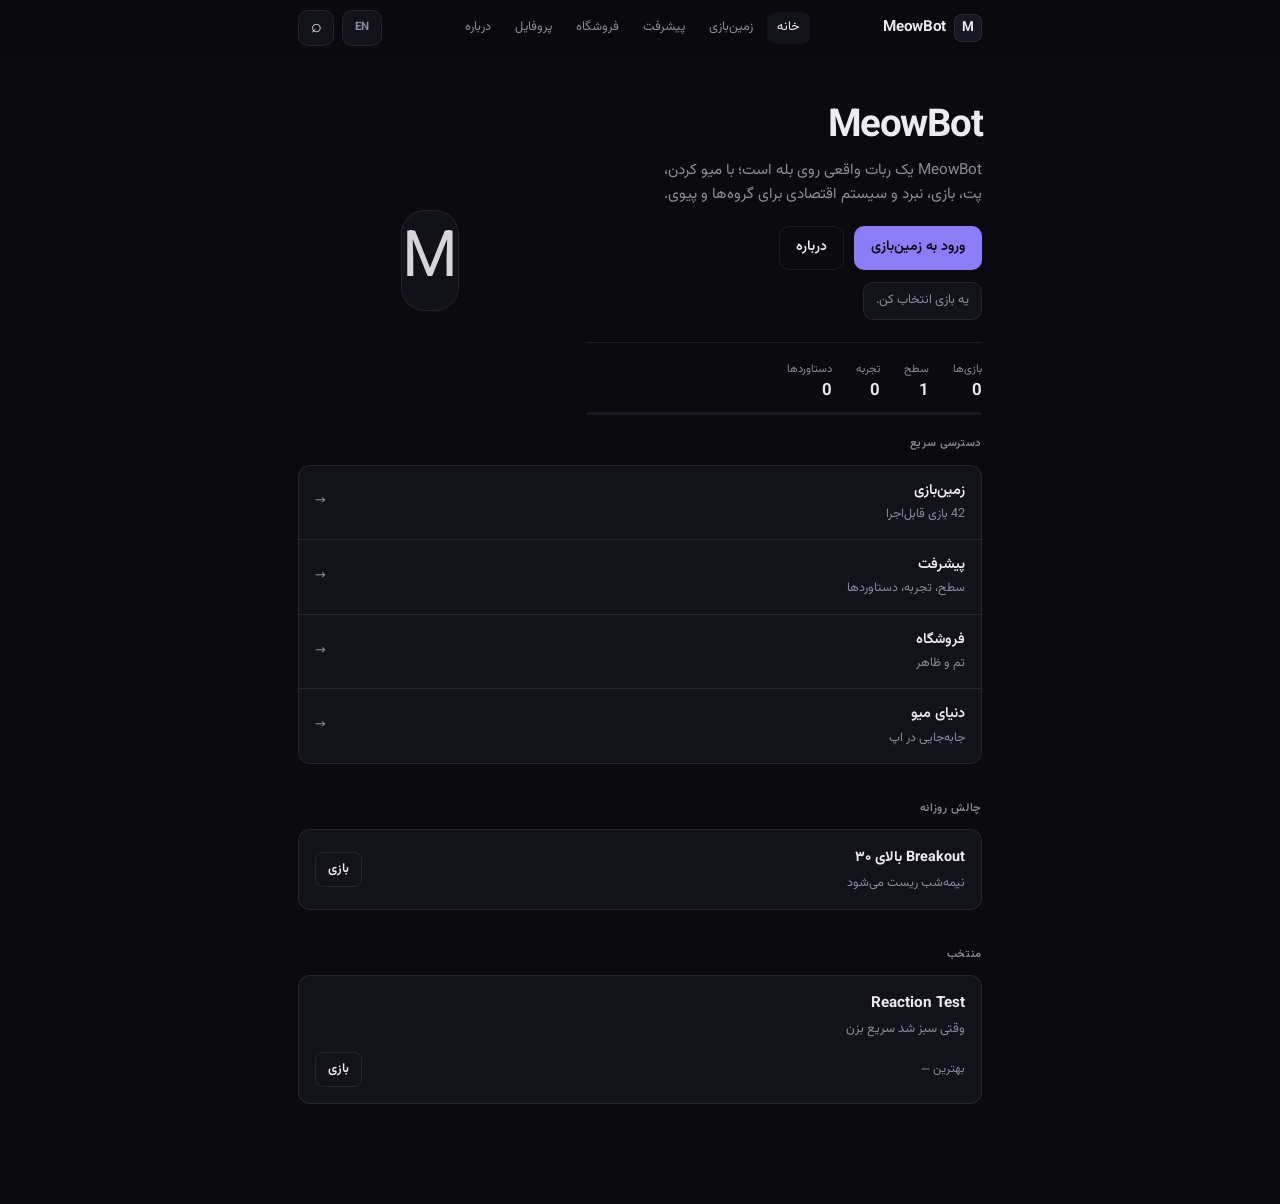
==== commit 246e67aa: "chore: cache-bust assets ?v=3" ====
--- a/index.html
+++ b/index.html
@@ -11,7 +11,7 @@
   <link rel="preconnect" href="https://fonts.googleapis.com" />
   <link rel="preconnect" href="https://fonts.gstatic.com" crossorigin />
   <link href="https://fonts.googleapis.com/css2?family=Inter:wght@400;500;600;700&family=Vazirmatn:wght@400;500;600;700&display=swap" rel="stylesheet" />
-  <link rel="stylesheet" href="css/style.css" />
+  <link rel="stylesheet" href="css/style.css?v=3" />
 </head>
 <body>
   <header class="topbar" id="topbar">
@@ -213,17 +213,17 @@
   <div id="pg-overlay" aria-hidden="true"><div id="pg-view"></div></div>
   <button type="button" id="to-top" aria-label="Top">↑</button>
 
-  <script src="js/config.js"></script>
-  <script src="js/i18n.js"></script>
-  <script src="js/storage.js"></script>
-  <script src="js/themes.js"></script>
-  <script src="js/achievements.js"></script>
-  <script src="js/daily.js"></script>
-  <script src="js/shop.js"></script>
-  <script src="js/assistant.js"></script>
-  <script src="js/games.js"></script>
-  <script src="js/playground.js"></script>
-  <script src="js/app.js"></script>
+  <script src="js/config.js?v=3"></script>
+  <script src="js/i18n.js?v=3"></script>
+  <script src="js/storage.js?v=3"></script>
+  <script src="js/themes.js?v=3"></script>
+  <script src="js/achievements.js?v=3"></script>
+  <script src="js/daily.js?v=3"></script>
+  <script src="js/shop.js?v=3"></script>
+  <script src="js/assistant.js?v=3"></script>
+  <script src="js/games.js?v=3"></script>
+  <script src="js/playground.js?v=3"></script>
+  <script src="js/app.js?v=3"></script>
   <script>
     if ("serviceWorker" in navigator) {
       navigator.serviceWorker.register("sw.js").catch(function () {});
--- a/css/style.css
+++ b/css/style.css
@@ -457,3 +457,94 @@
   font-size: 0.8rem; color: var(--muted); border: 1px solid var(--border);
   background: var(--surface);
 }
+
+/* Language toggle */
+.lang-toggle {
+  height: 36px; min-width: 40px; padding: 0 10px; border-radius: 10px;
+  border: 1px solid var(--border); background: var(--surface);
+  font-size: 0.72rem; font-weight: 700; letter-spacing: 0.04em;
+  color: var(--muted); transition: color .15s, border-color .15s, background .15s;
+}
+.lang-toggle:active { transform: scale(0.96); }
+.lang-toggle:hover { color: var(--text); border-color: color-mix(in srgb, var(--accent) 35%, var(--border)); }
+
+/* Bottom nav — more life */
+.bottom-nav {
+  padding: 8px 8px calc(8px + var(--safe-b));
+}
+.bottom-nav-inner {
+  background: var(--surface);
+  border: 1px solid var(--border);
+  border-radius: 18px;
+  padding: 6px 4px;
+  box-shadow: 0 -4px 24px rgba(0,0,0,0.25);
+}
+.nav-item {
+  position: relative;
+  gap: 4px;
+  padding: 6px 2px 8px;
+  transition: color .2s var(--ease), transform .15s var(--ease);
+}
+.nav-item .ni-wrap {
+  width: 40px; height: 28px; border-radius: 12px;
+  display: grid; place-items: center;
+  transition: background .2s var(--ease), transform .2s var(--ease);
+}
+.nav-item .nav-label {
+  font-size: 0.62rem; font-weight: 600;
+  transition: color .2s;
+}
+.nav-item .ni {
+  width: 18px; height: 18px; display: block;
+  background: currentColor;
+  opacity: 0.7;
+  transition: opacity .2s, transform .2s var(--ease);
+  /* mask icons */
+  -webkit-mask-size: contain; mask-size: contain;
+  -webkit-mask-repeat: no-repeat; mask-repeat: no-repeat;
+  -webkit-mask-position: center; mask-position: center;
+}
+.ni-home {
+  -webkit-mask-image: url("data:image/svg+xml,%3Csvg xmlns='http://www.w3.org/2000/svg' viewBox='0 0 24 24' fill='none' stroke='black' stroke-width='2' stroke-linecap='round' stroke-linejoin='round'%3E%3Cpath d='M3 11.5 12 4l9 7.5'/%3E%3Cpath d='M5 10.5V20h14v-9.5'/%3E%3C/svg%3E");
+  mask-image: url("data:image/svg+xml,%3Csvg xmlns='http://www.w3.org/2000/svg' viewBox='0 0 24 24' fill='none' stroke='black' stroke-width='2' stroke-linecap='round' stroke-linejoin='round'%3E%3Cpath d='M3 11.5 12 4l9 7.5'/%3E%3Cpath d='M5 10.5V20h14v-9.5'/%3E%3C/svg%3E");
+}
+.ni-play {
+  -webkit-mask-image: url("data:image/svg+xml,%3Csvg xmlns='http://www.w3.org/2000/svg' viewBox='0 0 24 24' fill='black'%3E%3Cpath d='M8 5.5v13l11-6.5L8 5.5z'/%3E%3C/svg%3E");
+  mask-image: url("data:image/svg+xml,%3Csvg xmlns='http://www.w3.org/2000/svg' viewBox='0 0 24 24' fill='black'%3E%3Cpath d='M8 5.5v13l11-6.5L8 5.5z'/%3E%3C/svg%3E");
+}
+.ni-progress {
+  -webkit-mask-image: url("data:image/svg+xml,%3Csvg xmlns='http://www.w3.org/2000/svg' viewBox='0 0 24 24' fill='none' stroke='black' stroke-width='2' stroke-linecap='round'%3E%3Cpath d='M4 19V9'/%3E%3Cpath d='M10 19V5'/%3E%3Cpath d='M16 19v-7'/%3E%3Cpath d='M22 19V8'/%3E%3C/svg%3E");
+  mask-image: url("data:image/svg+xml,%3Csvg xmlns='http://www.w3.org/2000/svg' viewBox='0 0 24 24' fill='none' stroke='black' stroke-width='2' stroke-linecap='round'%3E%3Cpath d='M4 19V9'/%3E%3Cpath d='M10 19V5'/%3E%3Cpath d='M16 19v-7'/%3E%3Cpath d='M22 19V8'/%3E%3C/svg%3E");
+}
+.ni-shop {
+  -webkit-mask-image: url("data:image/svg+xml,%3Csvg xmlns='http://www.w3.org/2000/svg' viewBox='0 0 24 24' fill='none' stroke='black' stroke-width='2' stroke-linecap='round' stroke-linejoin='round'%3E%3Cpath d='M6 7h12l1 13H5L6 7z'/%3E%3Cpath d='M9 7a3 3 0 0 1 6 0'/%3E%3C/svg%3E");
+  mask-image: url("data:image/svg+xml,%3Csvg xmlns='http://www.w3.org/2000/svg' viewBox='0 0 24 24' fill='none' stroke='black' stroke-width='2' stroke-linecap='round' stroke-linejoin='round'%3E%3Cpath d='M6 7h12l1 13H5L6 7z'/%3E%3Cpath d='M9 7a3 3 0 0 1 6 0'/%3E%3C/svg%3E");
+}
+.ni-profile {
+  -webkit-mask-image: url("data:image/svg+xml,%3Csvg xmlns='http://www.w3.org/2000/svg' viewBox='0 0 24 24' fill='none' stroke='black' stroke-width='2' stroke-linecap='round'%3E%3Ccircle cx='12' cy='8' r='3.5'/%3E%3Cpath d='M5 19c1.5-3.5 4-5 7-5s5.5 1.5 7 5'/%3E%3C/svg%3E");
+  mask-image: url("data:image/svg+xml,%3Csvg xmlns='http://www.w3.org/2000/svg' viewBox='0 0 24 24' fill='none' stroke='black' stroke-width='2' stroke-linecap='round'%3E%3Ccircle cx='12' cy='8' r='3.5'/%3E%3Cpath d='M5 19c1.5-3.5 4-5 7-5s5.5 1.5 7 5'/%3E%3C/svg%3E");
+}
+.nav-item.active { color: var(--text); }
+.nav-item.active .ni { opacity: 1; }
+.nav-item.active .ni-wrap {
+  background: color-mix(in srgb, var(--accent) 18%, transparent);
+}
+.nav-item.active .nav-label { color: var(--accent-2); }
+.nav-item:active .ni-wrap { transform: scale(0.92); }
+
+/* Center Play — elevated */
+.nav-item-play .play-wrap {
+  width: 48px; height: 36px; border-radius: 14px;
+  background: color-mix(in srgb, var(--accent) 22%, var(--surface-2));
+  border: 1px solid color-mix(in srgb, var(--accent) 30%, var(--border));
+}
+.nav-item-play .ni { opacity: 1; color: var(--accent-2); }
+.nav-item-play.active .play-wrap,
+.nav-item-play:active .play-wrap {
+  background: var(--accent);
+  border-color: transparent;
+}
+.nav-item-play.active .ni,
+.nav-item-play:active .ni { color: #0a0a0f; background: #0a0a0f; }
+
+html[dir="ltr"] .bottom-nav-inner { direction: ltr; }
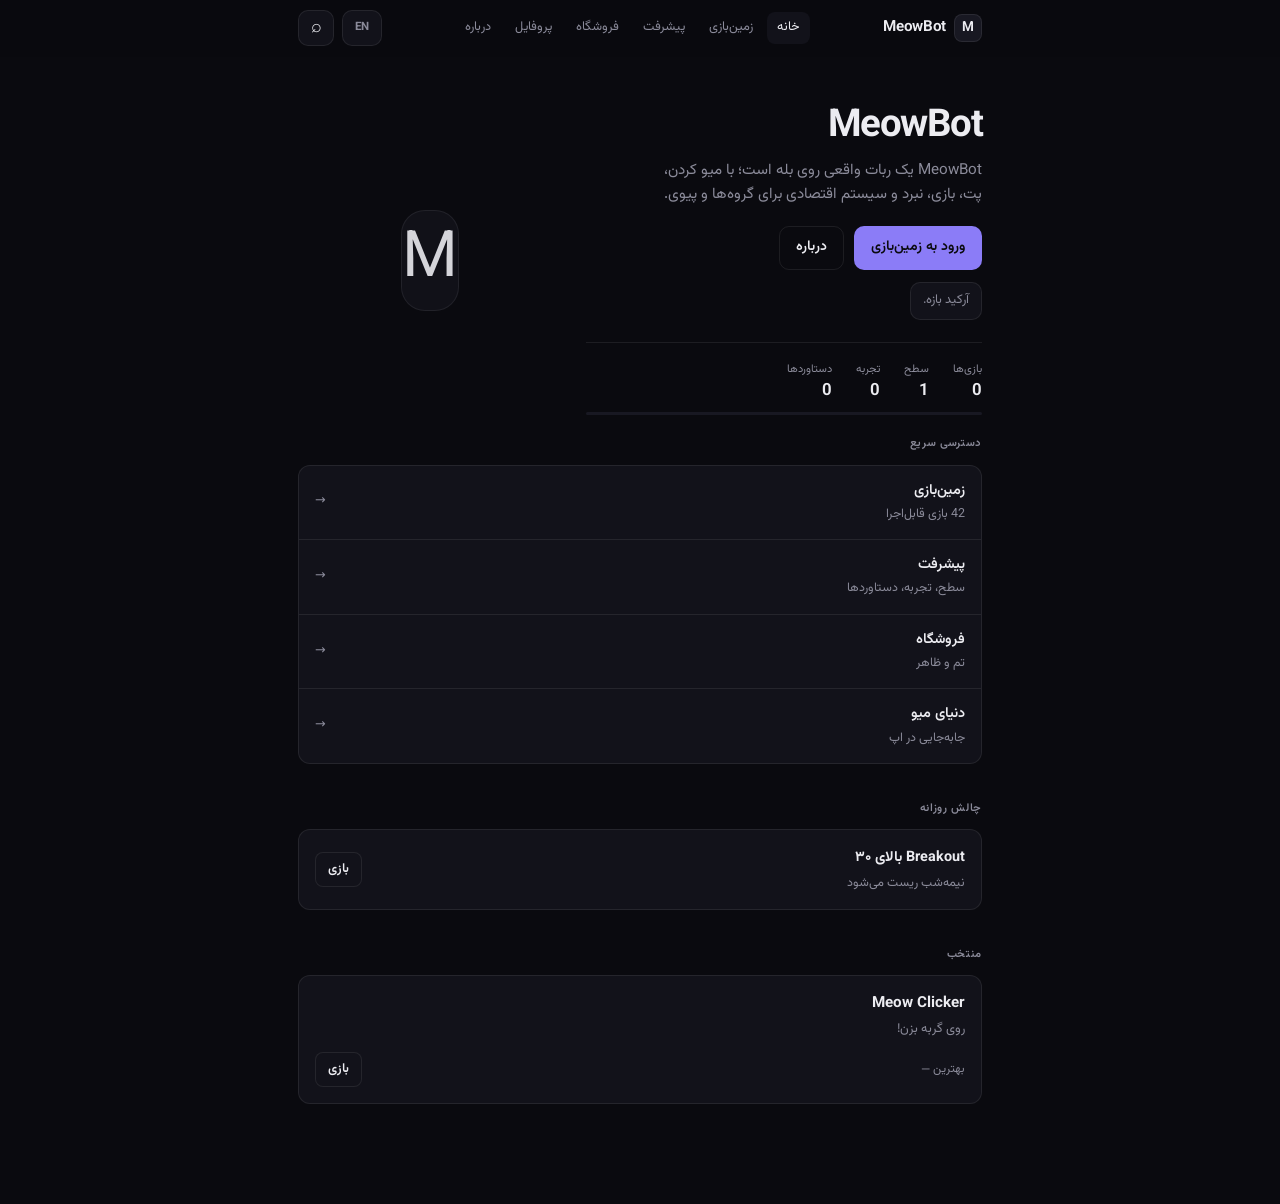
==== commit 9524469d: "localize achievements/shop/UI fully for FA — index.html" ====
--- a/index.html
+++ b/index.html
@@ -11,7 +11,7 @@
   <link rel="preconnect" href="https://fonts.googleapis.com" />
   <link rel="preconnect" href="https://fonts.gstatic.com" crossorigin />
   <link href="https://fonts.googleapis.com/css2?family=Inter:wght@400;500;600;700&family=Vazirmatn:wght@400;500;600;700&display=swap" rel="stylesheet" />
-  <link rel="stylesheet" href="css/style.css?v=3" />
+  <link rel="stylesheet" href="css/style.css?v=4" />
 </head>
 <body>
   <header class="topbar" id="topbar">
@@ -213,17 +213,17 @@
   <div id="pg-overlay" aria-hidden="true"><div id="pg-view"></div></div>
   <button type="button" id="to-top" aria-label="Top">↑</button>
 
-  <script src="js/config.js?v=3"></script>
-  <script src="js/i18n.js?v=3"></script>
-  <script src="js/storage.js?v=3"></script>
-  <script src="js/themes.js?v=3"></script>
-  <script src="js/achievements.js?v=3"></script>
-  <script src="js/daily.js?v=3"></script>
-  <script src="js/shop.js?v=3"></script>
-  <script src="js/assistant.js?v=3"></script>
-  <script src="js/games.js?v=3"></script>
-  <script src="js/playground.js?v=3"></script>
-  <script src="js/app.js?v=3"></script>
+  <script src="js/config.js?v=4"></script>
+  <script src="js/i18n.js?v=4"></script>
+  <script src="js/storage.js?v=4"></script>
+  <script src="js/themes.js?v=4"></script>
+  <script src="js/achievements.js?v=4"></script>
+  <script src="js/daily.js?v=4"></script>
+  <script src="js/shop.js?v=4"></script>
+  <script src="js/assistant.js?v=4"></script>
+  <script src="js/games.js?v=4"></script>
+  <script src="js/playground.js?v=4"></script>
+  <script src="js/app.js?v=4"></script>
   <script>
     if ("serviceWorker" in navigator) {
       navigator.serviceWorker.register("sw.js").catch(function () {});
